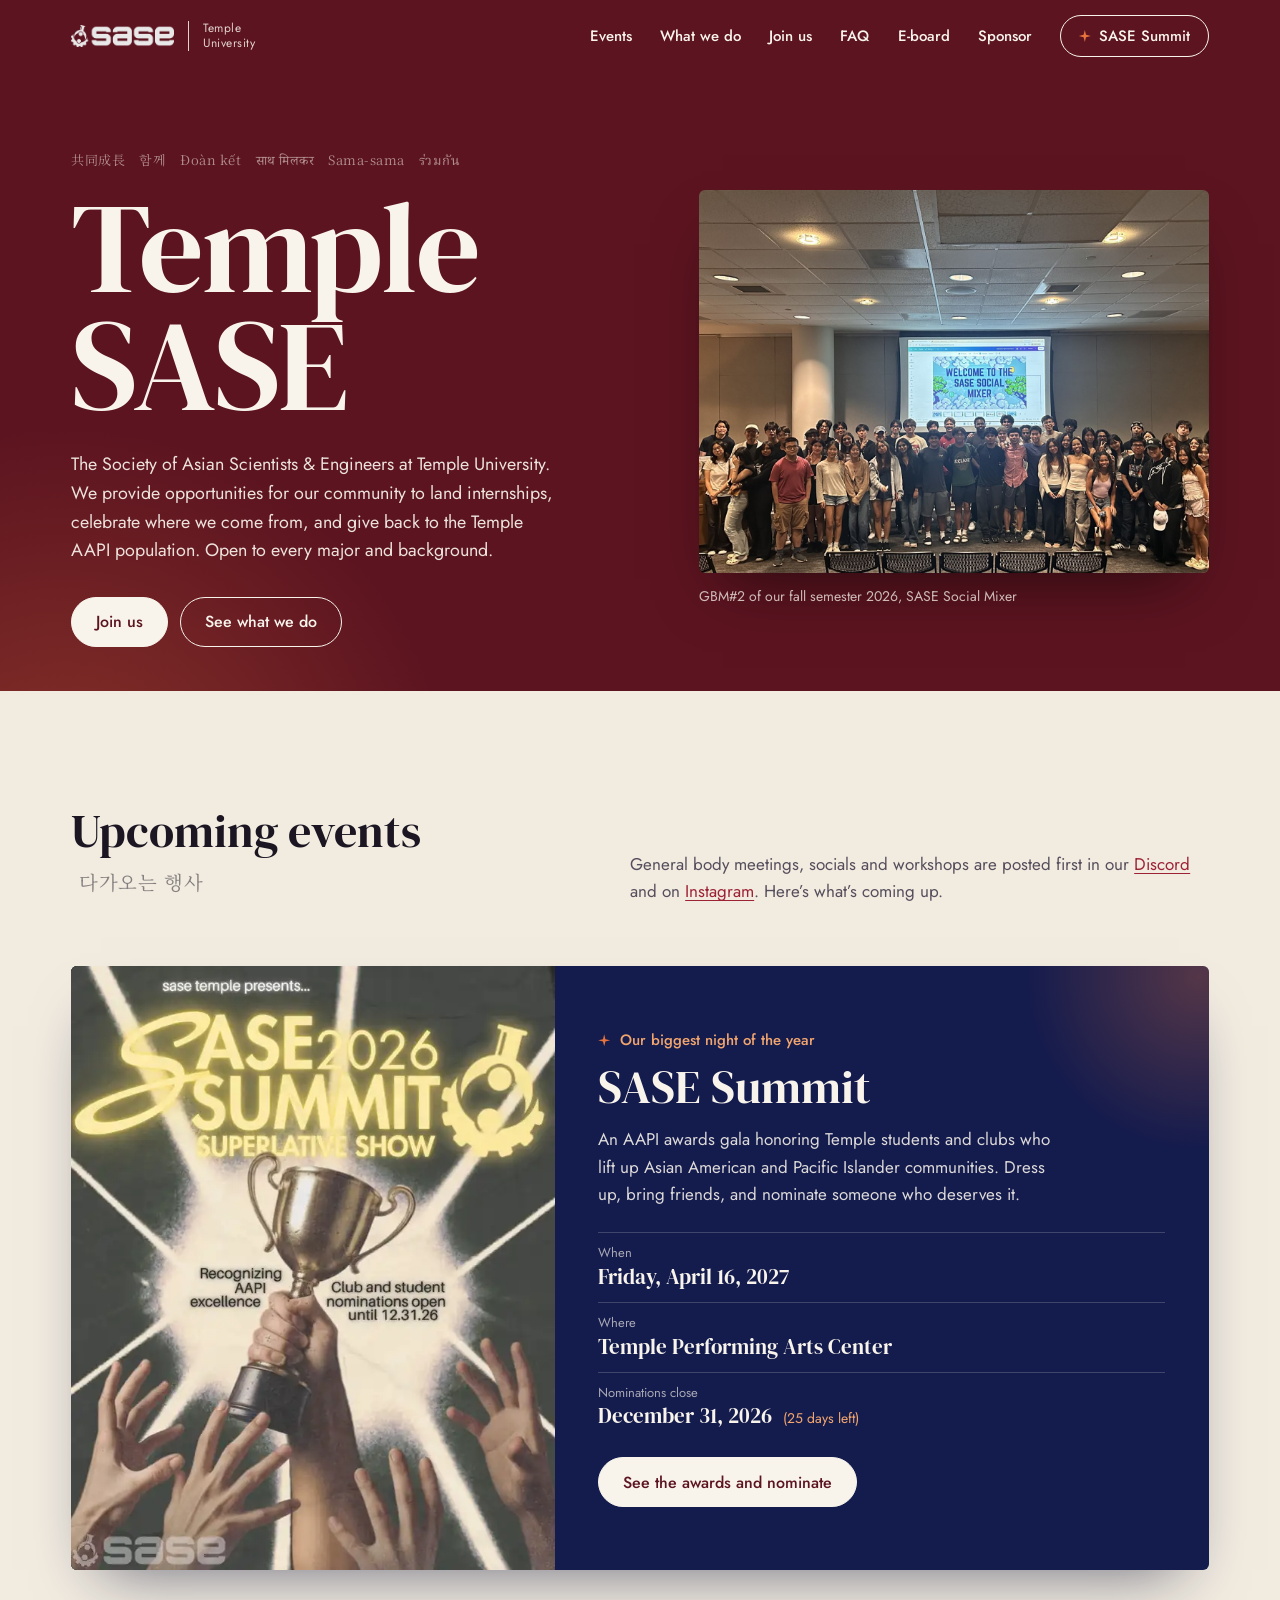
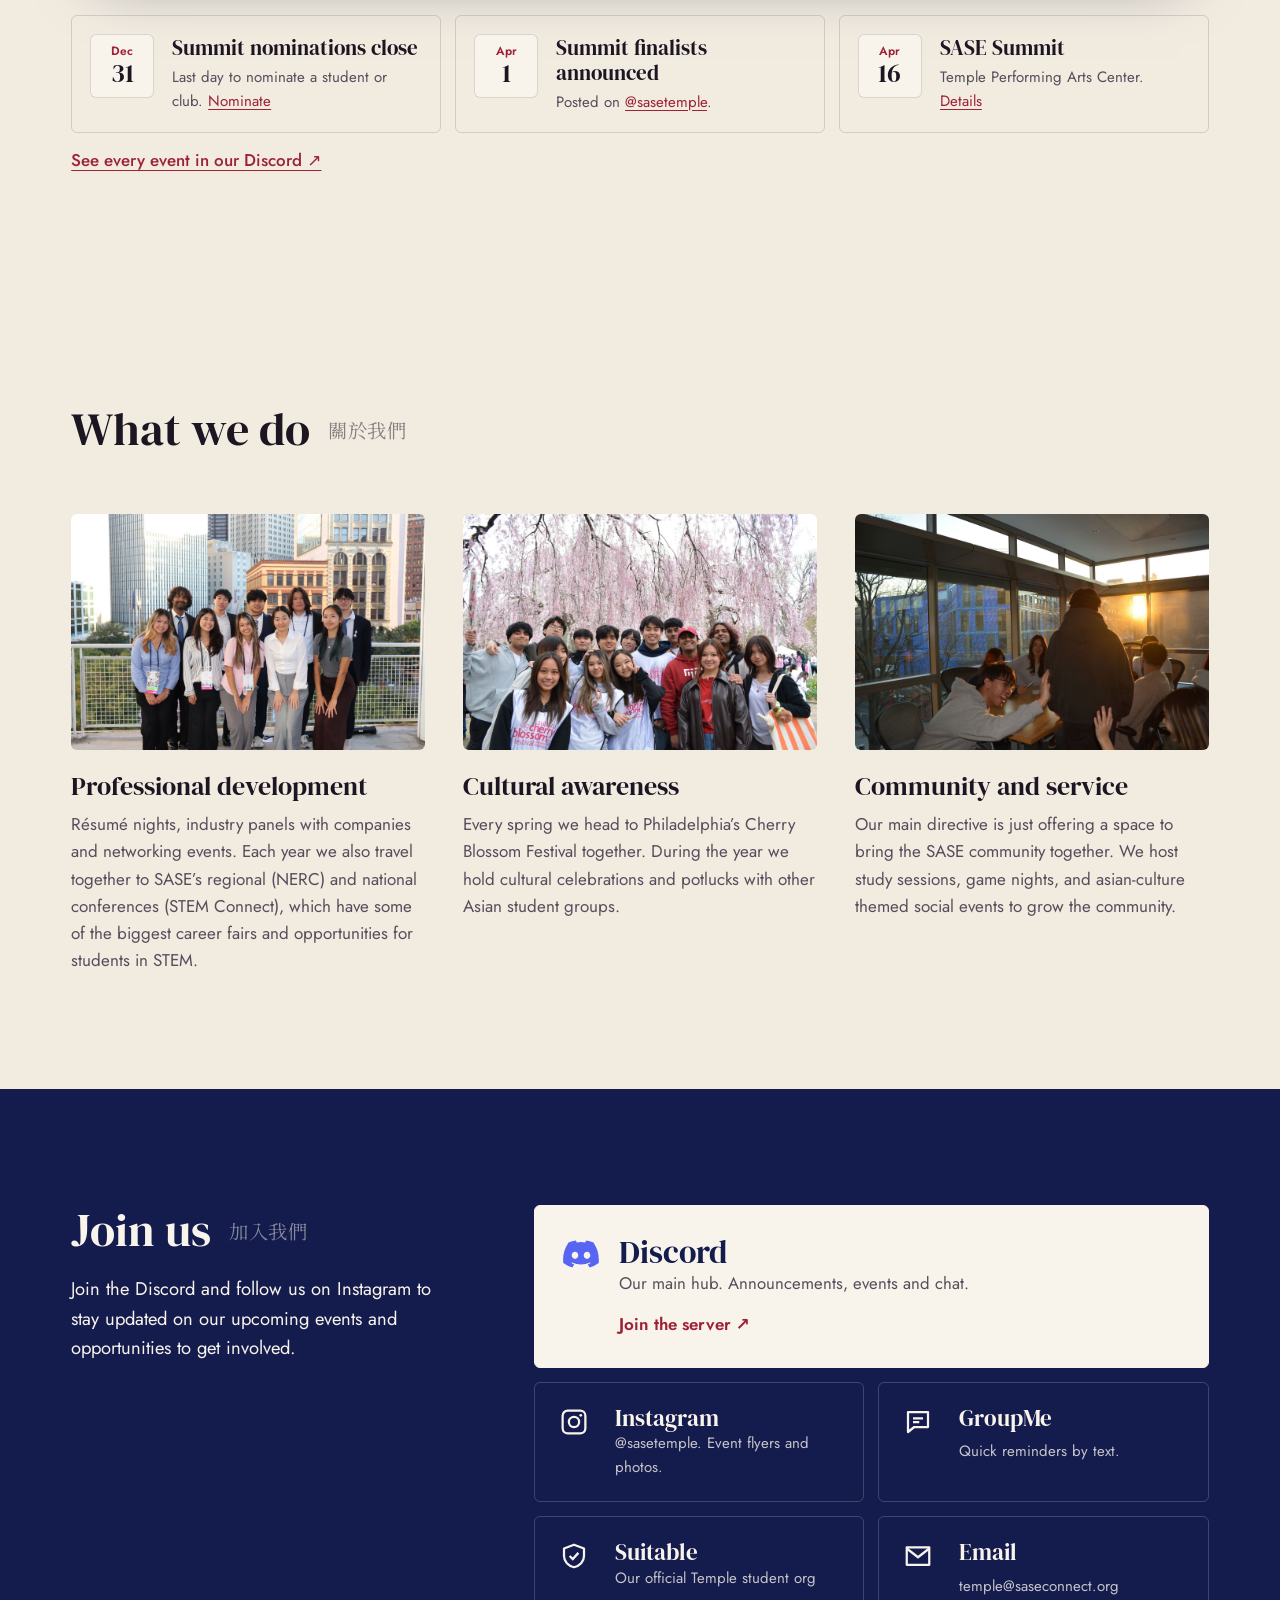
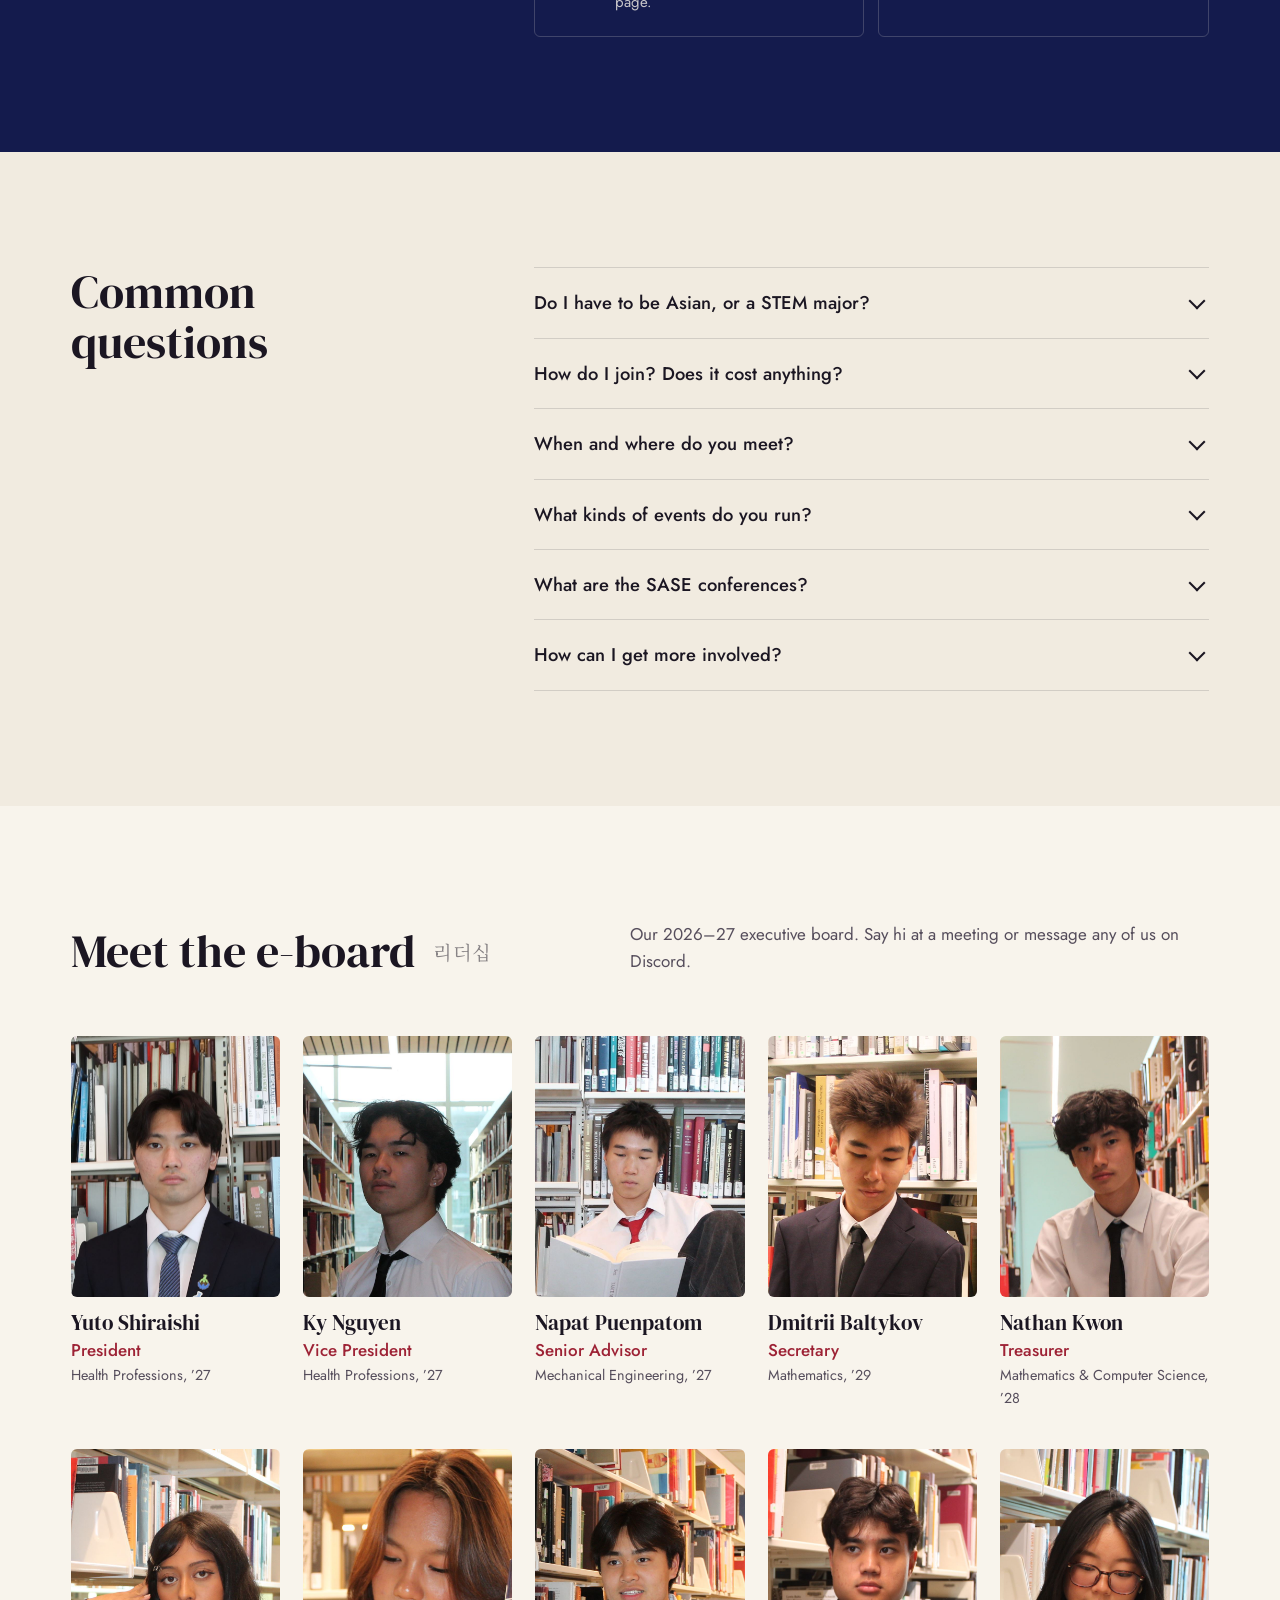
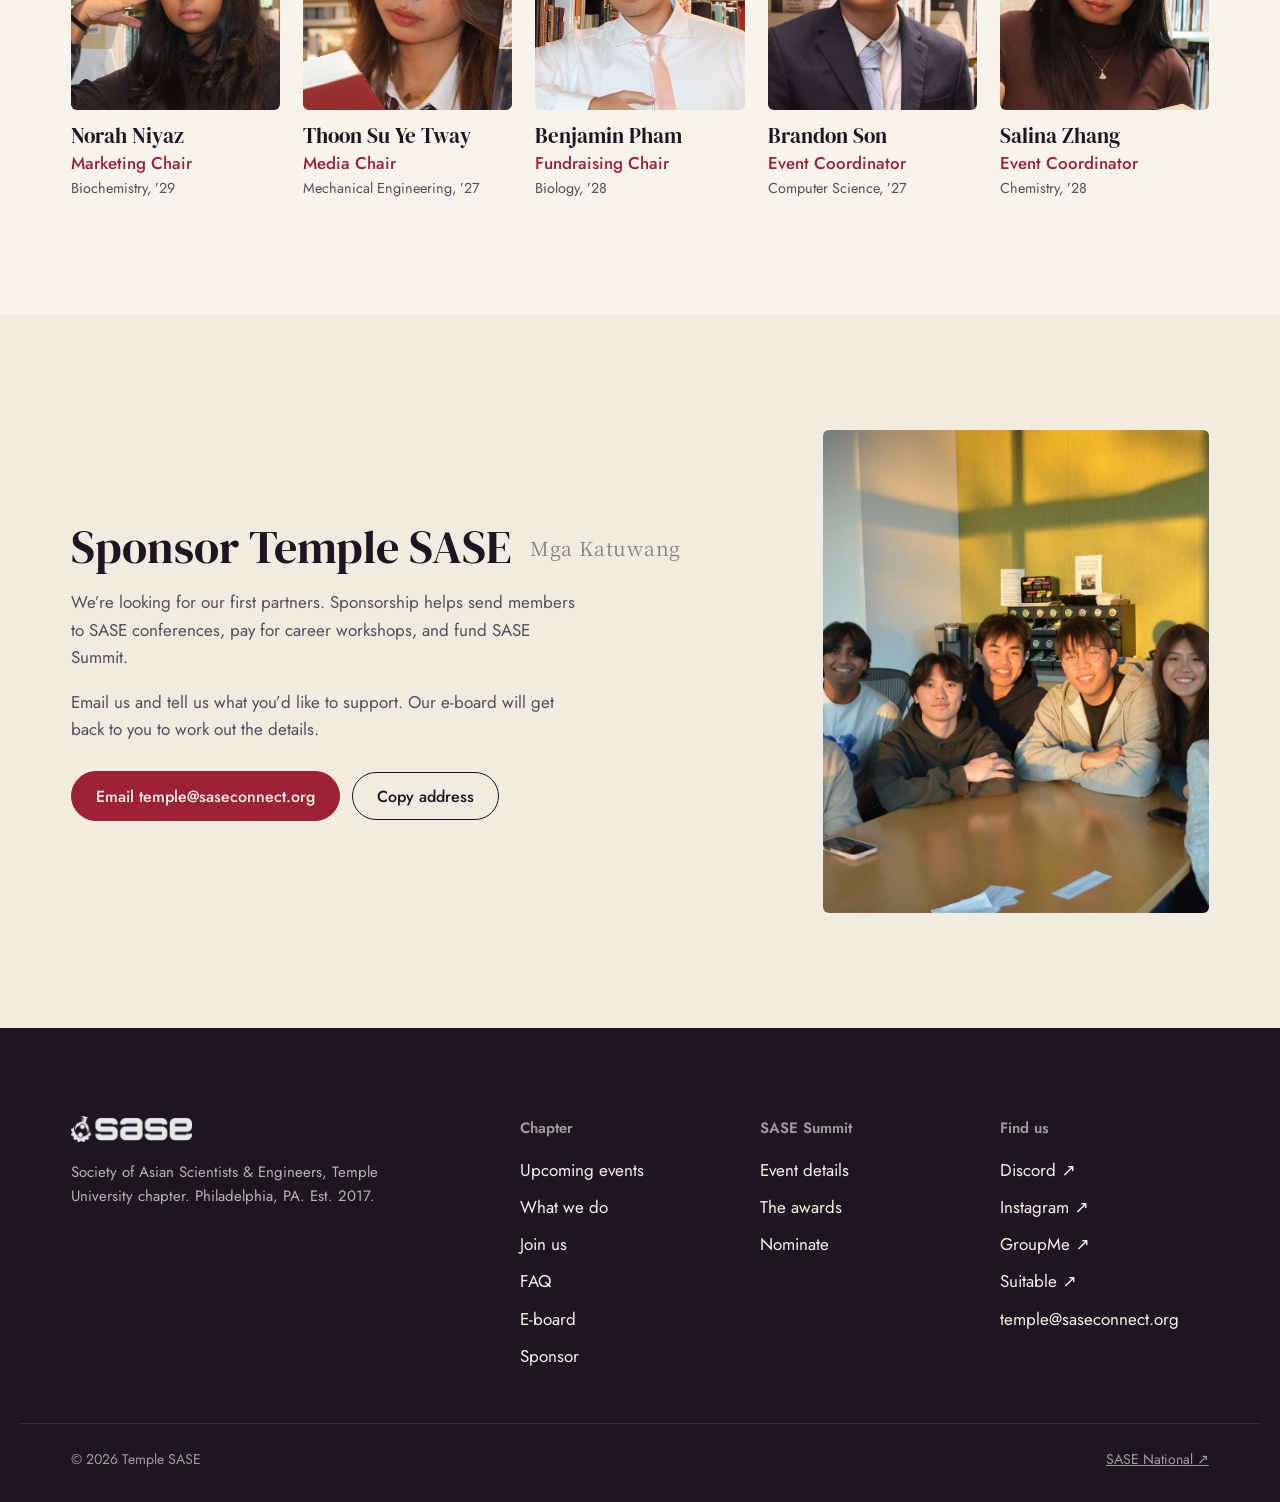
==== index.html @ 8ddc4bed "Update index.html" ====
<!DOCTYPE html>
<html lang="en" class="no-js">
<head>
  <meta charset="UTF-8">
  <meta name="viewport" content="width=device-width, initial-scale=1">
  <title>Temple SASE · Society of Asian Scientists &amp; Engineers</title>
  <meta name="description" content="The Society of Asian Scientists and Engineers at Temple University. Career events, culture, service and friends. Open to every Temple student.">
  <meta name="theme-color" content="#5c1420">
  <meta property="og:title" content="Temple SASE">
  <meta property="og:description" content="Society of Asian Scientists & Engineers at Temple University. Open to every Temple student.">
  <meta property="og:image" content="assets/img/welcome-gbm.jpg">

  <link rel="preconnect" href="https://fonts.googleapis.com">
  <link rel="preconnect" href="https://fonts.gstatic.com" crossorigin>
  <link href="https://fonts.googleapis.com/css2?family=DM+Serif+Display:ital@0;1&family=Jost:wght@400;500;600&family=Noto+Serif+TC&family=Noto+Serif+KR&family=Noto+Serif+JP&family=Noto+Serif+Devanagari&family=Noto+Serif+Thai&display=swap" rel="stylesheet">
  <link rel="stylesheet" href="assets/css/styles.css">
</head>
<body>
  <a class="skip-link" href="#main">Skip to content</a>

  <header class="site-header">
    <div class="wrap site-header__inner">
      <a class="brand" href="index.html" aria-label="Temple SASE home">
        <img class="logo-light" src="assets/img/national-logo_horizontal_solid_light.png" alt="SASE" width="1000" height="215">
        <img class="logo-dark" src="assets/img/national-logo_horizontal_solid_dark.png" alt="" width="1000" height="215">
        <span class="brand__chapter">Temple<br>University</span>
      </a>
      <button class="menu-toggle" aria-expanded="false" aria-controls="site-nav" aria-label="Menu">
        <span></span><span></span>
      </button>
      <nav class="nav" id="site-nav" aria-label="Main">
        <a href="#events">Events</a>
        <a href="#what-we-do">What we do</a>
        <a href="#join">Join us</a>
        <a href="#faq">FAQ</a>
        <a href="#eboard">E-board</a>
        <a href="#sponsor">Sponsor</a>
        <a class="nav__cta" href="summit.html"><span class="spark" aria-hidden="true"></span>SASE Summit</a>
      </nav>
    </div>
  </header>

  <main id="main">

    <!-- HERO -->
    <section class="hero" aria-labelledby="hero-title">
      <div class="hero__glow" aria-hidden="true"></div>
      <div class="wrap hero__grid">
        <div class="hero__text">
          <p class="hero__langs cjk" aria-hidden="true">
            <span lang="zh-Hant">共同成長</span>
            <span lang="ko">함께</span>
            <span lang="vi">Đoàn kết</span>
            <span lang="hi">साथ मिलकर</span>
            <span lang="tl">Sama-sama</span>
            <span lang="th">ร่วมกัน</span>
          </p>
          <h1 class="display hero__title" id="hero-title">Temple SASE</h1>
          <p class="hero__sub">The Society of Asian Scientists &amp; Engineers at Temple University. We provide opportunities for our community to land internships, celebrate where we come from, and give back to the Temple AAPI population. Open to every major and background.</p>
          <div class="hero__actions">
            <a class="btn btn--solid" href="#join">Join us</a>
            <a class="btn btn--ghost" href="#what-we-do">See what we do</a>
          </div>
        </div>
        <figure class="hero__photo">
          <img src="assets/img/welcome-gbm.jpg" alt="A packed room of Temple SASE members at a fall social mixer" width="1800" height="1068">
          <figcaption>GBM#2 of our fall semester 2026, SASE Social Mixer</figcaption>
        </figure>
      </div>
    </section>

    <!-- UPCOMING EVENTS -->
    <section class="section events-section" id="events" aria-labelledby="events-title">
      <div class="wrap">
        <div class="section__head">
          <h2 class="h2" id="events-title">Upcoming events <span class="cjk" lang="ko">다가오는 행사</span></h2>
          <p class="section__intro">General body meetings, socials and workshops are posted first in our <a href="https://discord.gg/sXgfzkeyc9" target="_blank" rel="noopener">Discord</a> and on <a href="https://www.instagram.com/sasetemple/" target="_blank" rel="noopener">Instagram</a>. Here’s what’s coming up.</p>
        </div>

        <div class="events">
          <!-- Featured event. Swap this out for the next big event after the Summit. -->
          <a class="feature" href="summit.html">
            <figure class="feature__photo">
              <img src="assets/img/summit-poster.webp" alt="SASE Summit 2026 poster: a hand holds up a gold trophy while other hands reach for it. Recognizing AAPI excellence. Club and student nominations open until 12.31.26." loading="lazy" width="640" height="800">
            </figure>
            <div class="feature__body">
              <p class="feature__kicker"><span class="spark" aria-hidden="true"></span>Our biggest night of the year</p>
              <h3 class="feature__title">SASE Summit</h3>
              <p class="feature__desc">An AAPI awards gala honoring Temple students and clubs who lift up Asian American and Pacific Islander communities. Dress up, bring friends, and nominate someone who deserves it.</p>
              <dl class="feature__facts">
                <div><dt>When</dt><dd>Friday, April 16, 2027</dd></div>
                <div><dt>Where</dt><dd>Temple Performing Arts Center</dd></div>
                <div><dt>Nominations close</dt><dd>December 31, 2026 <span class="feature__countdown" data-countdown="2026-12-31"></span></dd></div>
              </dl>
              <span class="btn btn--solid feature__cta">See the awards and nominate</span>
            </div>
          </a>

          <!--
            Event list. Add one <li> per event, soonest first. Each event hides itself
            automatically the day after its data-date, so old events never linger.
            Copy this template:

            <li class="event" data-date="2026-11-20">
              <time datetime="2026-11-20"><span>Nov</span> 20</time>
              <div>
                <h3>Event name</h3>
                <p>Thursday, 6 to 8 pm · SAC&nbsp;200A</p>
              </div>
            </li>
          -->
          <div class="event-list">
            <ol class="events__list">
              <li class="event" data-date="2026-11-19">
                <time datetime="2026-11-19"><span>Nov</span> 19</time>
                <div>
                  <h3>SASE Inferno</h3>
                  <p>Collab with Ascend<br>Thursday, 4 to 6 pm · SAC&nbsp;200A</p>
                </div>
              </li>
              <li class="event" data-date="2026-12-03">
                <time datetime="2026-12-03"><span>Dec</span> 3</time>
                <div>
                  <h3>SASE Squid Games</h3>
                  <p>Thursday, 5:30 to 7:30 pm · SAC&nbsp;200BC</p>
                </div>
              </li>
              <li class="event" data-date="2026-12-31">
                <time datetime="2026-12-31"><span>Dec</span> 31</time>
                <div>
                  <h3>Summit nominations close</h3>
                  <p>Last day to nominate a student or club. <a href="summit.html#nominate">Nominate</a></p>
                </div>
              </li>
              <li class="event" data-date="2027-04-01">
                <time datetime="2027-04-01"><span>Apr</span> 1</time>
                <div>
                  <h3>Summit finalists announced</h3>
                  <p>Posted on <a href="https://www.instagram.com/sasetemple/" target="_blank" rel="noopener">@sasetemple</a>.</p>
                </div>
              </li>
              <li class="event" data-date="2027-04-16">
                <time datetime="2027-04-16"><span>Apr</span> 16</time>
                <div>
                  <h3>SASE Summit</h3>
                  <p>Temple Performing Arts Center. <a href="summit.html">Details</a></p>
                </div>
              </li>
            </ol>
            <p class="events__empty" hidden>Nothing on the calendar right now. Check the Discord for the next meeting.</p>
            <a class="events__more" href="https://discord.gg/sXgfzkeyc9" target="_blank" rel="noopener">See every event in our Discord ↗</a>
          </div>
        </div>
      </div>
    </section>

    <!-- WHAT WE DO -->
    <section class="section" id="what-we-do" aria-labelledby="wwd-title">
      <div class="wrap">
        <div class="section__head">
          <h2 class="h2" id="wwd-title">What we do <span class="cjk" lang="zh-Hant">關於我們</span></h2>
          <p class="section__intro"></p>
        </div>

        <div class="pillars">
          <article class="pillar">
            <figure class="pillar__photo"><img src="assets/img/conference.jpg" alt="Temple SASE members in business attire at a SASE conference" loading="lazy" width="1800" height="1200"></figure>
            <h3>Professional development</h3>
            <p>Résumé nights, industry panels with companies and networking events. Each year we also travel together to SASE’s regional (NERC) and national conferences (STEM Connect), which have some of the biggest career fairs and opportunities for students in STEM.</p>
          </article>
          <article class="pillar">
            <figure class="pillar__photo"><img src="assets/img/cherry-blossoms.jpg" alt="Members together at the Philadelphia Cherry Blossom Festival" loading="lazy" width="1800" height="1200"></figure>
            <h3>Cultural awareness</h3>
            <p>Every spring we head to Philadelphia’s Cherry Blossom Festival together. During the year we hold cultural celebrations and potlucks with other Asian student groups.</p>
          </article>
          <article class="pillar">
            <figure class="pillar__photo"><img src="assets/img/study-session.jpg" alt="Members laughing together around a table during a study session" loading="lazy" width="1800" height="1200"></figure>
            <h3>Community and service</h3>
            <p>Our main directive is just offering a space to bring the SASE community together. We host study sessions, game nights, and asian-culture themed social events to grow the community.</p>
          </article>
        </div>
      </div>
    </section>

    <!-- JOIN US -->
    <section class="section section--navy" id="join" aria-labelledby="join-title">
      <div class="wrap join">
        <div class="join__text">
          <h2 class="h2" id="join-title">Join us <span class="cjk" lang="zh-Hant">加入我們</span></h2>
          <p>Join the Discord and follow us on Instagram to stay updated on our upcoming events and opportunities to get involved.</p>
        </div>

        <ul class="socials">
          <li>
            <a class="social social--primary" href="https://discord.gg/sXgfzkeyc9" target="_blank" rel="noopener">
              <svg class="social__icon" viewBox="0 0 24 24" aria-hidden="true"><path fill="currentColor" d="M20.3 4.4A19.6 19.6 0 0 0 15.4 3l-.6 1.3a18.2 18.2 0 0 0-5.6 0L8.6 3a19.5 19.5 0 0 0-4.9 1.4C.6 9 -.3 13.5.2 18a19.8 19.8 0 0 0 6 3l1.3-2a12.8 12.8 0 0 1-2-1l.5-.4a14 14 0 0 0 12 0l.5.4c-.6.4-1.3.7-2 1l1.3 2a19.7 19.7 0 0 0 6-3c.5-5.2-.9-9.7-3.5-13.6ZM8 15.3c-1.2 0-2.2-1.1-2.2-2.4s1-2.4 2.2-2.4 2.2 1.1 2.2 2.4-1 2.4-2.2 2.4Zm8 0c-1.2 0-2.2-1.1-2.2-2.4s1-2.4 2.2-2.4 2.2 1.1 2.2 2.4-1 2.4-2.2 2.4Z"/></svg>
              <span class="social__name">Discord</span>
              <span class="social__desc">Our main hub. Announcements, events and chat.</span>
              <span class="social__go">Join the server ↗</span>
            </a>
          </li>
          <li>
            <a class="social" href="https://www.instagram.com/sasetemple/" target="_blank" rel="noopener">
              <svg class="social__icon" viewBox="0 0 24 24" aria-hidden="true"><path fill="none" stroke="currentColor" stroke-width="1.8" d="M7 2.9h10A4.1 4.1 0 0 1 21.1 7v10a4.1 4.1 0 0 1-4.1 4.1H7A4.1 4.1 0 0 1 2.9 17V7A4.1 4.1 0 0 1 7 2.9Z"/><circle cx="12" cy="12" r="4.1" fill="none" stroke="currentColor" stroke-width="1.8"/><circle cx="17.4" cy="6.6" r="1.1" fill="currentColor"/></svg>
              <span class="social__name">Instagram</span>
              <span class="social__desc">@sasetemple. Event flyers and photos.</span>
            </a>
          </li>
          <li>
            <a class="social" href="https://groupme.com/join_group/100924297/vODMyRft" target="_blank" rel="noopener">
              <svg class="social__icon" viewBox="0 0 24 24" aria-hidden="true"><path fill="none" stroke="currentColor" stroke-width="1.8" stroke-linejoin="round" d="M4 4h16v12H9l-5 4V4Z"/><path stroke="currentColor" stroke-width="1.8" d="M8 9h8M8 12h5"/></svg>
              <span class="social__name">GroupMe</span>
              <span class="social__desc">Quick reminders by text.</span>
            </a>
          </li>
          <li>
            <a class="social" href="https://app.suitable.co/student-organizations/rLonS6oS8V3z?tab=profile" target="_blank" rel="noopener">
              <svg class="social__icon" viewBox="0 0 24 24" aria-hidden="true"><path fill="none" stroke="currentColor" stroke-width="1.8" stroke-linejoin="round" d="M12 3 4 6v6c0 4.5 3.4 8 8 9 4.6-1 8-4.5 8-9V6l-8-3Z"/><path fill="none" stroke="currentColor" stroke-width="1.8" d="m8.5 12 2.5 2.5 4.5-5"/></svg>
              <span class="social__name">Suitable</span>
              <span class="social__desc">Our official Temple student org page.</span>
            </a>
          </li>
          <li>
            <a class="social" href="mailto:temple@saseconnect.org">
              <svg class="social__icon" viewBox="0 0 24 24" aria-hidden="true"><path fill="none" stroke="currentColor" stroke-width="1.8" stroke-linejoin="round" d="M3 5h18v14H3V5Z"/><path fill="none" stroke="currentColor" stroke-width="1.8" d="m3 6 9 7 9-7"/></svg>
              <span class="social__name">Email</span>
              <span class="social__desc">temple@saseconnect.org</span>
            </a>
          </li>
        </ul>
      </div>
    </section>

    <!-- FAQ -->
    <section class="section" id="faq" aria-labelledby="faq-title">
      <div class="wrap faq">
        <h2 class="h2" id="faq-title">Common questions</h2>
        <div class="faq__list">
          <details>
            <summary>Do I have to be Asian, or a STEM major?</summary>
            <p>No. Temple SASE is open to every student at Temple, from any major and any background. Our e-board alone covers health professions, math, biology, chemistry and engineering.</p>
          </details>
          <details>
            <summary>How do I join? Does it cost anything?</summary>
            <p>Join our <a href="https://discord.gg/sXgfzkeyc9" target="_blank" rel="noopener">Discord</a>. It’s free, and there’s no application. Then come to a general body meeting or any event that sounds fun.</p>
          </details>
          <details>
            <summary>When and where do you meet?</summary>
            <p>We hold general body meetings during the semester on Main Campus. Times and rooms are posted on Discord and <a href="https://www.instagram.com/sasetemple/" target="_blank" rel="noopener">Instagram</a> before each one.</p>
          </details>
          <details>
            <summary>What kinds of events do you run?</summary>
            <p>A mix of career and social. Recent ones include a potluck with Temple’s Asian Student Association, a professional bingo night with Drexel SASE, volunteering at the Philadelphia Cherry Blossom Festival, fundraisers, and trips to SASE conferences.</p>
          </details>
          <details>
            <summary>What are the SASE conferences?</summary>
            <p>SASE National holds a national conference each fall and regional conferences in the spring. They have workshops, speakers and large career fairs where students interview for internships and jobs. We share interest forms on Discord when it’s time to sign up.</p>
          </details>
          <details>
            <summary>How can I get more involved?</summary>
            <p>We open applications for e-board, freshman representative and general intern roles during the year. We announce them on Discord and Instagram, so keep an eye out there.</p>
          </details>
        </div>
      </div>
    </section>

    <!-- E-BOARD -->
    <section class="section section--paper" id="eboard" aria-labelledby="eboard-title">
      <div class="wrap">
        <div class="section__head">
          <h2 class="h2" id="eboard-title">Meet the e-board <span class="cjk" lang="ko">리더십</span></h2>
          <p class="section__intro">Our 2026–27 executive board. Say hi at a meeting or message any of us on Discord.</p>
        </div>

        <ul class="roster">
          <li class="member">
            <figure class="member__photo"><img src="assets/img/eboard/yuto-shiraishi.jpg" alt="Yuto Shiraishi" loading="lazy" width="800" height="1000"></figure>
            <h3 class="member__name">Yuto Shiraishi</h3>
            <p class="member__role">President</p>
            <p class="member__meta">Health Professions, ’27</p>
          </li>
          <li class="member">
            <figure class="member__photo"><img src="assets/img/eboard/ky-nguyen.jpg" alt="Ky Nguyen" loading="lazy" width="800" height="1000"></figure>
            <h3 class="member__name">Ky Nguyen</h3>
            <p class="member__role">Vice President</p>
            <p class="member__meta">Health Professions, ’27</p>
          </li>
          <li class="member">
            <figure class="member__photo"><img src="assets/img/eboard/napat-puenpatom.jpg" alt="Napat Puenpatom" loading="lazy" width="800" height="1000"></figure>
            <h3 class="member__name">Napat Puenpatom</h3>
            <p class="member__role">Senior Advisor</p>
            <p class="member__meta">Mechanical Engineering, ’27</p>
          </li>
          <li class="member">
            <figure class="member__photo"><img src="assets/img/eboard/dmitrii-baltykov.jpg" alt="Dmitrii Baltykov" loading="lazy" width="800" height="1000"></figure>
            <h3 class="member__name">Dmitrii Baltykov</h3>
            <p class="member__role">Secretary</p>
            <p class="member__meta">Mathematics, ’29</p>
          </li>
          <li class="member">
            <figure class="member__photo"><img src="assets/img/eboard/nathan-kwon.jpg" alt="Nathan Kwon" loading="lazy" width="800" height="1000"></figure>
            <h3 class="member__name">Nathan Kwon</h3>
            <p class="member__role">Treasurer</p>
            <p class="member__meta">Mathematics &amp; Computer Science, ’28</p>
          </li>
          <li class="member">
            <figure class="member__photo"><img src="assets/img/eboard/norah-niyaz.jpg" alt="Norah Niyaz" loading="lazy" width="800" height="1000"></figure>
            <h3 class="member__name">Norah Niyaz</h3>
            <p class="member__role">Marketing Chair</p>
            <p class="member__meta">Biochemistry, ’29</p>
          </li>
          <li class="member">
            <figure class="member__photo"><img src="assets/img/eboard/thoon-su-ye-tway.jpg" alt="Thoon Su Ye Tway" loading="lazy" width="800" height="1000"></figure>
            <h3 class="member__name">Thoon Su Ye Tway</h3>
            <p class="member__role">Media Chair</p>
            <p class="member__meta">Mechanical Engineering, ’27</p>
          </li>
          <li class="member">
            <figure class="member__photo"><img src="assets/img/eboard/benjamin-pham.jpg" alt="Benjamin Pham" loading="lazy" width="800" height="1000"></figure>
            <h3 class="member__name">Benjamin Pham</h3>
            <p class="member__role">Fundraising Chair</p>
            <p class="member__meta">Biology, ’28</p>
          </li>
          <li class="member">
            <figure class="member__photo"><img src="assets/img/eboard/brandon-son.jpg" alt="Brandon Son" loading="lazy" width="800" height="1000"></figure>
            <h3 class="member__name">Brandon Son</h3>
            <p class="member__role">Event Coordinator</p>
            <p class="member__meta">Computer Science, ’27</p>
          </li>
          <li class="member">
            <figure class="member__photo"><img src="assets/img/eboard/salina-zhang.jpg" alt="Salina Zhang" loading="lazy" width="800" height="1000"></figure>
            <h3 class="member__name">Salina Zhang</h3>
            <p class="member__role">Event Coordinator</p>
            <p class="member__meta">Chemistry, ’28</p>
          </li>
        </ul>
      </div>
    </section>

    <!-- SPONSOR -->
    <section class="section" id="sponsor" aria-labelledby="sponsor-title">
      <div class="wrap sponsor">
        <div>
          <h2 class="h2" id="sponsor-title">Sponsor Temple SASE <span class="cjk" lang="tl">Mga Katuwang</span></h2>
          <p>We’re looking for our first partners. Sponsorship helps send members to SASE conferences, pay for career workshops, and fund SASE Summit.</p>
          <p>Email us and tell us what you’d like to support. Our e-board will get back to you to work out the details.</p>
          <div class="sponsor__actions">
            <a class="btn btn--cherry" href="mailto:temple@saseconnect.org?subject=Sponsoring%20Temple%20SASE">Email temple@saseconnect.org</a>
            <button class="btn btn--line" type="button" data-copy="temple@saseconnect.org">Copy address</button>
            <span class="copy-status" role="status" aria-live="polite"></span>
          </div>
        </div>
        <figure class="sponsor__photo">
          <img src="assets/img/meeting.jpg" alt="Temple SASE members smiling around a conference table" loading="lazy" width="1800" height="1200">
        </figure>
      </div>
    </section>

  </main>

  <footer class="site-footer">
    <div class="wrap footer__grid">
      <div>
        <img src="assets/img/national-logo_horizontal_solid_light.png" alt="SASE" width="1000" height="215">
        <p>Society of Asian Scientists &amp; Engineers, Temple University chapter. Philadelphia, PA. Est. 2017.</p>
      </div>
      <div>
        <h3>Chapter</h3>
        <ul>
          <li><a href="#events">Upcoming events</a></li>
          <li><a href="#what-we-do">What we do</a></li>
          <li><a href="#join">Join us</a></li>
          <li><a href="#faq">FAQ</a></li>
          <li><a href="#eboard">E-board</a></li>
          <li><a href="#sponsor">Sponsor</a></li>
        </ul>
      </div>
      <div>
        <h3>SASE Summit</h3>
        <ul>
          <li><a href="summit.html">Event details</a></li>
          <li><a href="summit.html#awards">The awards</a></li>
          <li><a href="summit.html#nominate">Nominate</a></li>
        </ul>
      </div>
      <div>
        <h3>Find us</h3>
        <ul>
          <li><a href="https://discord.gg/sXgfzkeyc9" target="_blank" rel="noopener">Discord ↗</a></li>
          <li><a href="https://www.instagram.com/sasetemple/" target="_blank" rel="noopener">Instagram ↗</a></li>
          <li><a href="https://groupme.com/join_group/100924297/vODMyRft" target="_blank" rel="noopener">GroupMe ↗</a></li>
          <li><a href="https://app.suitable.co/student-organizations/rLonS6oS8V3z?tab=profile" target="_blank" rel="noopener">Suitable ↗</a></li>
          <li><a href="mailto:temple@saseconnect.org">temple@<wbr>saseconnect.org</a></li>
        </ul>
      </div>
    </div>
    <div class="wrap footer__base">
      <span>© <span data-year>2026</span> Temple SASE</span>
      <a href="https://www.saseconnect.org" target="_blank" rel="noopener">SASE National ↗</a>
    </div>
  </footer>

  <script src="assets/js/main.js"></script>
</body>
</html>
---- assets/css/styles.css ----
/* ============================================================
   Temple SASE — shared styles for index.html and summit.html
   Palette: deep cherry + SASE navy on warm linen. Ember orange
   is reserved for the ✦ sparkle and keyboard focus.
   Hierarchy rule: each page has ONE giant title (the hero).
   Everything else uses the .h2 / h3 scale below.
   ============================================================ */

:root {
  --cherry: #5c1420;
  --cherry-deep: #44101a;
  --cherry-bright: #9d2235; /* Temple cherry */
  --navy: #141b4d;          /* SASE logo navy */
  --navy-deep: #0d1236;
  --linen: #f1ebe0;
  --paper: #f8f4ec;
  --ink: #1b1622;
  --ink-soft: #564e5c;
  --rule: rgba(27, 22, 34, 0.14);
  --rule-light: rgba(241, 235, 224, 0.2);
  --ember: #e8743b;
  --ember-soft: #f2a66e;

  --font-display: "DM Serif Display", Georgia, "Times New Roman", serif;
  --font-body: "Jost", "Futura", "Century Gothic", system-ui, sans-serif;
  --font-cjk: "Noto Serif TC", "Noto Serif KR", "Noto Serif JP", "Noto Serif Devanagari", "Noto Serif Thai", serif;

  --gutter: clamp(20px, 4vw, 56px);
  --max: 1240px;
  --radius: 6px;
  --ease: cubic-bezier(0.22, 1, 0.36, 1);
}

*, *::before, *::after { box-sizing: border-box; }

html { scroll-behavior: smooth; scroll-padding-top: 88px; -webkit-text-size-adjust: 100%; }

body {
  margin: 0;
  background: var(--linen);
  color: var(--ink);
  font-family: var(--font-body);
  font-size: 1.0625rem;
  line-height: 1.6;
  -webkit-font-smoothing: antialiased;
  overflow-x: hidden;
}

img { display: block; max-width: 100%; height: auto; }
figure { margin: 0; }
a { color: inherit; }
p a, li a, dd a { color: var(--cherry-bright); text-underline-offset: 3px; }
::selection { background: var(--cherry-bright); color: var(--paper); }

:focus-visible { outline: 2px solid var(--ember); outline-offset: 3px; }

.skip-link {
  position: absolute; left: 16px; top: -60px; z-index: 100;
  background: var(--paper); color: var(--ink); padding: 10px 16px; text-decoration: none;
}
.skip-link:focus { top: 16px; }

.visually-hidden {
  position: absolute !important; width: 1px; height: 1px; padding: 0; margin: -1px;
  overflow: hidden; clip: rect(0 0 0 0); white-space: nowrap; border: 0;
}

.wrap { width: 100%; max-width: var(--max); margin: 0 auto; padding: 0 var(--gutter); }

/* ---------- Type scale ---------- */

.display {
  font-family: var(--font-display);
  font-weight: 400;
  line-height: 0.92;
  letter-spacing: -0.015em;
  margin: 0;
}

.h2 {
  font-family: var(--font-display);
  font-weight: 400;
  font-size: clamp(2rem, 3.6vw, 3rem);
  line-height: 1.08;
  margin: 0;
}

/* Pan-Asian phrases: small and faded, never competing with the English */
.cjk { font-family: var(--font-cjk); font-weight: 400; letter-spacing: 0.04em; opacity: 0.5; }
.h2 .cjk { font-size: 0.42em; margin-left: 0.4em; vertical-align: 0.35em; white-space: nowrap; }

/* ---------- Buttons ---------- */

.btn {
  display: inline-flex; align-items: center; justify-content: center; gap: 0.5em;
  min-height: 48px; padding: 0.7em 1.5em;
  font-family: var(--font-body); font-size: 1rem; font-weight: 500;
  text-decoration: none; cursor: pointer;
  border: 1.5px solid currentColor; border-radius: 999px; background: none; color: inherit;
  transition: background-color 0.25s var(--ease), color 0.25s var(--ease), border-color 0.25s var(--ease);
}
.btn--solid { background: var(--paper); color: var(--cherry); border-color: var(--paper); }
.btn--solid:hover { background: var(--ember-soft); border-color: var(--ember-soft); color: var(--ink); }
.btn--ghost:hover { background: var(--paper); color: var(--ink); border-color: var(--paper); }
.btn--cherry { background: var(--cherry-bright); color: var(--paper); border-color: var(--cherry-bright); }
.btn--cherry:hover { background: var(--cherry); border-color: var(--cherry); }
.btn--line { color: var(--ink); }
.btn--line:hover { background: var(--ink); color: var(--paper); border-color: var(--ink); }

/* ✦ sparkle */
.spark {
  display: inline-block; width: 0.8em; height: 0.8em; flex: none;
  background: var(--ember);
  clip-path: polygon(50% 0, 60% 40%, 100% 50%, 60% 60%, 50% 100%, 40% 60%, 0 50%, 40% 40%);
}

/* ---------- Header ---------- */

.site-header {
  position: fixed; inset: 0 0 auto 0; z-index: 50;
  color: var(--paper);
  transition: background-color 0.3s var(--ease), color 0.3s var(--ease), box-shadow 0.3s var(--ease);
}
.site-header.is-solid {
  background: rgba(241, 235, 224, 0.95);
  color: var(--ink);
  box-shadow: 0 1px 0 var(--rule);
  backdrop-filter: blur(10px);
}
.site-header__inner { display: flex; align-items: center; justify-content: space-between; gap: 24px; height: 72px; }
.brand { display: flex; align-items: center; gap: 14px; text-decoration: none; }
.brand img { height: 22px; width: auto; }
.brand .logo-dark { display: none; }
.site-header.is-solid .brand .logo-light { display: none; }
.site-header.is-solid .brand .logo-dark { display: block; }
.brand__chapter {
  font-size: 0.75rem; line-height: 1.25; letter-spacing: 0.04em;
  padding-left: 14px; border-left: 1px solid currentColor; opacity: 0.85;
}

.nav { display: flex; align-items: center; gap: clamp(14px, 2.2vw, 32px); }
.nav a { font-size: 0.9375rem; font-weight: 500; text-decoration: none; padding: 12px 0; position: relative; }
.nav a:not(.nav__cta)::after {
  content: ""; position: absolute; left: 0; right: 0; bottom: 6px; height: 1.5px;
  background: currentColor; transform: scaleX(0); transform-origin: left;
  transition: transform 0.3s var(--ease);
}
.nav a:hover::after { transform: scaleX(1); }
.nav__cta {
  display: inline-flex; align-items: center; gap: 8px;
  border: 1.5px solid currentColor; border-radius: 999px; padding: 8px 18px !important;
}
.nav__cta:hover { background: var(--ember-soft); border-color: var(--ember-soft); color: var(--ink); }

.menu-toggle {
  display: none; background: none; border: 0; color: inherit; cursor: pointer;
  width: 48px; height: 48px; margin-right: -12px; padding: 12px;
}
.menu-toggle span { display: block; height: 1.5px; background: currentColor; margin: 6px 0; transition: transform 0.3s var(--ease); }
.menu-toggle[aria-expanded="true"] span:first-child { transform: translateY(3.75px) rotate(45deg); }
.menu-toggle[aria-expanded="true"] span:last-child { transform: translateY(-3.75px) rotate(-45deg); }

@media (max-width: 900px) {
  .menu-toggle { display: block; }
  .nav {
    position: fixed; inset: 72px 0 auto 0; flex-direction: column; align-items: flex-start; gap: 0;
    padding: 8px var(--gutter) 28px; background: var(--cherry-deep); color: var(--paper);
    transform: translateY(-8px); opacity: 0; visibility: hidden;
    transition: opacity 0.25s var(--ease), transform 0.25s var(--ease), visibility 0s 0.25s;
  }
  .nav.is-open { transform: none; opacity: 1; visibility: visible; transition-delay: 0s; }
  .nav a { font-size: 1.0625rem; padding: 14px 0; width: 100%; border-bottom: 1px solid var(--rule-light); }
  .nav__cta { margin-top: 18px; width: auto !important; border-bottom: 1.5px solid currentColor !important; }
  .brand__chapter { display: none; }
}

/* ---------- Home hero ---------- */

.hero {
  position: relative; overflow: hidden;
  background: var(--cherry); color: var(--paper);
  padding: clamp(110px, 14vw, 150px) 0 clamp(28px, 4vw, 44px);
}
.hero__glow {
  position: absolute; width: 70vmax; height: 70vmax; border-radius: 50%;
  left: -30vmax; bottom: -45vmax; pointer-events: none;
  background: radial-gradient(circle, rgba(232, 116, 59, 0.32), rgba(232, 116, 59, 0) 62%);
}
.hero__grid {
  position: relative; display: grid; grid-template-columns: 1.05fr 0.95fr;
  gap: clamp(32px, 5vw, 72px); align-items: center;
}
.hero__langs { display: flex; flex-wrap: wrap; gap: 4px 14px; font-size: 0.8125rem; margin: 0 0 18px; opacity: 0.55; }
.hero__title { font-size: clamp(4rem, 10vw, 8.5rem); }
.hero__sub { margin: 26px 0 0; max-width: 44ch; font-size: clamp(1.05rem, 1.4vw, 1.2rem); opacity: 0.92; }
.hero__actions { display: flex; flex-wrap: wrap; gap: 12px; margin-top: 32px; }
.hero__photo img {
  width: 100%; aspect-ratio: 4 / 3; object-fit: cover; border-radius: var(--radius);
  box-shadow: 0 30px 60px -24px rgba(0, 0, 0, 0.55);
}
.hero__photo { animation: rise 1s var(--ease) both 0.1s; }
.hero__text { animation: rise 0.9s var(--ease) both; }
@keyframes rise { from { opacity: 0; transform: translateY(18px); } to { opacity: 1; transform: none; } }

.hero__photo figcaption { margin-top: 12px; font-size: 0.875rem; opacity: 0.75; }

@media (max-width: 860px) {
  .hero__grid { grid-template-columns: 1fr; }
}

/* ---------- Upcoming events ---------- */

.events-section { padding-bottom: clamp(48px, 6vw, 88px); }
.events { display: grid; grid-template-columns: minmax(0, 1fr); gap: clamp(28px, 3.5vw, 48px); }

/* Featured event: the one big, can't-miss card */
.feature {
  display: grid; grid-template-columns: minmax(0, 0.85fr) minmax(0, 1.15fr); overflow: hidden;
  background: var(--navy); color: var(--paper); border-radius: var(--radius);
  text-decoration: none; box-shadow: 0 30px 60px -30px rgba(13, 18, 54, 0.6);
}
.feature__photo { position: relative; aspect-ratio: 4 / 5; background: #1f2a22; }
.feature__photo img { width: 100%; height: 100%; object-fit: cover; object-position: center top; display: block; }
.feature__body { position: relative; padding: clamp(26px, 3.4vw, 48px); display: flex; flex-direction: column; justify-content: center; }
.feature__body::before {
  content: ""; position: absolute; width: 380px; height: 380px; right: -180px; top: -180px; border-radius: 50%;
  background: radial-gradient(circle, rgba(232, 116, 59, 0.3), rgba(232, 116, 59, 0) 65%); pointer-events: none;
}
.feature__kicker { display: flex; align-items: center; gap: 10px; margin: 0 0 12px; font-size: 0.9375rem; font-weight: 500; color: var(--ember-soft); }
.feature__title { font-family: var(--font-display); font-weight: 400; font-size: clamp(2.2rem, 3.6vw, 3.1rem); line-height: 1; margin: 0; }
.feature__desc { margin: 16px 0 0; opacity: 0.88; max-width: 46ch; }
.feature__facts { margin: 24px 0 0; display: grid; gap: 12px; }
.feature__facts div { border-top: 1px solid var(--rule-light); padding-top: 10px; }
.feature__facts dt { font-size: 0.8125rem; opacity: 0.65; }
.feature__facts dd { margin: 0; font-family: var(--font-display); font-size: 1.3rem; line-height: 1.25; }
.feature__countdown { font-family: var(--font-body); font-size: 0.875rem; color: var(--ember-soft); margin-left: 6px; white-space: nowrap; }
.feature__cta { margin-top: 28px; align-self: flex-start; }
.feature:hover .feature__cta { background: var(--ember-soft); border-color: var(--ember-soft); color: var(--ink); }

/* Dated list of everything else */
.events__list { list-style: none; margin: 0; padding: 0; display: grid; grid-template-columns: repeat(auto-fill, minmax(290px, 1fr)); gap: 14px; }
.event { display: grid; grid-template-columns: 64px 1fr; gap: 18px; align-items: start; padding: 18px; border: 1px solid var(--rule); border-radius: var(--radius); }
.event time {
  display: flex; flex-direction: column; align-items: center; justify-content: center;
  height: 64px; border-radius: var(--radius); background: var(--paper); border: 1px solid var(--rule); flex-shrink: 0;
  font-family: var(--font-display); font-size: 1.6rem; line-height: 1;
}
.event time span { font-family: var(--font-body); font-size: 0.75rem; font-weight: 600; color: var(--cherry-bright); margin-bottom: 4px; }
.event h3 { font-family: var(--font-display); font-weight: 400; font-size: 1.3rem; line-height: 1.2; margin: 2px 0 4px; }
.event p { margin: 0; color: var(--ink-soft); font-size: 0.9375rem; }
.events__empty { color: var(--ink-soft); margin: 0 0 12px; }
.events__more {
  display: inline-block; margin-top: 14px; font-weight: 500; color: var(--cherry-bright);
  text-underline-offset: 4px;
}

@media (max-width: 760px) {
  .feature { grid-template-columns: 1fr; }
}

/* ---------- Sections ---------- */

.section { padding: clamp(72px, 9vw, 128px) 0; }
.section--paper { background: var(--paper); }
.section--navy { background: var(--navy); color: var(--paper); }
.section--cherry { background: var(--cherry); color: var(--paper); }
.section--navy p a, .section--cherry p a { color: var(--ember-soft); }

.section__head {
  display: grid; grid-template-columns: 5fr 6fr; gap: 20px clamp(32px, 6vw, 96px);
  align-items: end; margin-bottom: clamp(36px, 5vw, 60px);
}
.section__intro { margin: 0; color: var(--ink-soft); max-width: 60ch; }
.section__intro p { margin: 0 0 0.8em; }
.section__intro p:last-child { margin-bottom: 0; }
@media (max-width: 860px) { .section__head { grid-template-columns: 1fr; } }

/* ---------- What we do ---------- */

.pillars { display: grid; grid-template-columns: repeat(3, 1fr); gap: clamp(24px, 3vw, 40px); }
.pillar__photo { overflow: hidden; border-radius: var(--radius); margin-bottom: 22px; }
.pillar__photo img { width: 100%; aspect-ratio: 3 / 2; object-fit: cover; }
.pillar h3 { font-family: var(--font-display); font-weight: 400; font-size: 1.6rem; line-height: 1.15; margin: 0 0 10px; }
.pillar p { margin: 0; color: var(--ink-soft); }
@media (max-width: 860px) { .pillars { grid-template-columns: 1fr; } }

/* ---------- Join us ---------- */

.join { display: grid; grid-template-columns: 4fr 7fr; gap: clamp(36px, 6vw, 96px); align-items: start; }
.join__text p { font-size: 1.15rem; margin: 20px 0 0; max-width: 34ch; }
.join__text .join__small { font-size: 1rem; opacity: 0.75; }

.socials { list-style: none; margin: 0; padding: 0; display: grid; grid-template-columns: repeat(2, 1fr); gap: 14px; }
.socials li:first-child { grid-column: 1 / -1; }
.socials .social { color: var(--paper); }
.socials .social--primary { color: var(--navy); }
.social {
  display: grid; grid-template-columns: 40px 1fr; column-gap: 16px; align-items: start;
  height: 100%; padding: 22px 24px; text-decoration: none;
  border: 1px solid var(--rule-light); border-radius: var(--radius);
  transition: background-color 0.25s var(--ease), border-color 0.25s var(--ease);
}
.social:hover { background: rgba(241, 235, 224, 0.07); border-color: rgba(241, 235, 224, 0.5); }
.social__icon { width: 30px; height: 30px; grid-row: span 3; margin-top: 2px; }
.social__name { font-family: var(--font-display); font-size: 1.45rem; line-height: 1.15; }
.social__desc { font-size: 0.9375rem; opacity: 0.78; overflow-wrap: anywhere; }
.social--primary { background: var(--paper); color: var(--navy); border-color: var(--paper); padding: 28px; }
.social--primary:hover { background: #fff; border-color: #fff; }
.social--primary .social__icon { width: 36px; height: 36px; color: #5865f2; }
.social--primary .social__name { font-size: 2rem; }
.social--primary .social__desc { opacity: 1; color: var(--ink-soft); font-size: 1.05rem; }
.social__go { margin-top: 14px; font-weight: 600; color: var(--cherry-bright); }

@media (max-width: 860px) { .join { grid-template-columns: 1fr; } }
@media (max-width: 520px) { .socials { grid-template-columns: 1fr; } }

/* ---------- FAQ ---------- */

.faq { display: grid; grid-template-columns: 4fr 7fr; gap: clamp(28px, 6vw, 96px); align-items: start; }
.faq__list { border-top: 1px solid var(--rule); }
.faq details { border-bottom: 1px solid var(--rule); }
.faq summary {
  list-style: none; cursor: pointer; position: relative;
  padding: 20px 44px 20px 0; font-size: 1.15rem; font-weight: 500;
}
.faq summary::-webkit-details-marker { display: none; }
.faq summary::after, .award__more summary::after {
  content: ""; position: absolute; right: 6px; top: 50%; width: 12px; height: 12px; margin-top: -8px;
  border-right: 2px solid currentColor; border-bottom: 2px solid currentColor;
  transform: rotate(45deg); transition: transform 0.25s var(--ease);
}
.faq details[open] summary::after, .award__more[open] summary::after { transform: rotate(225deg); margin-top: -2px; }
.faq summary:hover { color: var(--cherry-bright); }
.faq details p { margin: -4px 0 22px; color: var(--ink-soft); max-width: 62ch; }
@media (max-width: 860px) { .faq { grid-template-columns: 1fr; } }

/* ---------- E-board ---------- */

.roster {
  display: grid; grid-template-columns: repeat(5, 1fr);
  gap: clamp(28px, 3vw, 40px) clamp(14px, 1.8vw, 24px);
  list-style: none; margin: 0; padding: 0;
}
.member__photo { overflow: hidden; aspect-ratio: 4 / 5; border-radius: var(--radius); background: var(--linen); margin-bottom: 14px; }
.member__photo img { width: 100%; height: 100%; object-fit: cover; }
.member__name { font-family: var(--font-display); font-weight: 400; font-size: 1.3rem; line-height: 1.15; margin: 0; }
.member__role { margin: 2px 0 0; font-weight: 500; color: var(--cherry-bright); }
.member__meta { margin: 0; font-size: 0.9rem; color: var(--ink-soft); }
@media (max-width: 1100px) { .roster { grid-template-columns: repeat(4, 1fr); } }
@media (max-width: 860px) { .roster { grid-template-columns: repeat(3, 1fr); } }
@media (max-width: 560px) { .roster { grid-template-columns: repeat(2, 1fr); } }

/* ---------- Sponsor ---------- */

.sponsor { display: grid; grid-template-columns: 7fr 4fr; gap: clamp(32px, 6vw, 96px); align-items: center; }
.sponsor p { color: var(--ink-soft); max-width: 52ch; margin: 18px 0 0; }
.sponsor__actions { display: flex; flex-wrap: wrap; align-items: center; gap: 12px; margin-top: 28px; }
.sponsor__photo img { width: 100%; aspect-ratio: 4 / 5; object-fit: cover; object-position: center 35%; border-radius: var(--radius); }
.copy-status { font-size: 0.9375rem; color: var(--ink-soft); }
@media (max-width: 860px) {
  .sponsor { grid-template-columns: 1fr; }
  .sponsor__photo { max-width: 360px; }
  .sponsor__actions .btn--cherry { white-space: normal; text-align: center; }
}

/* ---------- Footer ---------- */

.site-footer { background: var(--ink); color: var(--paper); padding: clamp(56px, 7vw, 88px) 0 32px; }
.footer__grid { display: grid; grid-template-columns: 2fr 1fr 1fr 1fr; gap: 32px; }
.footer__grid h3 { margin: 0 0 12px; font-size: 0.9375rem; font-weight: 600; opacity: 0.6; }
.footer__grid ul { list-style: none; margin: 0; padding: 0; }
.footer__grid li a { display: inline-block; padding: 5px 0; text-decoration: none; color: inherit; overflow-wrap: anywhere; }
.footer__grid li a:hover { color: var(--ember-soft); }
.footer__grid img { height: 26px; width: auto; margin-bottom: 18px; }
.footer__grid p { margin: 0; opacity: 0.7; max-width: 36ch; font-size: 0.9375rem; }
.footer__base {
  display: flex; flex-wrap: wrap; justify-content: space-between; gap: 12px;
  margin-top: 48px; padding-top: 24px; border-top: 1px solid var(--rule-light);
  font-size: 0.875rem; opacity: 0.6;
}
@media (max-width: 860px) { .footer__grid { grid-template-columns: 1fr 1fr; } .footer__grid > :first-child { grid-column: 1 / -1; } }

/* ============================================================
   Gala page
   ============================================================ */

.gala-hero {
  position: relative; overflow: hidden;
  background: var(--navy-deep); color: var(--paper);
  padding: clamp(130px, 16vw, 190px) 0 clamp(48px, 6vw, 80px);
}
.gala-hero__bg { position: absolute; inset: 0; }
.gala-hero__bg img { width: 100%; height: 100%; object-fit: cover; object-position: center 30%; opacity: 0.32; filter: grayscale(0.4); }
.gala-hero__bg::after {
  content: ""; position: absolute; inset: 0;
  background:
    radial-gradient(60% 50% at 85% 100%, rgba(232, 116, 59, 0.3), transparent 70%),
    linear-gradient(180deg, rgba(13, 18, 54, 0.7) 0%, rgba(13, 18, 54, 0.35) 45%, var(--navy-deep) 100%);
}
.gala-hero .wrap { position: relative; }
.gala-hero__kicker { display: flex; align-items: center; gap: 10px; margin: 0 0 18px; font-weight: 500; font-size: 1.05rem; }
.gala-hero__kicker .cjk { font-size: 0.85em; }
.gala-hero__title { font-size: clamp(3.4rem, 10vw, 9rem); max-width: 10ch; animation: rise 0.9s var(--ease) both; }
.gala-hero__sub { max-width: 46ch; font-size: clamp(1.05rem, 1.4vw, 1.25rem); margin: 26px 0 0; opacity: 0.92; }
.gala-hero__facts {
  display: grid; grid-template-columns: repeat(3, minmax(0, max-content)); gap: 16px clamp(28px, 5vw, 72px);
  margin: 36px 0 0; padding-top: 22px; border-top: 1px solid var(--rule-light);
}
.gala-hero__facts dt { font-size: 0.875rem; opacity: 0.65; }
.gala-hero__facts dd { margin: 2px 0 0; font-family: var(--font-display); font-size: clamp(1.25rem, 1.8vw, 1.6rem); line-height: 1.2; }
.gala-hero__actions { display: flex; flex-wrap: wrap; gap: 12px; margin-top: 36px; }
@media (max-width: 700px) { .gala-hero__facts { grid-template-columns: 1fr; } }

/* Key dates: a real sequence, so it's numbered */
.dates-band { background: var(--paper); border-bottom: 1px solid var(--rule); padding: clamp(36px, 5vw, 56px) 0; }
.timeline { list-style: none; margin: 0; padding: 0; display: grid; grid-template-columns: repeat(3, 1fr); gap: 28px; counter-reset: step; }
.timeline li { position: relative; display: flex; flex-direction: column; gap: 2px; padding-top: 30px; counter-increment: step; }
.timeline li::before {
  content: counter(step); position: absolute; top: 0; left: 0;
  width: 22px; height: 22px; border-radius: 50%; background: var(--cherry-bright); color: var(--paper);
  font-size: 0.75rem; font-weight: 600; display: grid; place-items: center;
}
.timeline li:not(:last-child)::after {
  content: ""; position: absolute; top: 11px; left: 32px; right: -18px; height: 1px; background: var(--rule);
}
.timeline time { font-family: var(--font-display); font-size: 1.5rem; line-height: 1.2; }
.timeline strong { font-weight: 600; }
.timeline span { color: var(--ink-soft); font-size: 0.9375rem; }
@media (max-width: 700px) {
  .timeline { grid-template-columns: 1fr; gap: 22px; }
  .timeline li { padding: 0 0 0 38px; }
  .timeline li::after { display: none; }
}

/* Awards */
.award-jump {
  display: flex; flex-wrap: wrap; align-items: center; gap: 10px;
  margin-bottom: clamp(32px, 4vw, 48px);
}
.award-jump a {
  padding: 8px 18px; border-radius: 999px; background: var(--ink); color: var(--paper);
  text-decoration: none; font-weight: 500;
}
.award-jump a:hover { background: var(--cherry-bright); }
.award-jump__toggle {
  margin-left: auto; background: none; border: 0; padding: 8px 4px; cursor: pointer;
  font: inherit; font-weight: 500; color: var(--cherry-bright); text-decoration: underline; text-underline-offset: 4px;
}

.award-group + .award-group { margin-top: clamp(56px, 7vw, 88px); }
.award-group__title {
  display: flex; align-items: center; gap: 12px;
  font-family: var(--font-display); font-weight: 400; font-size: clamp(1.6rem, 2.6vw, 2.1rem); margin: 0 0 22px;
}
.award-group__n {
  font-family: var(--font-body); font-size: 0.9rem; font-weight: 600;
  min-width: 30px; height: 30px; padding: 0 8px; border-radius: 999px; display: inline-grid; place-items: center;
  background: var(--cherry-bright); color: var(--paper);
}
.award-grid { display: grid; grid-template-columns: repeat(2, 1fr); gap: 16px; align-items: start; }
.award {
  background: var(--paper); border: 1px solid var(--rule); border-radius: 10px;
  padding: clamp(22px, 2.6vw, 30px);
}
.award__name { font-family: var(--font-display); font-weight: 400; font-size: 1.6rem; line-height: 1.15; margin: 0; }
.award__desc { margin: 6px 0 16px; color: var(--ink-soft); }
.award__req { margin: 0; padding: 14px 16px; background: var(--linen); border-radius: var(--radius); font-size: 0.975rem; }
.award__req strong { font-weight: 600; }
.award__req .proof { display: block; margin-top: 4px; }
.proof { font-size: 0.875rem; color: var(--ink-soft); }
.award__more { margin-top: 14px; }
.award__more summary {
  list-style: none; cursor: pointer; position: relative;
  padding: 10px 32px 10px 0; font-weight: 600; color: var(--cherry-bright);
}
.award__more summary::-webkit-details-marker { display: none; }
.award__more summary::after { width: 9px; height: 9px; right: 8px; margin-top: -6px; }
.award__count { font-weight: 400; color: var(--ink-soft); margin-left: 6px; font-size: 0.9rem; }
.criteria { list-style: none; margin: 4px 0 0; padding: 0; }
.criteria li { padding: 12px 0; border-top: 1px solid var(--rule); font-size: 0.975rem; }
.criteria strong { font-weight: 600; }
.criteria .proof { display: block; margin-top: 3px; }
@media (max-width: 860px) { .award-grid { grid-template-columns: 1fr; } .award-jump__toggle { margin-left: 0; } }

/* Nominate */
.nominate { display: grid; grid-template-columns: 1fr 1fr; gap: 16px; }
.nom-card {
  position: relative; overflow: hidden; text-decoration: none; color: var(--paper);
  display: flex; flex-direction: column; gap: 10px;
  min-height: 250px; padding: clamp(26px, 3.5vw, 40px); border-radius: 10px;
  transition: transform 0.3s var(--ease);
}
.nom-card:hover { transform: translateY(-3px); }
.nom-card--cherry { background: var(--cherry-bright); }
.nom-card--navy { background: var(--navy); }
.nom-card h3 { font-family: var(--font-display); font-weight: 400; font-size: clamp(2rem, 3.4vw, 2.8rem); line-height: 1.05; margin: 0; }
.nom-card p { margin: 0; max-width: 36ch; opacity: 0.88; }
.nom-card__go {
  margin-top: auto; align-self: flex-start; padding: 10px 20px; border-radius: 999px;
  background: var(--paper); color: var(--ink); font-weight: 600;
}
.nominate__help { margin: 24px 0 0; color: var(--ink-soft); }
@media (max-width: 760px) { .nominate { grid-template-columns: 1fr; } .nom-card { min-height: 220px; } }

/* Venue */
.venue { display: grid; grid-template-columns: 1fr 1fr; gap: clamp(32px, 5vw, 80px); align-items: center; }
.venue address { font-style: normal; font-size: 1.25rem; margin: 22px 0 10px; }
.venue p { margin: 0 0 28px; opacity: 0.85; max-width: 40ch; }
.venue__map { width: 100%; aspect-ratio: 4 / 3; border: 0; border-radius: var(--radius); background: var(--cherry-deep); display: block; }
@media (max-width: 860px) { .venue { grid-template-columns: 1fr; } }

/* ---------- Motion preferences ---------- */

@media (prefers-reduced-motion: reduce) {
  html { scroll-behavior: auto; }
  *, *::before, *::after { transition-duration: 0.01ms !important; animation: none !important; }
}
.event[hidden], .events__empty[hidden] { display: none; }
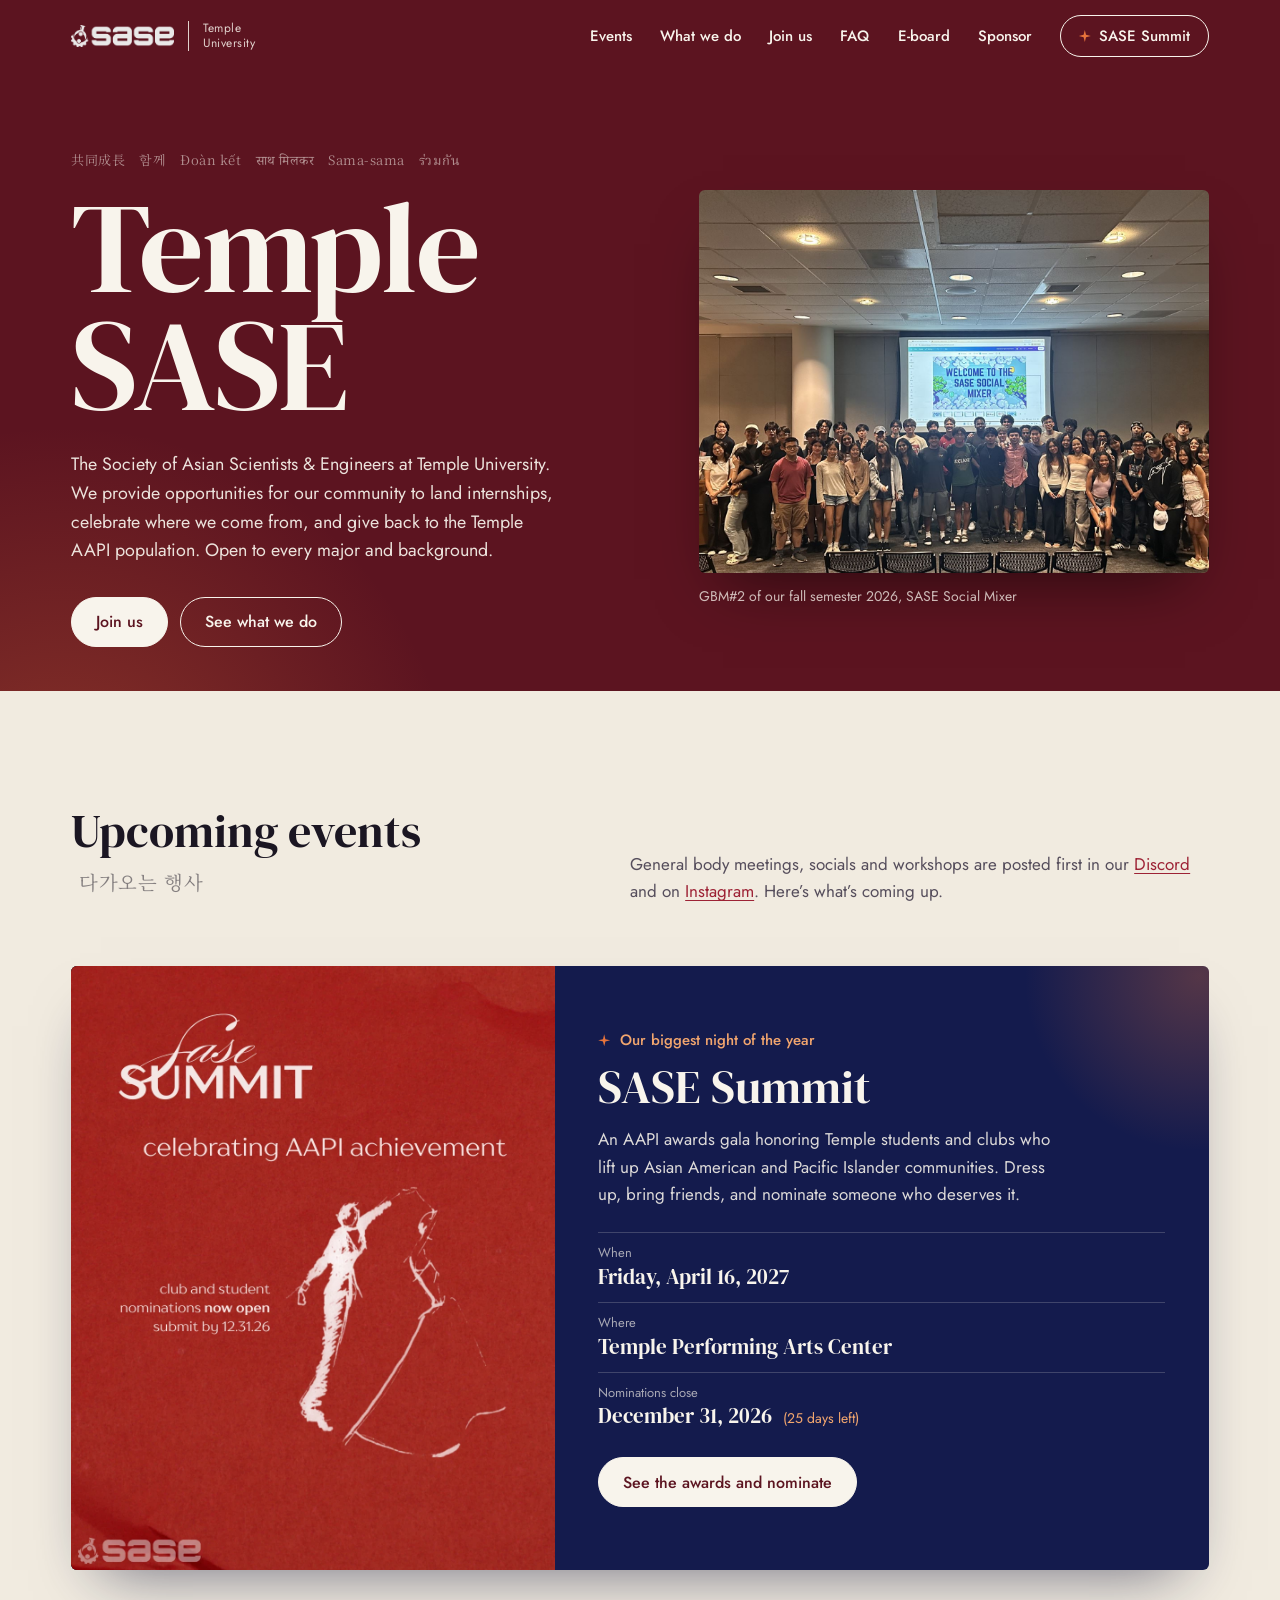
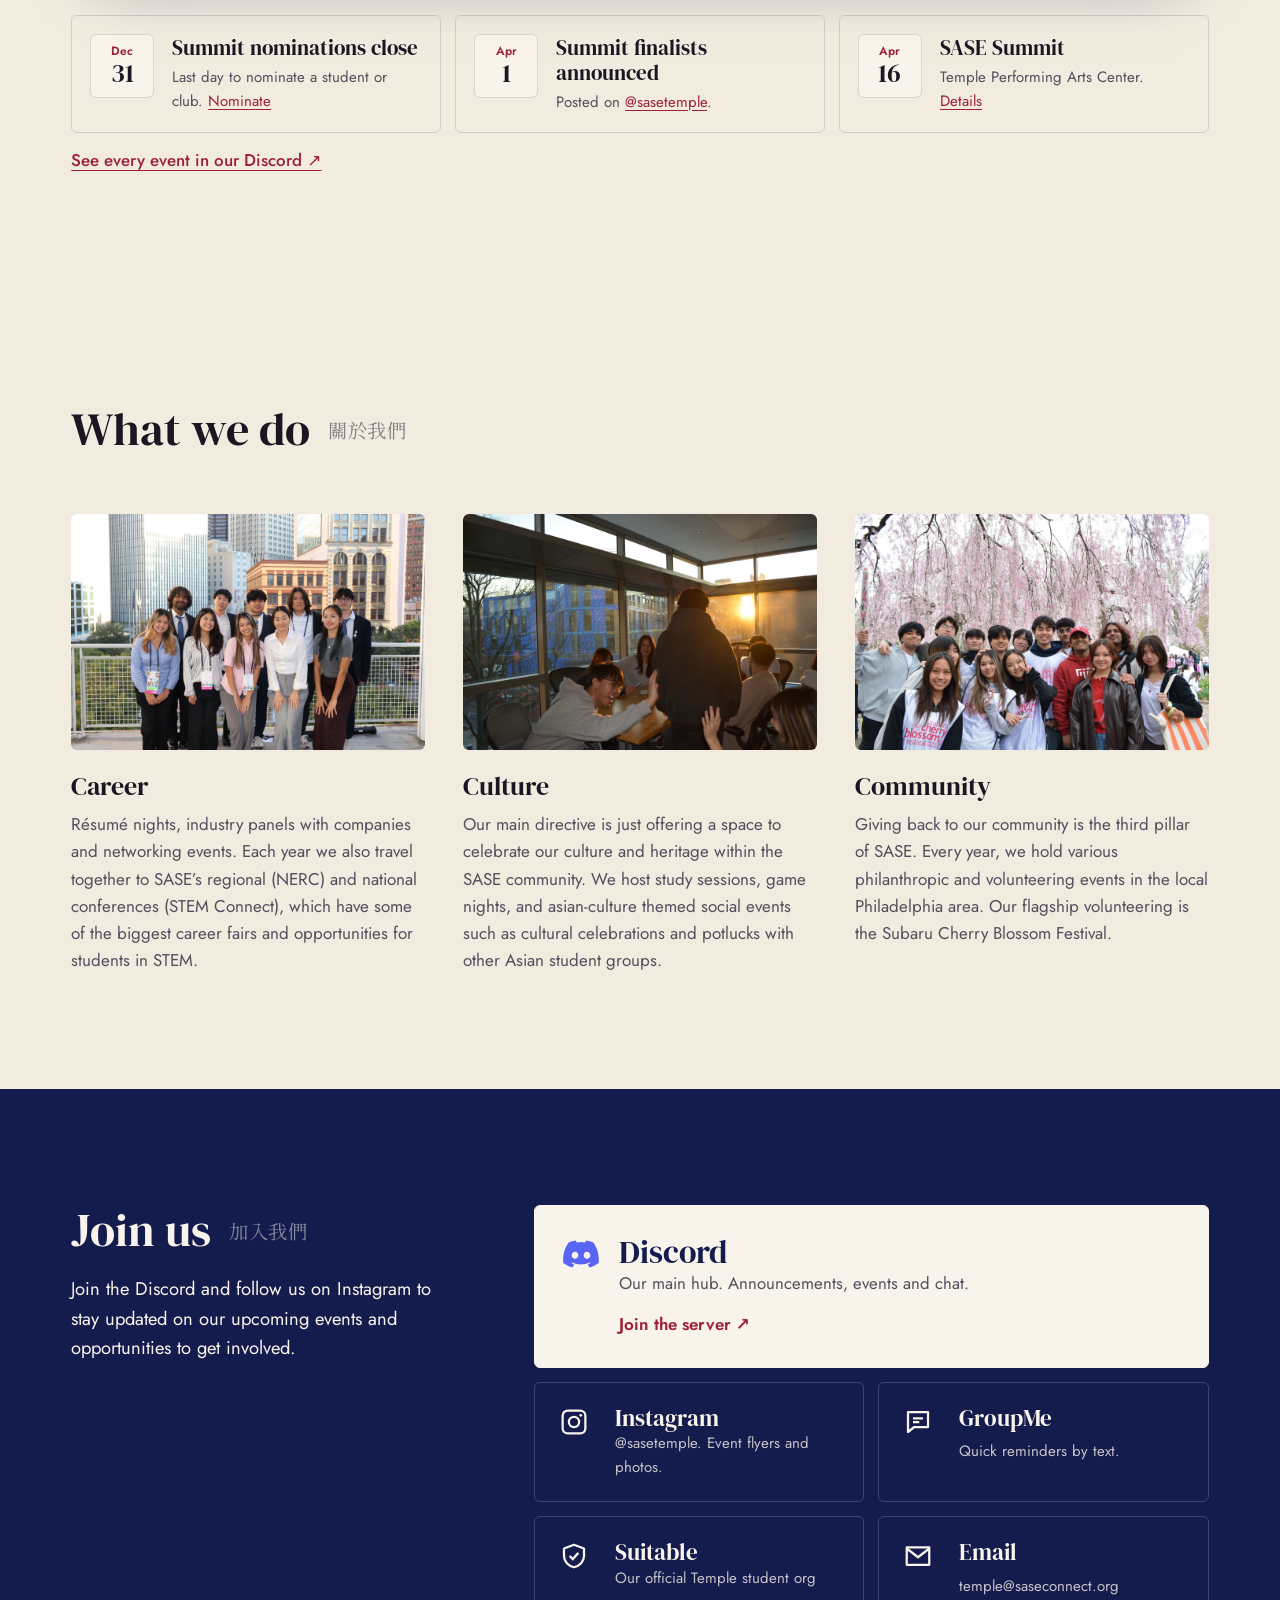
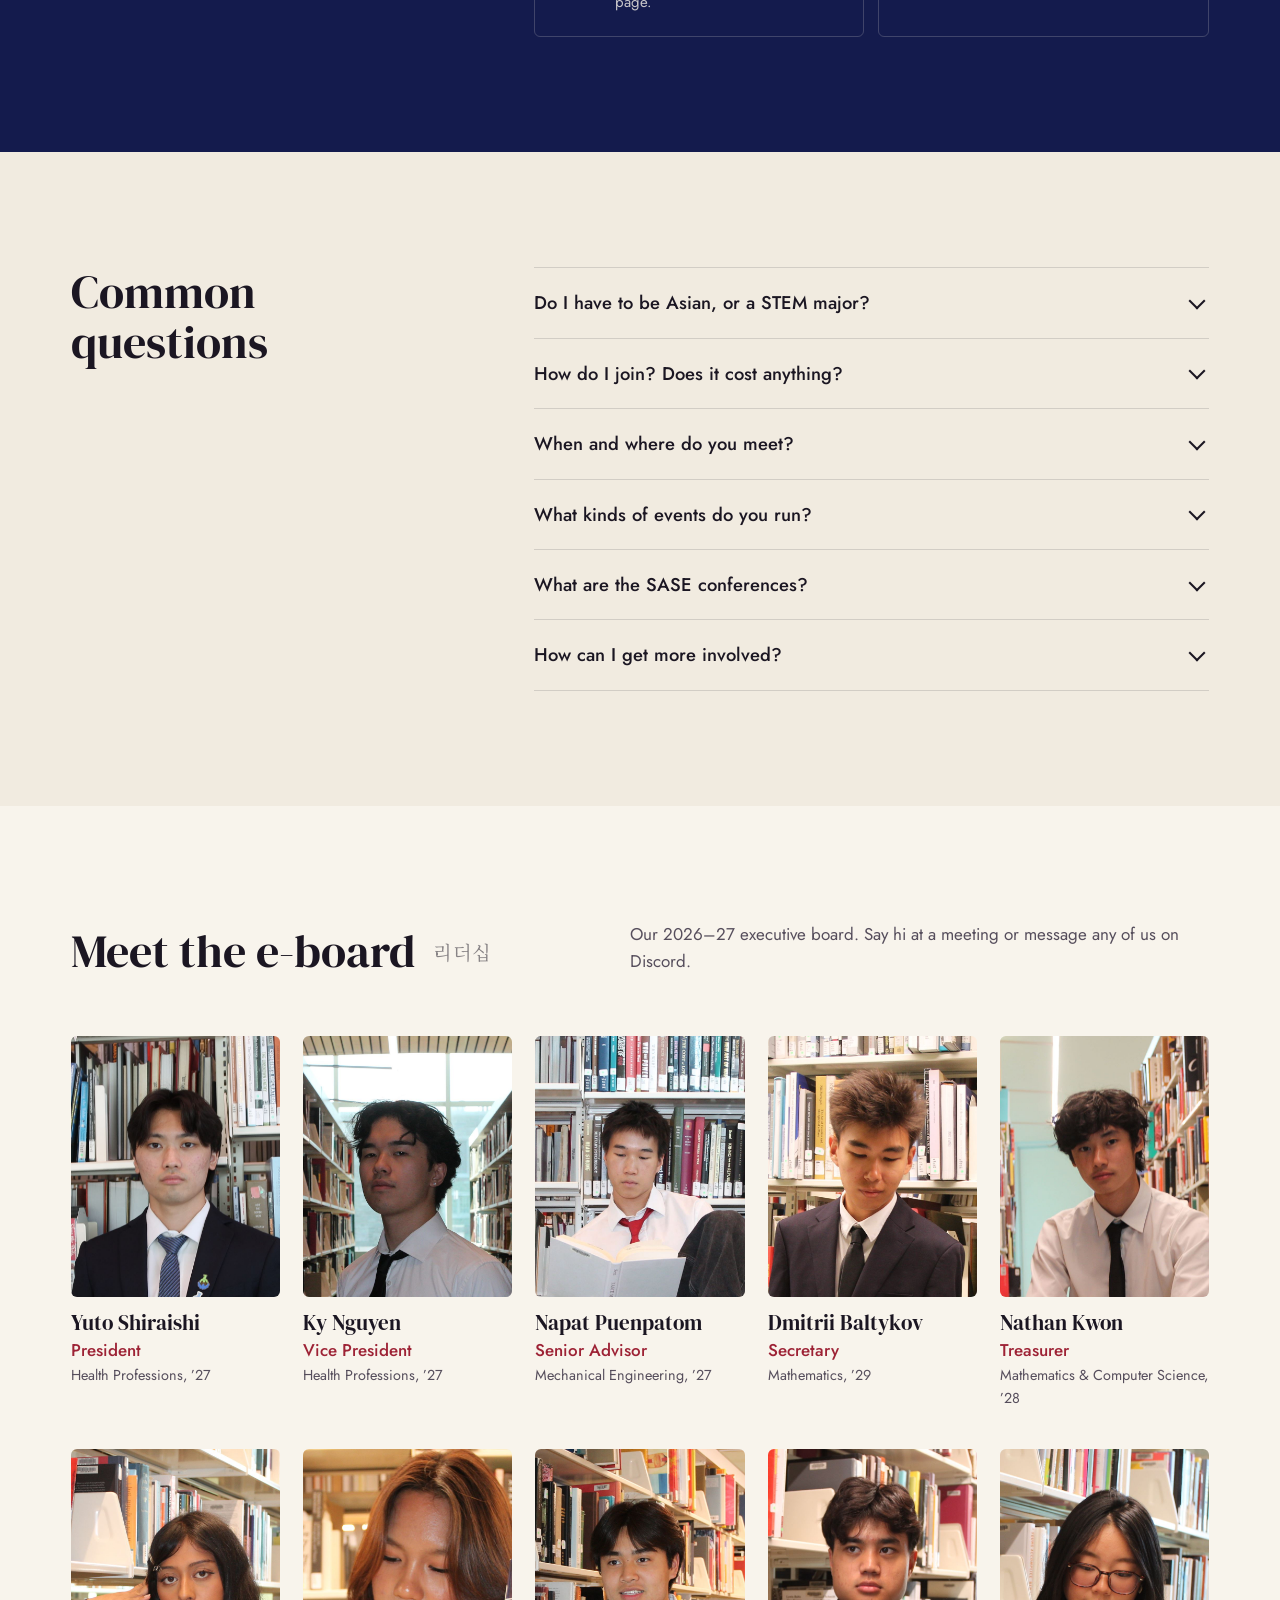
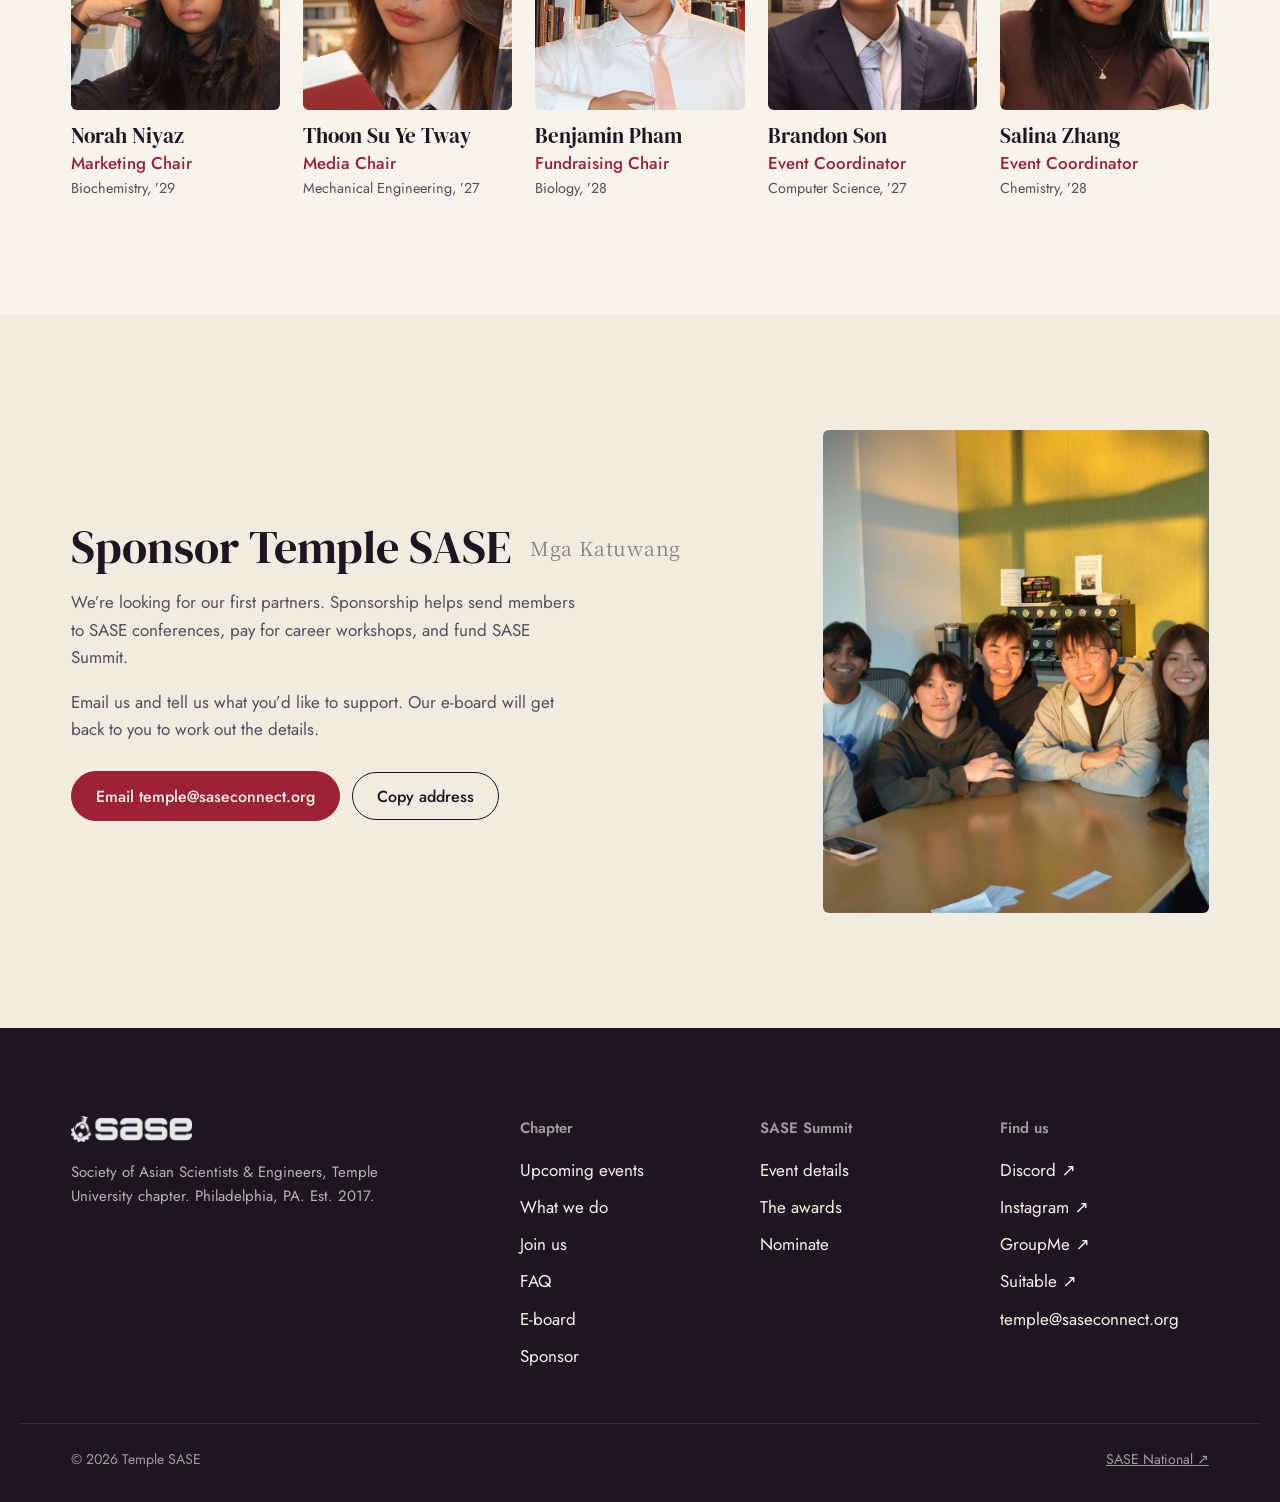
==== commit d503fcd2: "Summit page retheme, new Summit graphic and homepage pillar updates Homepage - Replace the trophy po" ====
--- a/index.html
+++ b/index.html
@@ -3,12 +3,48 @@
 <head>
   <meta charset="UTF-8">
   <meta name="viewport" content="width=device-width, initial-scale=1">
-  <title>Temple SASE · Society of Asian Scientists &amp; Engineers</title>
-  <meta name="description" content="The Society of Asian Scientists and Engineers at Temple University. Career events, culture, service and friends. Open to every Temple student.">
+  <title>SASE at Temple University</title>
+  <meta name="description" content="Temple SASE is the Temple University chapter of the Society of Asian Scientists and Engineers in Philadelphia. Career events, culture, service and friends. Open to every Temple student.">
   <meta name="theme-color" content="#5c1420">
-  <meta property="og:title" content="Temple SASE">
-  <meta property="og:description" content="Society of Asian Scientists & Engineers at Temple University. Open to every Temple student.">
-  <meta property="og:image" content="assets/img/welcome-gbm.jpg">
+  <link rel="canonical" href="https://sase-temple.github.io/">
+  <link rel="icon" href="favicon.ico" sizes="48x48">
+  <link rel="icon" type="image/png" href="icon-192.png" sizes="192x192">
+  <link rel="apple-touch-icon" href="apple-touch-icon.png">
+  <meta name="google-site-verification" content="JHUZGAW7jBY_sXtnCPZA3nbmsrjx5UyuAslhZfdATkw">
+  <meta property="og:type" content="website">
+  <meta property="og:site_name" content="SASE at Temple University">
+  <meta property="og:url" content="https://sase-temple.github.io/">
+  <meta property="og:title" content="SASE at Temple University">
+  <meta property="og:description" content="The Society of Asian Scientists &amp; Engineers at Temple University. Open to every Temple student.">
+  <meta property="og:image" content="https://sase-temple.github.io/assets/img/share-summit.png">
+  <meta property="og:image:width" content="1200">
+  <meta property="og:image:height" content="630">
+  <meta property="og:image:alt" content="SASE Summit logo: a gold medallion with the SASE flask and gear">
+  <meta name="twitter:card" content="summary_large_image">
+  <script type="application/ld+json">
+  {
+    "@context": "https://schema.org",
+    "@type": "Organization",
+    "name": "SASE at Temple University",
+    "alternateName": ["Temple SASE", "Society of Asian Scientists and Engineers at Temple University", "Temple University SASE"],
+    "url": "https://sase-temple.github.io/",
+    "logo": "https://sase-temple.github.io/icon-192.png",
+    "email": "temple@saseconnect.org",
+    "description": "The Temple University chapter of the Society of Asian Scientists and Engineers, open to every Temple student.",
+    "address": {"@type": "PostalAddress", "addressLocality": "Philadelphia", "addressRegion": "PA", "addressCountry": "US"},
+    "parentOrganization": {"@type": "Organization", "name": "Society of Asian Scientists and Engineers", "url": "https://www.saseconnect.org/"},
+    "sameAs": ["https://www.instagram.com/sasetemple/", "https://linktr.ee/sasetemple"]
+  }
+  </script>
+  <script type="application/ld+json">
+  {
+    "@context": "https://schema.org",
+    "@type": "WebSite",
+    "name": "SASE at Temple University",
+    "alternateName": ["Temple SASE"],
+    "url": "https://sase-temple.github.io/"
+  }
+  </script>
 
   <link rel="preconnect" href="https://fonts.googleapis.com">
   <link rel="preconnect" href="https://fonts.gstatic.com" crossorigin>
@@ -81,7 +117,7 @@
           <!-- Featured event. Swap this out for the next big event after the Summit. -->
           <a class="feature" href="summit.html">
             <figure class="feature__photo">
-              <img src="assets/img/summit-poster.webp" alt="SASE Summit 2026 poster: a hand holds up a gold trophy while other hands reach for it. Recognizing AAPI excellence. Club and student nominations open until 12.31.26." loading="lazy" width="640" height="800">
+              <img src="assets/img/summit-graphic.webp" alt="SASE Summit graphic: a white sketch of a couple dancing on red paper. Celebrating AAPI achievement. Club and student nominations now open, submit by 12.31.26." loading="lazy" width="1080" height="1350">
             </figure>
             <div class="feature__body">
               <p class="feature__kicker"><span class="spark" aria-hidden="true"></span>Our biggest night of the year</p>
@@ -165,18 +201,18 @@
         <div class="pillars">
           <article class="pillar">
             <figure class="pillar__photo"><img src="assets/img/conference.jpg" alt="Temple SASE members in business attire at a SASE conference" loading="lazy" width="1800" height="1200"></figure>
-            <h3>Professional development</h3>
+            <h3>Career</h3>
             <p>Résumé nights, industry panels with companies and networking events. Each year we also travel together to SASE’s regional (NERC) and national conferences (STEM Connect), which have some of the biggest career fairs and opportunities for students in STEM.</p>
           </article>
           <article class="pillar">
-            <figure class="pillar__photo"><img src="assets/img/cherry-blossoms.jpg" alt="Members together at the Philadelphia Cherry Blossom Festival" loading="lazy" width="1800" height="1200"></figure>
-            <h3>Cultural awareness</h3>
-            <p>Every spring we head to Philadelphia’s Cherry Blossom Festival together. During the year we hold cultural celebrations and potlucks with other Asian student groups.</p>
+            <figure class="pillar__photo"><img src="assets/img/study-session.jpg" alt="Members laughing together around a table during a study session" loading="lazy" width="1800" height="1200"></figure>
+            <h3>Culture</h3>
+            <p>Our main directive is just offering a space to celebrate our culture and heritage within the SASE community. We host study sessions, game nights, and asian-culture themed social events such as cultural celebrations and potlucks with other Asian student groups.</p>
           </article>
           <article class="pillar">
-            <figure class="pillar__photo"><img src="assets/img/study-session.jpg" alt="Members laughing together around a table during a study session" loading="lazy" width="1800" height="1200"></figure>
-            <h3>Community and service</h3>
-            <p>Our main directive is just offering a space to bring the SASE community together. We host study sessions, game nights, and asian-culture themed social events to grow the community.</p>
+            <figure class="pillar__photo"><img src="assets/img/cherry-blossoms.jpg" alt="Members together at the Philadelphia Cherry Blossom Festival" loading="lazy" width="1800" height="1200"></figure>
+            <h3>Community</h3>
+            <p>Giving back to our community is the third pillar of SASE. Every year, we hold various philanthropic and volunteering events in the local Philadelphia area. Our flagship volunteering is the Subaru Cherry Blossom Festival.</p>
           </article>
         </div>
       </div>
--- a/assets/css/styles.css
+++ b/assets/css/styles.css
@@ -449,12 +449,12 @@
 
 .award-group + .award-group { margin-top: clamp(56px, 7vw, 88px); }
 .award-group__title {
-  display: flex; align-items: center; gap: 12px;
-  font-family: var(--font-display); font-weight: 400; font-size: clamp(1.6rem, 2.6vw, 2.1rem); margin: 0 0 22px;
+  display: flex; align-items: center; gap: 16px;
+  font-family: var(--font-display); font-weight: 400; font-size: clamp(2.2rem, 3.6vw, 3rem); line-height: 1.05; margin: 0 0 28px;
 }
 .award-group__n {
-  font-family: var(--font-body); font-size: 0.9rem; font-weight: 600;
-  min-width: 30px; height: 30px; padding: 0 8px; border-radius: 999px; display: inline-grid; place-items: center;
+  font-family: var(--font-body); font-size: 1rem; font-weight: 600;
+  min-width: 36px; height: 36px; padding: 0 10px; border-radius: 999px; display: inline-grid; place-items: center;
   background: var(--cherry-bright); color: var(--paper);
 }
 .award-grid { display: grid; grid-template-columns: repeat(2, 1fr); gap: 16px; align-items: start; }
@@ -509,6 +509,135 @@
 .venue__map { width: 100%; aspect-ratio: 4 / 3; border: 0; border-radius: var(--radius); background: var(--cherry-deep); display: block; }
 @media (max-width: 860px) { .venue { grid-template-columns: 1fr; } }
 
+/* ============================================================
+   SASE Summit theme (summit.html, <body class="summit">)
+   Matches the Summit graphic: red paper, cream type, white
+   brush sketches, "sase" in script over a bold "SUMMIT", and
+   gold from the Summit logo in place of ember orange. Most
+   components re-skin through the variables below.
+   ============================================================ */
+
+body.summit {
+  --summit-red: #a8302a;      /* the graphic's paper red */
+  --summit-red-deep: #7c201c;
+  --summit-cream: #f5e6e5;    /* the graphic's type color */
+  --gold: #c9a227;
+  --gold-soft: #ecd28b;
+
+  --cherry: var(--summit-red);
+  --cherry-deep: var(--summit-red-deep);
+  --cherry-bright: var(--summit-red);
+  --navy: var(--summit-red-deep);
+  --navy-deep: #5c1714;
+  --linen: #f4ece6;
+  --paper: #fbf6f2;
+  --ink: #2b1513;
+  --ink-soft: #6b4a46;
+  --rule: rgba(43, 21, 19, 0.14);
+  --rule-light: rgba(245, 230, 229, 0.28);
+  --ember: var(--gold);
+  --ember-soft: var(--gold-soft);
+
+  --font-display: "Lexend", "Jost", system-ui, sans-serif;
+  --font-script: "Pinyon Script", "Snell Roundhand", cursive;
+}
+.summit .h2 { font-weight: 400; letter-spacing: -0.01em; }
+.summit .script { font-family: var(--font-script); font-weight: 400; font-size: 1.25em; line-height: 0.8; letter-spacing: 0; }
+
+/* Red paper: fine grain plus a soft fold of light, drawn in CSS so no stock texture is shipped */
+.paper-red {
+  background-color: var(--summit-red);
+  background-image:
+    url("data:image/svg+xml,%3Csvg xmlns='http://www.w3.org/2000/svg' width='240' height='240'%3E%3Cfilter id='n'%3E%3CfeTurbulence type='fractalNoise' baseFrequency='0.9' numOctaves='3' stitchTiles='stitch'/%3E%3CfeColorMatrix values='0 0 0 0 0 0 0 0 0 0 0 0 0 0 0 0 0 0 0.22 0'/%3E%3C/filter%3E%3Crect width='100%25' height='100%25' filter='url(%23n)'/%3E%3C/svg%3E"),
+    radial-gradient(120% 70% at 85% -10%, rgba(255, 255, 255, 0.10), transparent 60%),
+    radial-gradient(90% 60% at 0% 110%, rgba(60, 0, 0, 0.28), transparent 65%),
+    linear-gradient(172deg, transparent 62%, rgba(255, 255, 255, 0.05) 62.4%, transparent 63.5%);
+  color: var(--summit-cream);
+}
+.summit .section--red { color: var(--summit-cream); }
+.summit .section--red .section__intro,
+.summit .section--red .nominate__help { color: rgba(245, 230, 229, 0.85); }
+.summit .section--red a:not(.btn):not(.nom-card) { color: var(--summit-cream); }
+
+/* Header over the red hero */
+.summit .site-header.is-solid { background: rgba(251, 246, 242, 0.95); }
+.summit .nav__cta:hover { color: var(--ink); }
+
+/* Hero: the graphic's lockup, re-set for a wide banner */
+.summit .gala-hero { padding: clamp(120px, 14vw, 170px) 0 clamp(56px, 7vw, 96px); color: var(--summit-cream); }
+.gala-hero__grid { display: grid; grid-template-columns: 1.2fr 0.8fr; gap: clamp(24px, 4vw, 64px); align-items: center; }
+.summit .gala-hero__title {
+  font-family: var(--font-display); font-weight: 700; font-size: clamp(3.8rem, 10vw, 8.4rem);
+  line-height: 0.92; letter-spacing: -0.01em; max-width: none; margin: 0;
+}
+.gala-hero__script {
+  display: block; position: relative; z-index: 1;
+  font-family: var(--font-script); font-weight: 400; font-size: 1.12em; line-height: 0.5;
+  margin: 0 0 -0.16em 0.62em;
+}
+.gala-hero__tag { font-family: var(--font-display); font-weight: 300; font-size: clamp(1.35rem, 2.6vw, 2.2rem); line-height: 1.2; margin: 0.45em 0 0; }
+/* About the Summit: one full-width statement under the banner */
+.summit-about { background: var(--linen); padding: clamp(48px, 6vw, 80px) 0; }
+.summit-about p { margin: 0; font-size: clamp(1.1rem, 1.45vw, 1.3rem); line-height: 1.7; color: var(--ink); }
+.summit-about .summit-about__note {
+  margin-top: 1.4em; padding-top: 1.2em; border-top: 1px solid var(--rule);
+  font-family: var(--font-display); font-weight: 500; color: var(--summit-red);
+}
+.summit .gala-hero__facts dd { font-weight: 500; }
+.gala-hero__sketch { width: 100%; max-width: 420px; height: auto; justify-self: center; }
+@media (max-width: 860px) {
+  .gala-hero__grid { grid-template-columns: 1fr; }
+  .gala-hero__sketch { max-width: 240px; justify-self: end; margin-top: -8px; }
+}
+
+/* Sketches drawn in ink: the white cutouts tinted red with a mask, for cream sections */
+.sketch { display: block; flex: none; pointer-events: none; }
+.sketch--ink {
+  background: var(--summit-red);
+  -webkit-mask: var(--sketch) center / contain no-repeat;
+  mask: var(--sketch) center / contain no-repeat;
+}
+.sketch--ribbon  { --sketch: url("../img/sketches/ribbon-dancer.png");  width: 150px; aspect-ratio: 680 / 780; }
+.sketch--martial { --sketch: url("../img/sketches/martial-artist.png"); width: 120px; aspect-ratio: 652 / 1000; }
+.sketch--twirl   { --sketch: url("../img/sketches/twirl-dancer.png");   width: 150px; aspect-ratio: 638 / 1100; }
+
+.summit #awards .section__head { grid-template-columns: 5fr 6fr auto; }
+.summit #awards .sketch--twirl { grid-column: 3; grid-row: 1; align-self: end; }
+.award-group__head { display: flex; align-items: flex-end; justify-content: space-between; gap: 24px; margin-bottom: 28px; }
+.award-group__head .award-group__title { margin: 0; }
+.summit .award-group__title { font-weight: 700; }
+.summit .award-group__title .script { font-weight: 400; margin-right: 0.08em; }
+@media (max-width: 900px) {
+  .summit #awards .section__head { grid-template-columns: 1fr; }
+  .summit #awards .sketch--twirl { display: none; }
+  .sketch--ribbon { width: 96px; }
+  .sketch--martial { width: 80px; }
+}
+@media (max-width: 600px) {
+  .award-group__head .sketch { display: none; }
+  .summit .award-group__title { flex-wrap: wrap; }
+}
+
+/* Nominate on red paper: cream cards */
+.summit .nom-card { background: var(--paper); color: var(--summit-red); box-shadow: 0 18px 40px -24px rgba(40, 0, 0, 0.6); }
+.summit .nom-card p { color: var(--ink-soft); opacity: 1; }
+.summit .nom-card__go { background: var(--summit-red); color: var(--summit-cream); }
+.summit .nom-card--navy .nom-card__go { background: var(--summit-red-deep); }
+.summit #nominate { position: relative; overflow: hidden; }
+.summit #nominate .nominate__help { max-width: 52ch; margin-top: 32px; }
+.section-sketch--quill {
+  position: absolute; right: max(var(--gutter), calc((100vw - var(--max)) / 2 + var(--gutter))); bottom: 18px;
+  width: clamp(200px, 24vw, 300px); height: auto; opacity: 0.95; pointer-events: none;
+}
+@media (max-width: 760px) { .section-sketch--quill { position: static; display: block; width: 200px; margin: 24px 0 0 auto; } }
+
+/* Venue */
+.summit .venue__map { background: var(--summit-red-deep); }
+.venue__sketch { display: block; width: min(300px, 70%); height: auto; margin-top: 36px; }
+
+/* Footer */
+.summit .site-footer { background: #2b1513; }
+
 /* ---------- Motion preferences ---------- */
 
 @media (prefers-reduced-motion: reduce) {
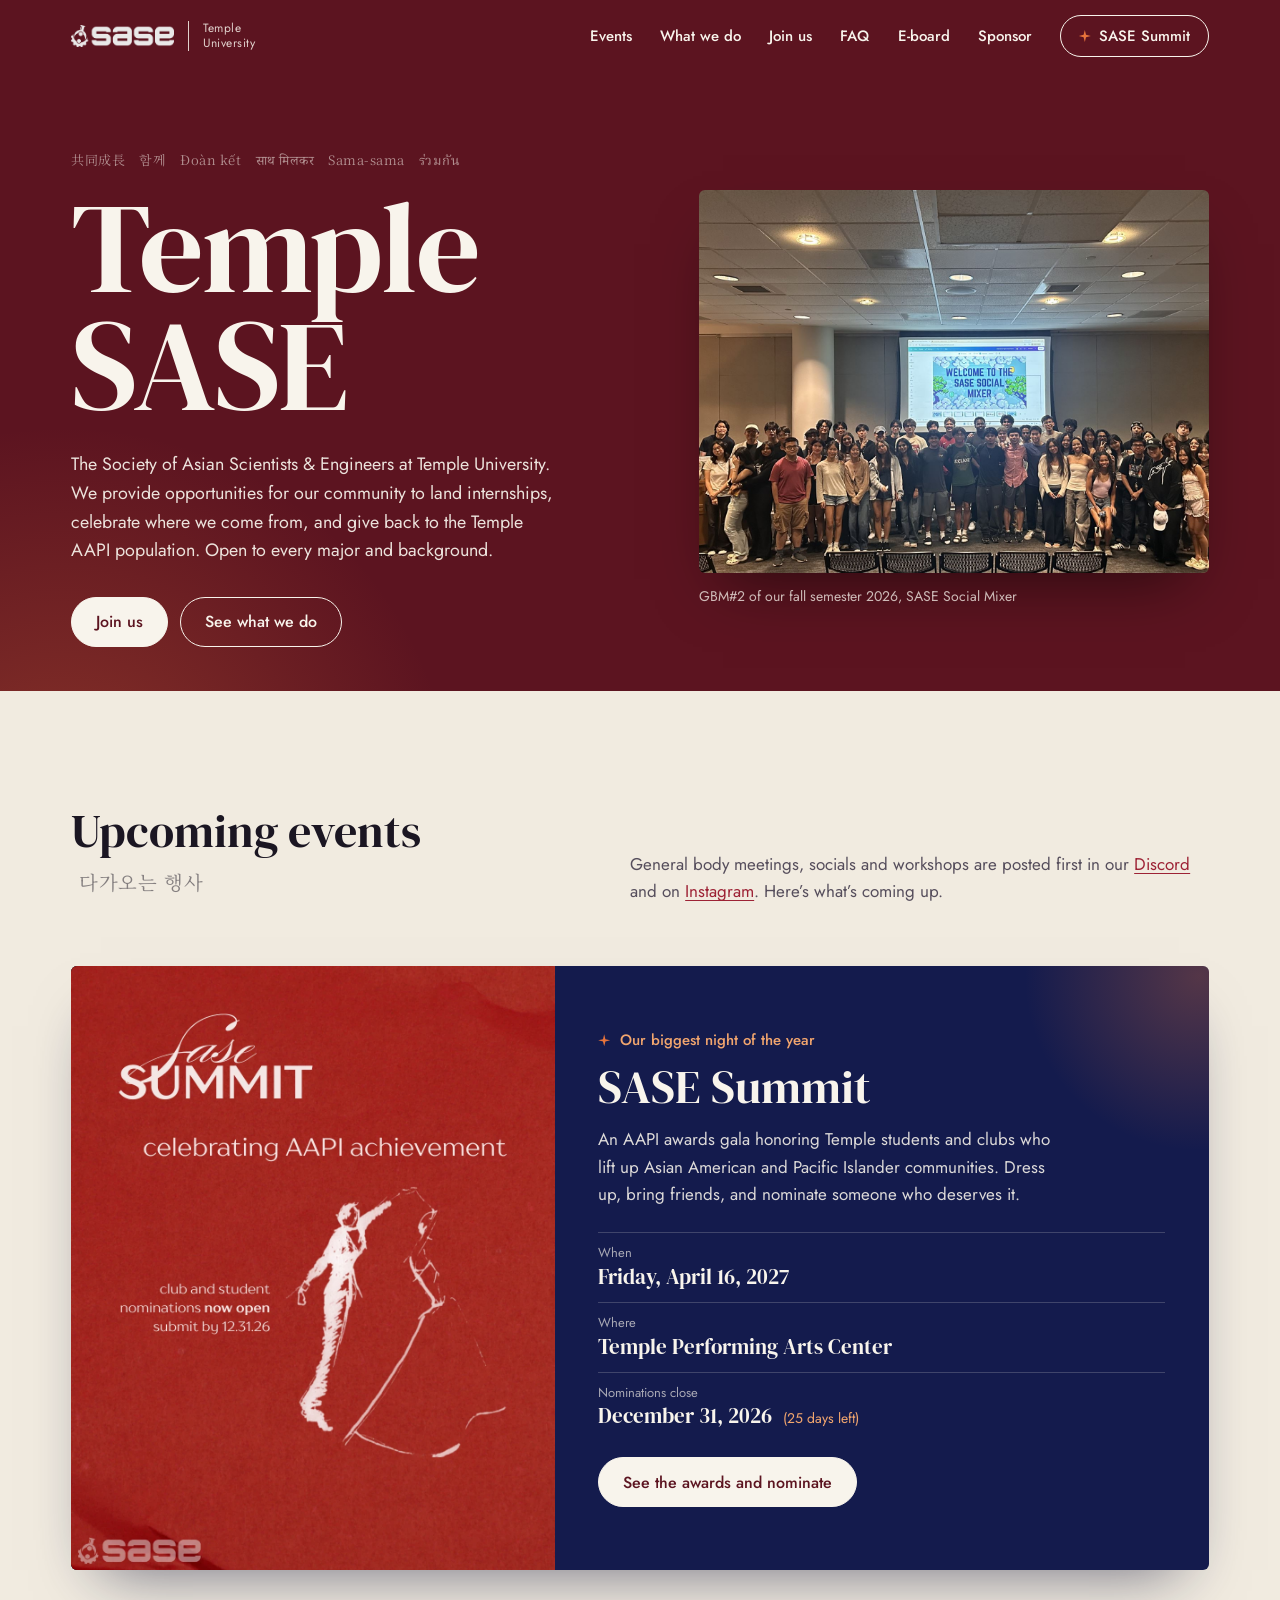
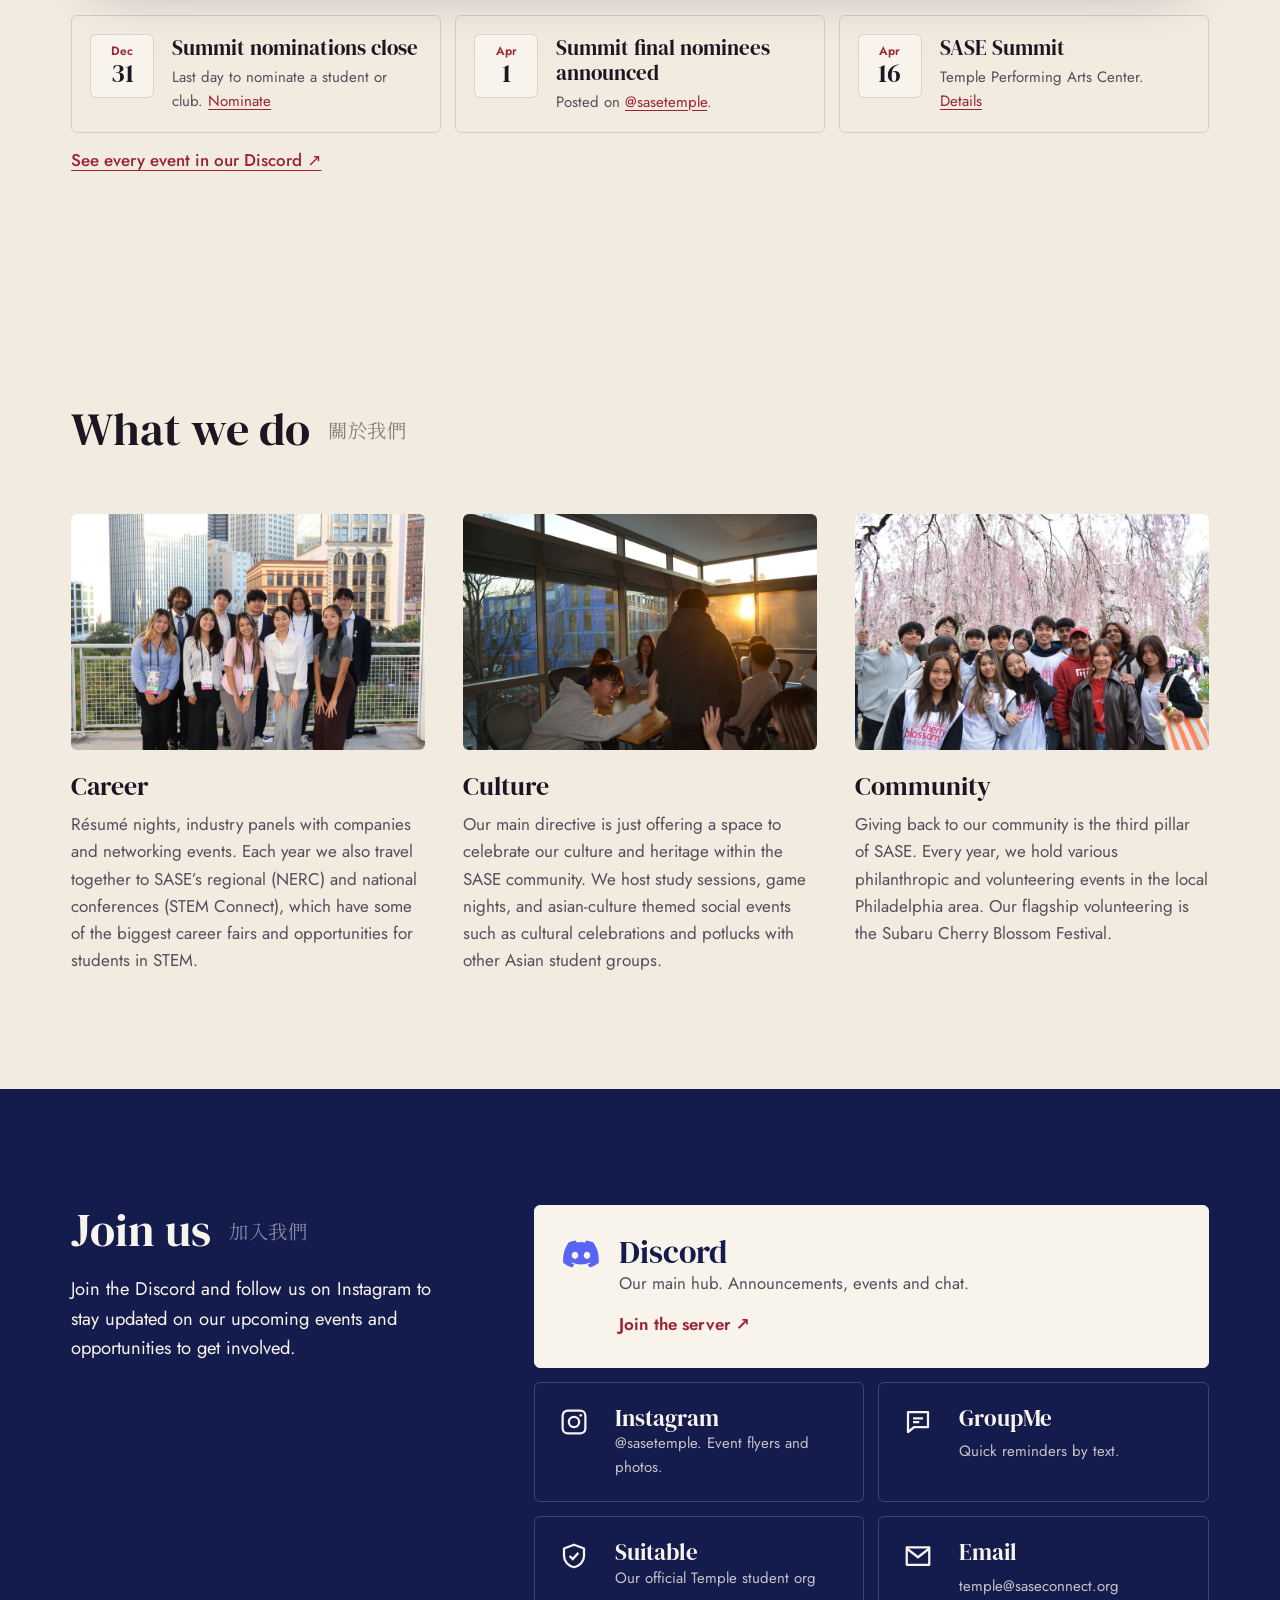
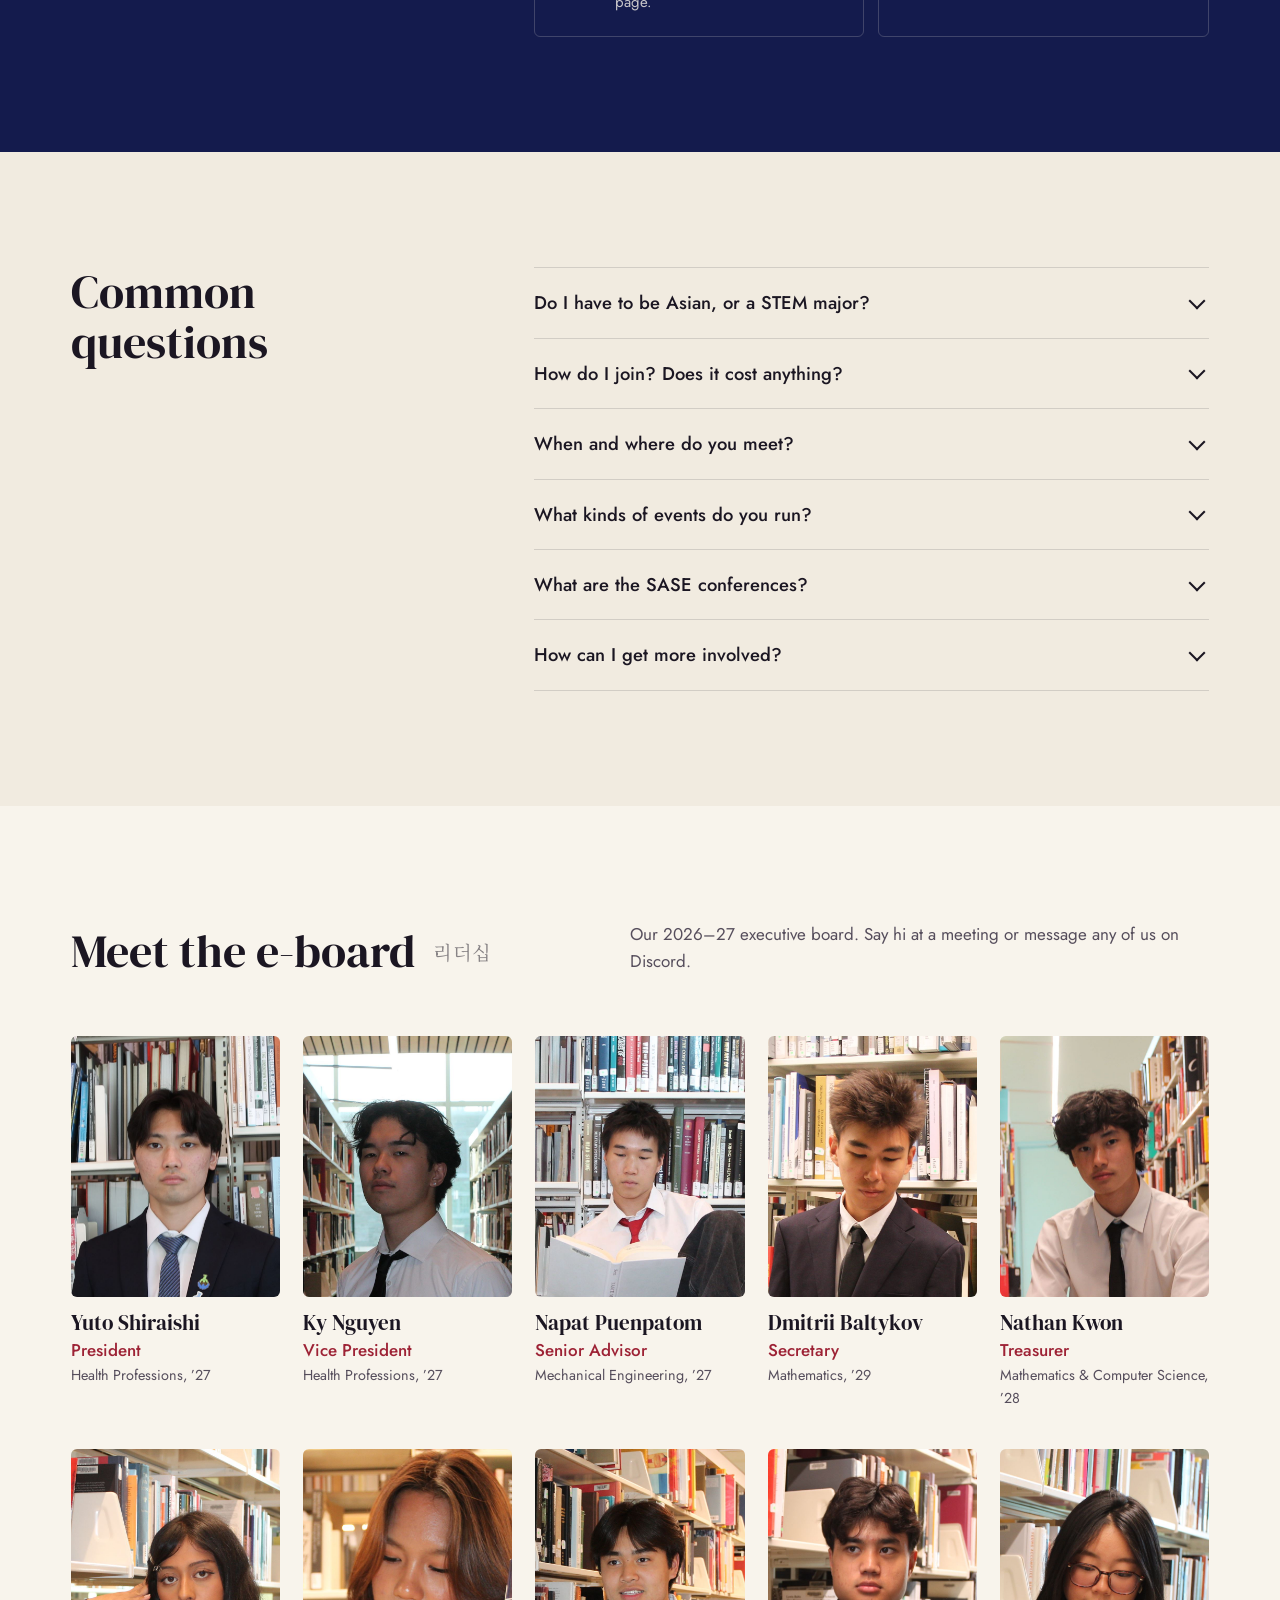
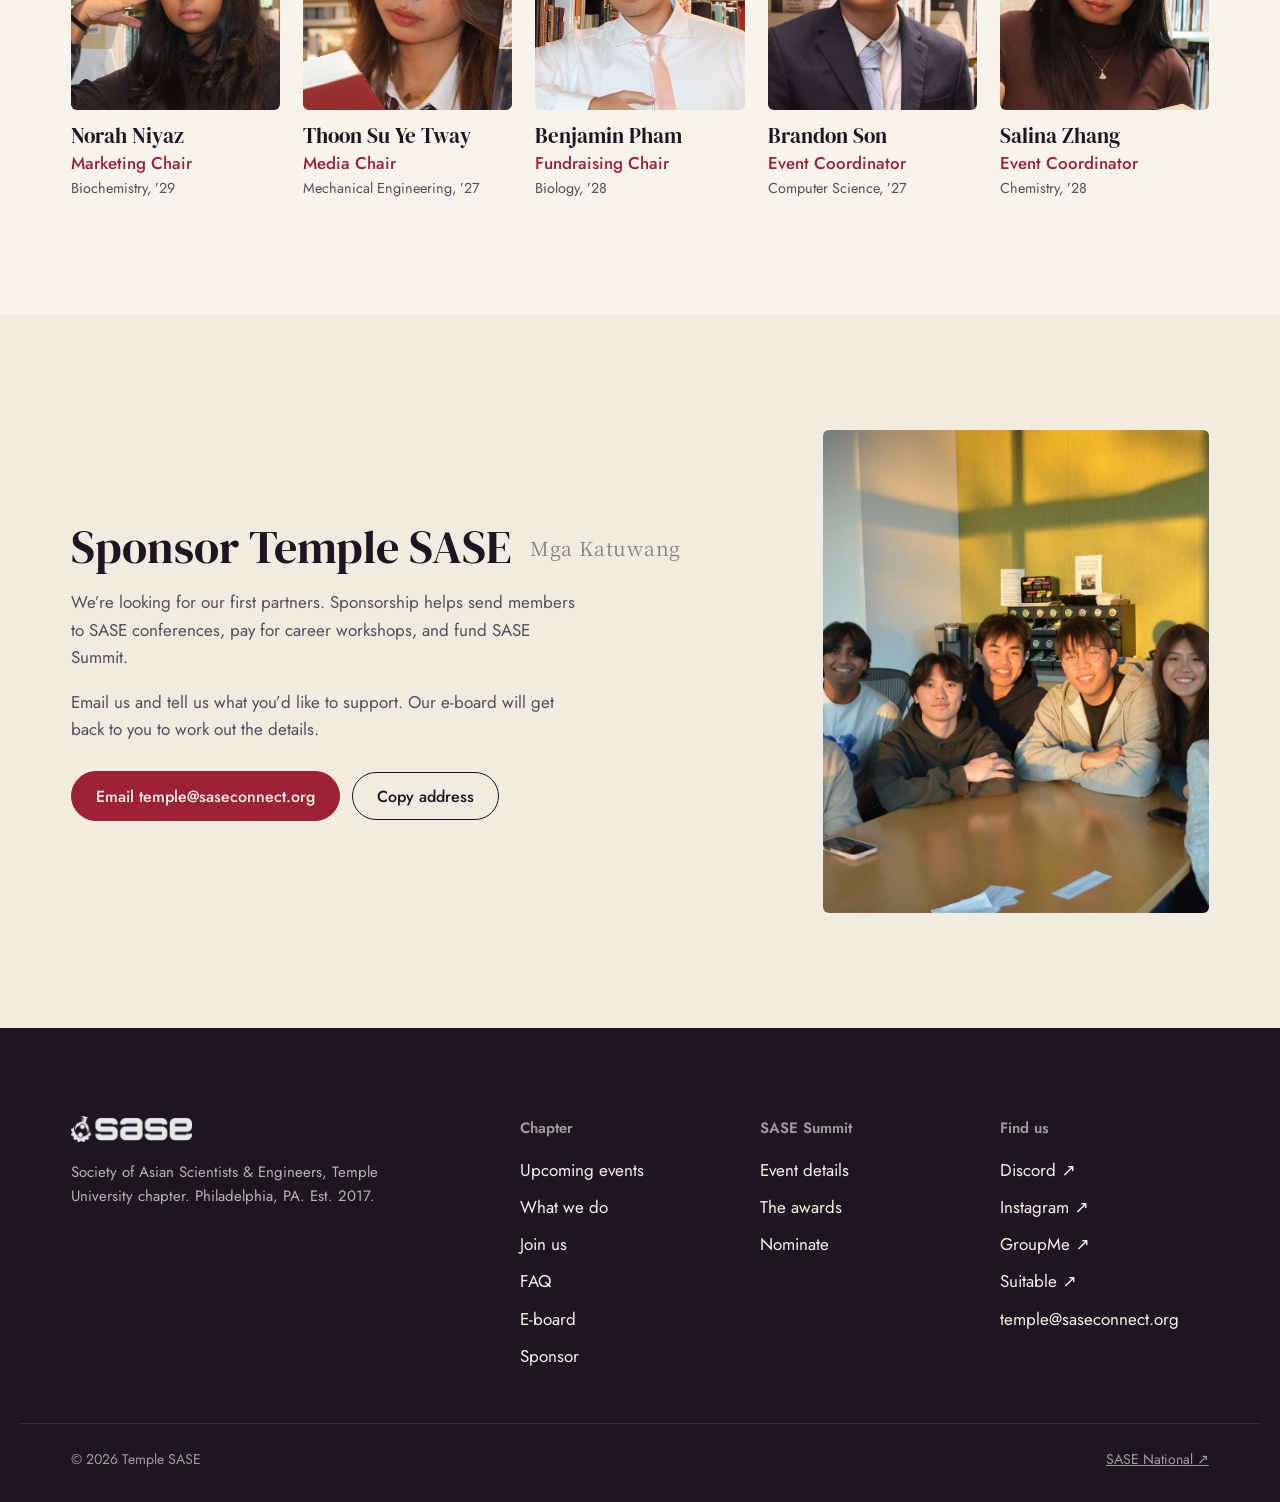
==== commit a8ea7a9f: "Summit page: match the Q&A on selection, new committee photo, tidier sketches - About note and key d" ====
--- a/index.html
+++ b/index.html
@@ -171,7 +171,7 @@
               <li class="event" data-date="2027-04-01">
                 <time datetime="2027-04-01"><span>Apr</span> 1</time>
                 <div>
-                  <h3>Summit finalists announced</h3>
+                  <h3>Summit final nominees announced</h3>
                   <p>Posted on <a href="https://www.instagram.com/sasetemple/" target="_blank" rel="noopener">@sasetemple</a>.</p>
                 </div>
               </li>
--- a/assets/css/styles.css
+++ b/assets/css/styles.css
@@ -423,7 +423,9 @@
 .timeline li:not(:last-child)::after {
   content: ""; position: absolute; top: 11px; left: 32px; right: -18px; height: 1px; background: var(--rule);
 }
-.timeline time { font-family: var(--font-display); font-size: 1.5rem; line-height: 1.2; }
+.timeline time, .timeline__when { font-family: var(--font-display); font-size: 1.5rem; line-height: 1.2; }
+.timeline__when time { font-size: inherit; }
+.timeline .timeline__when { color: inherit; font-size: 1.5rem; }
 .timeline strong { font-weight: 600; }
 .timeline span { color: var(--ink-soft); font-size: 0.9375rem; }
 @media (max-width: 700px) {
@@ -597,21 +599,26 @@
   -webkit-mask: var(--sketch) center / contain no-repeat;
   mask: var(--sketch) center / contain no-repeat;
 }
-.sketch--ribbon  { --sketch: url("../img/sketches/ribbon-dancer.png");  width: 150px; aspect-ratio: 680 / 780; }
-.sketch--martial { --sketch: url("../img/sketches/martial-artist.png"); width: 120px; aspect-ratio: 652 / 1000; }
-.sketch--twirl   { --sketch: url("../img/sketches/twirl-dancer.png");   width: 150px; aspect-ratio: 638 / 1100; }
-
-.summit #awards .section__head { grid-template-columns: 5fr 6fr auto; }
-.summit #awards .sketch--twirl { grid-column: 3; grid-row: 1; align-self: end; }
-.award-group__head { display: flex; align-items: flex-end; justify-content: space-between; gap: 24px; margin-bottom: 28px; }
+.sketch--ribbon   { --sketch: url("../img/sketches/ribbon-dancer.png"); height: 88px; aspect-ratio: 680 / 780; }
+.sketch--flying   { --sketch: url("../img/sketches/flying-kick.png");   height: 70px; aspect-ratio: 720 / 440; }
+.sketch--twirl    { --sketch: url("../img/sketches/twirl-dancer.png");  width: 150px; aspect-ratio: 638 / 1100; }
+.sketch--highkick { --sketch: url("../img/sketches/high-kick.png");     width: 150px; aspect-ratio: 720 / 655; }
+
+/* Tall sketches sit in a third column of a section head, beside the intro */
+.summit #awards .section__head,
+.summit #committee .section__head { grid-template-columns: 5fr 6fr auto; }
+.summit #awards .sketch--twirl,
+.summit #committee .sketch--highkick { grid-column: 3; grid-row: 1; align-self: end; }
+/* Small sketches sit right after the award group title, so they don't stretch the row */
+.award-group__head { display: flex; align-items: center; gap: 20px; margin-bottom: 28px; }
 .award-group__head .award-group__title { margin: 0; }
 .summit .award-group__title { font-weight: 700; }
 .summit .award-group__title .script { font-weight: 400; margin-right: 0.08em; }
 @media (max-width: 900px) {
-  .summit #awards .section__head { grid-template-columns: 1fr; }
-  .summit #awards .sketch--twirl { display: none; }
-  .sketch--ribbon { width: 96px; }
-  .sketch--martial { width: 80px; }
+  .summit #awards .section__head,
+  .summit #committee .section__head { grid-template-columns: 1fr; }
+  .summit #awards .sketch--twirl,
+  .summit #committee .sketch--highkick { display: none; }
 }
 @media (max-width: 600px) {
   .award-group__head .sketch { display: none; }
@@ -631,6 +638,22 @@
 }
 @media (max-width: 760px) { .section-sketch--quill { position: static; display: block; width: 200px; margin: 24px 0 0 auto; } }
 
+/* Awards committee */
+.committee {
+  --cols: 5; --gap: clamp(16px, 2vw, 28px);
+  list-style: none; margin: 0; padding: 0;
+  display: flex; flex-wrap: wrap; justify-content: center; gap: 36px var(--gap);
+}
+.committee__member { flex: 0 0 calc((100% - (var(--cols) - 1) * var(--gap)) / var(--cols)); }
+.committee__member img {
+  display: block; width: 100%; height: auto; aspect-ratio: 1; object-fit: cover;
+  border-radius: 12px; outline: 1px solid var(--rule); outline-offset: 6px; margin-bottom: 18px;
+}
+.committee__member h3 { font-family: var(--font-display); font-weight: 500; font-size: 1.2rem; line-height: 1.2; margin: 0 0 4px; color: var(--summit-red); }
+.committee__member p { margin: 0; color: var(--ink-soft); font-size: 0.9375rem; line-height: 1.45; }
+@media (max-width: 1000px) { .committee { --cols: 3; } }
+@media (max-width: 600px) { .committee { --cols: 2; } }
+
 /* Venue */
 .summit .venue__map { background: var(--summit-red-deep); }
 .venue__sketch { display: block; width: min(300px, 70%); height: auto; margin-top: 36px; }
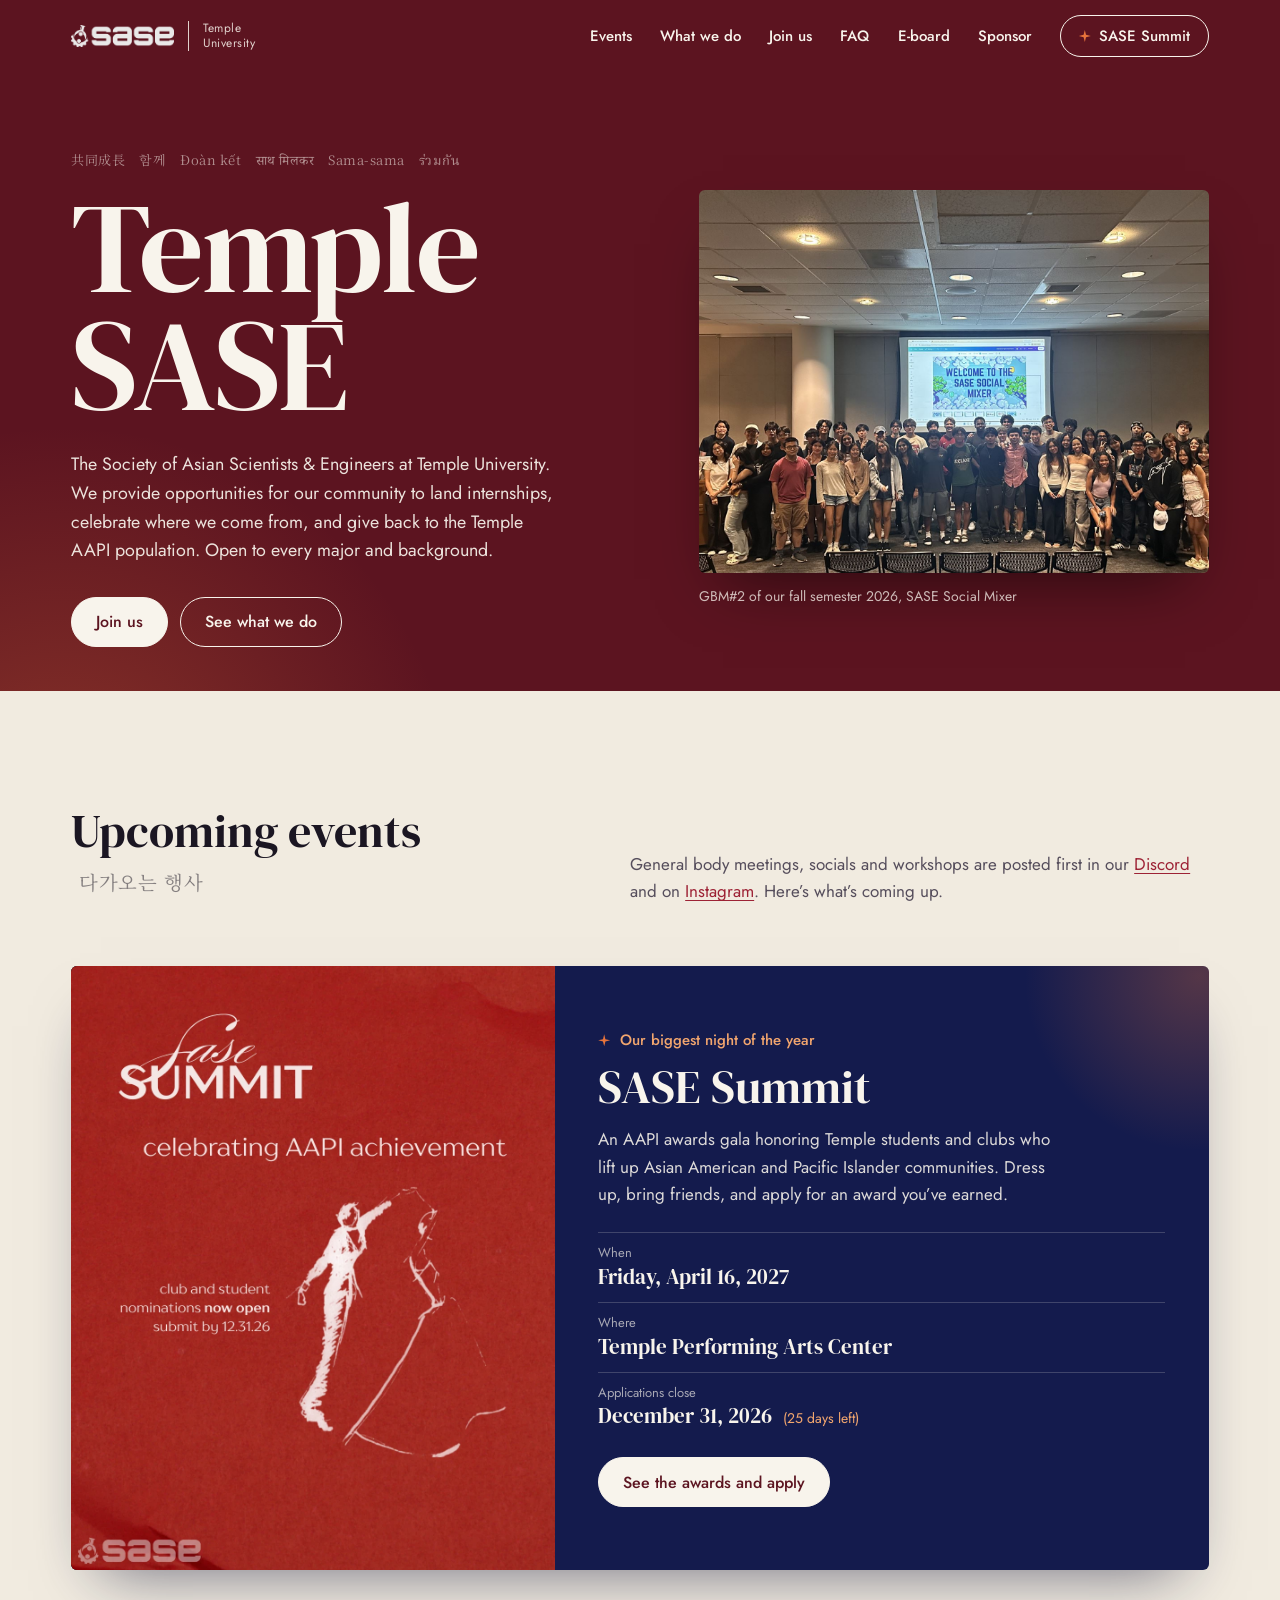
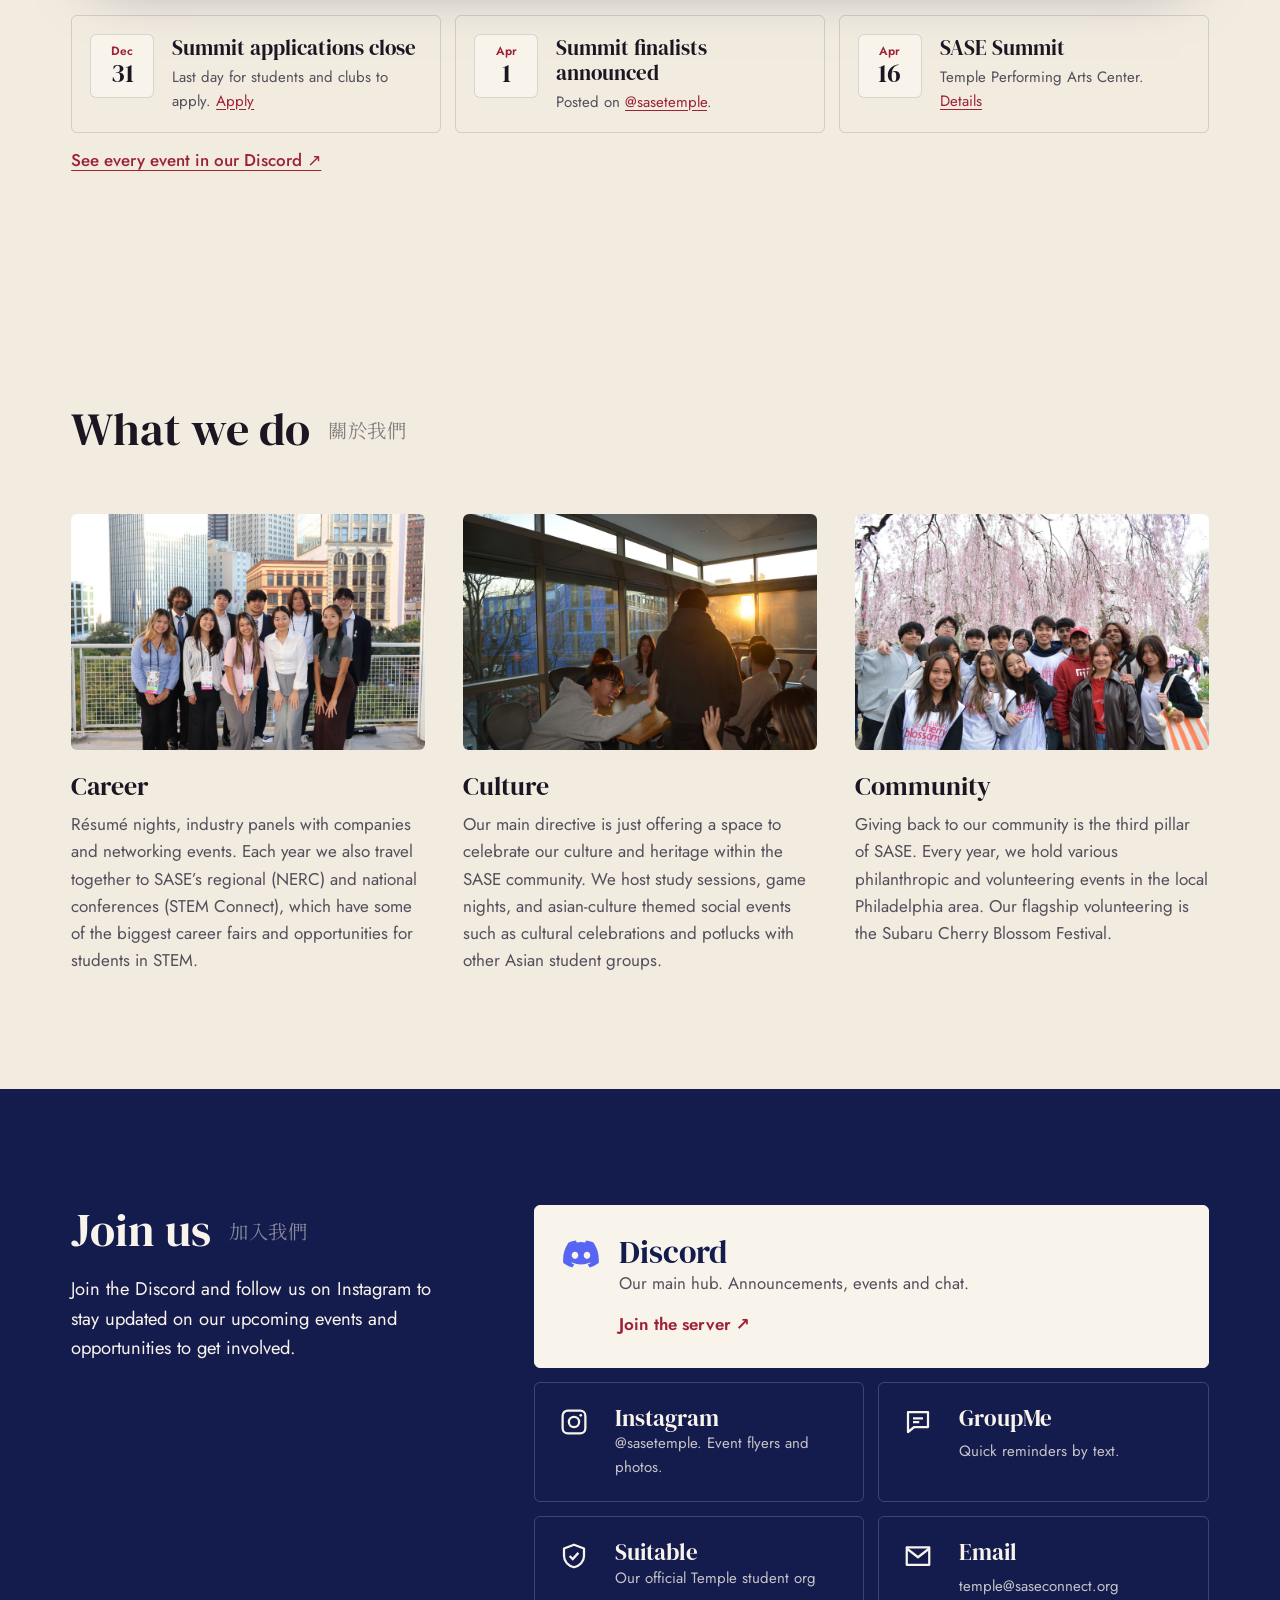
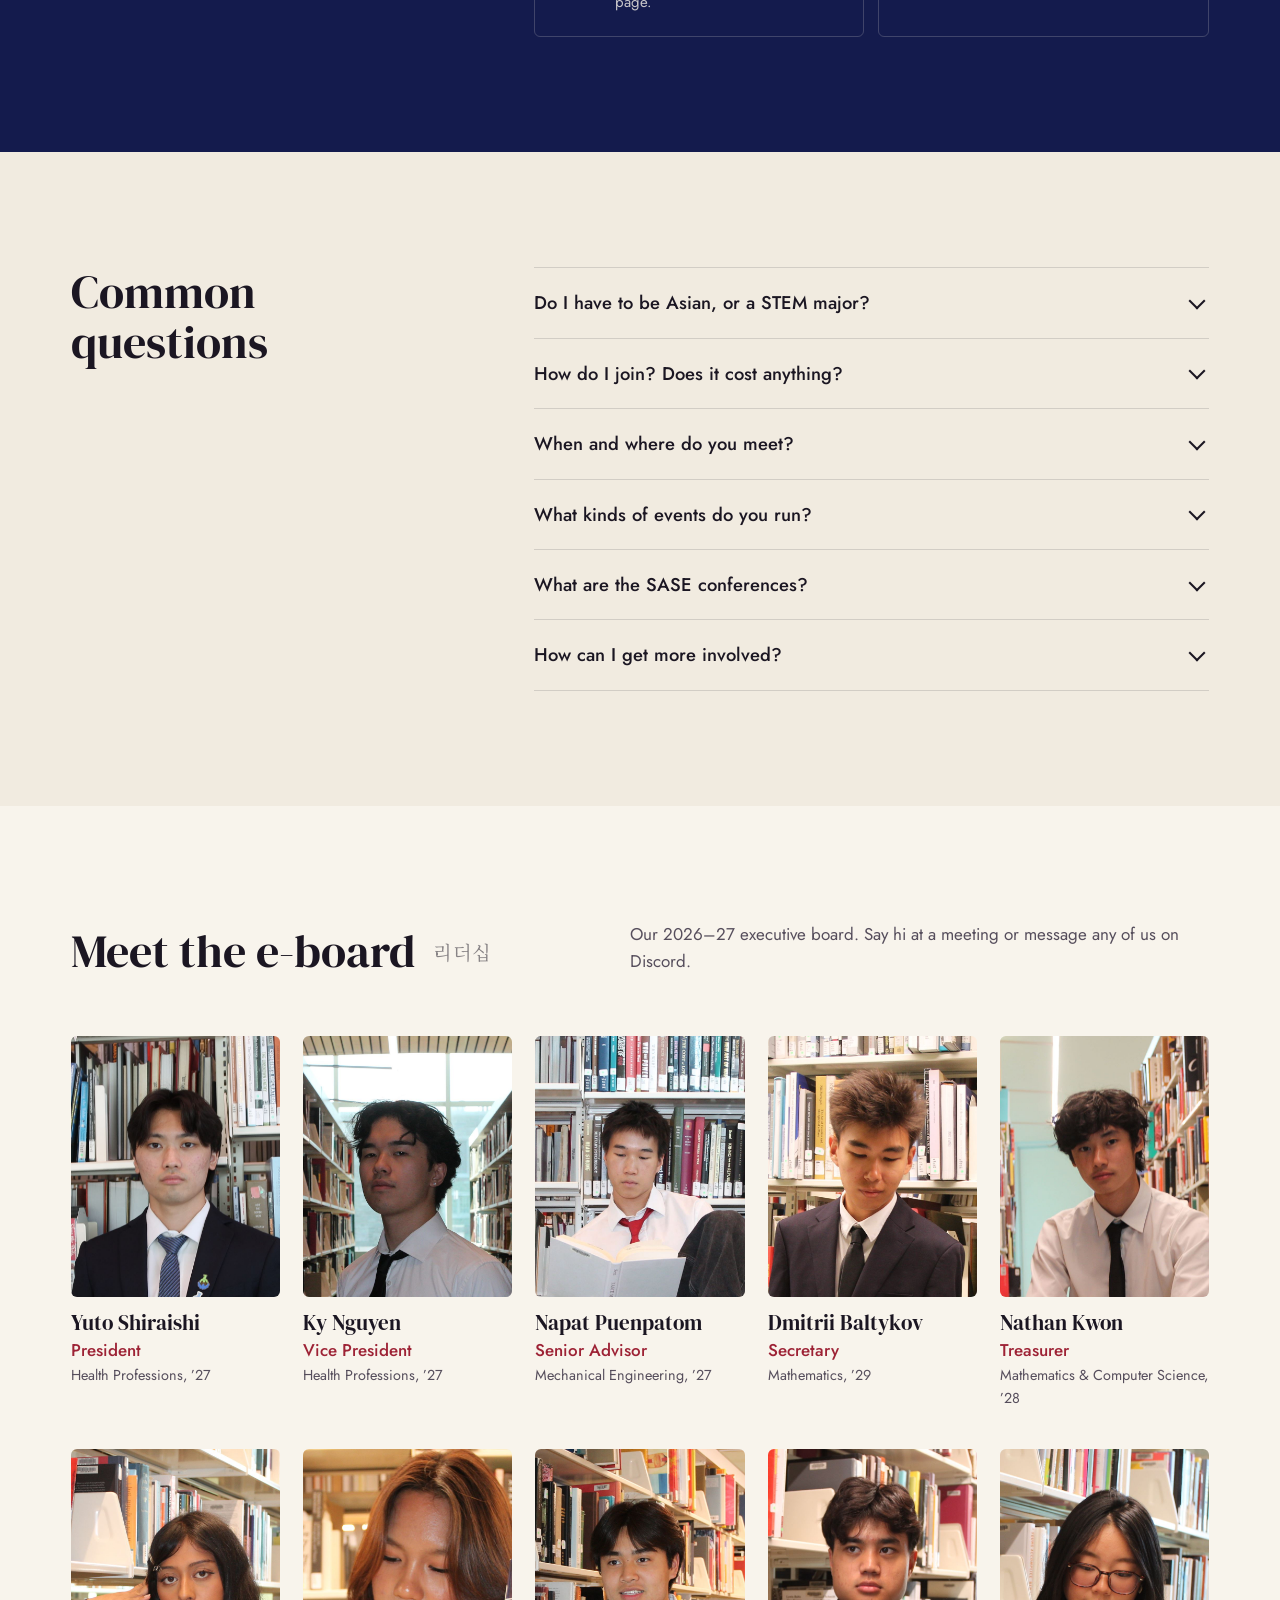
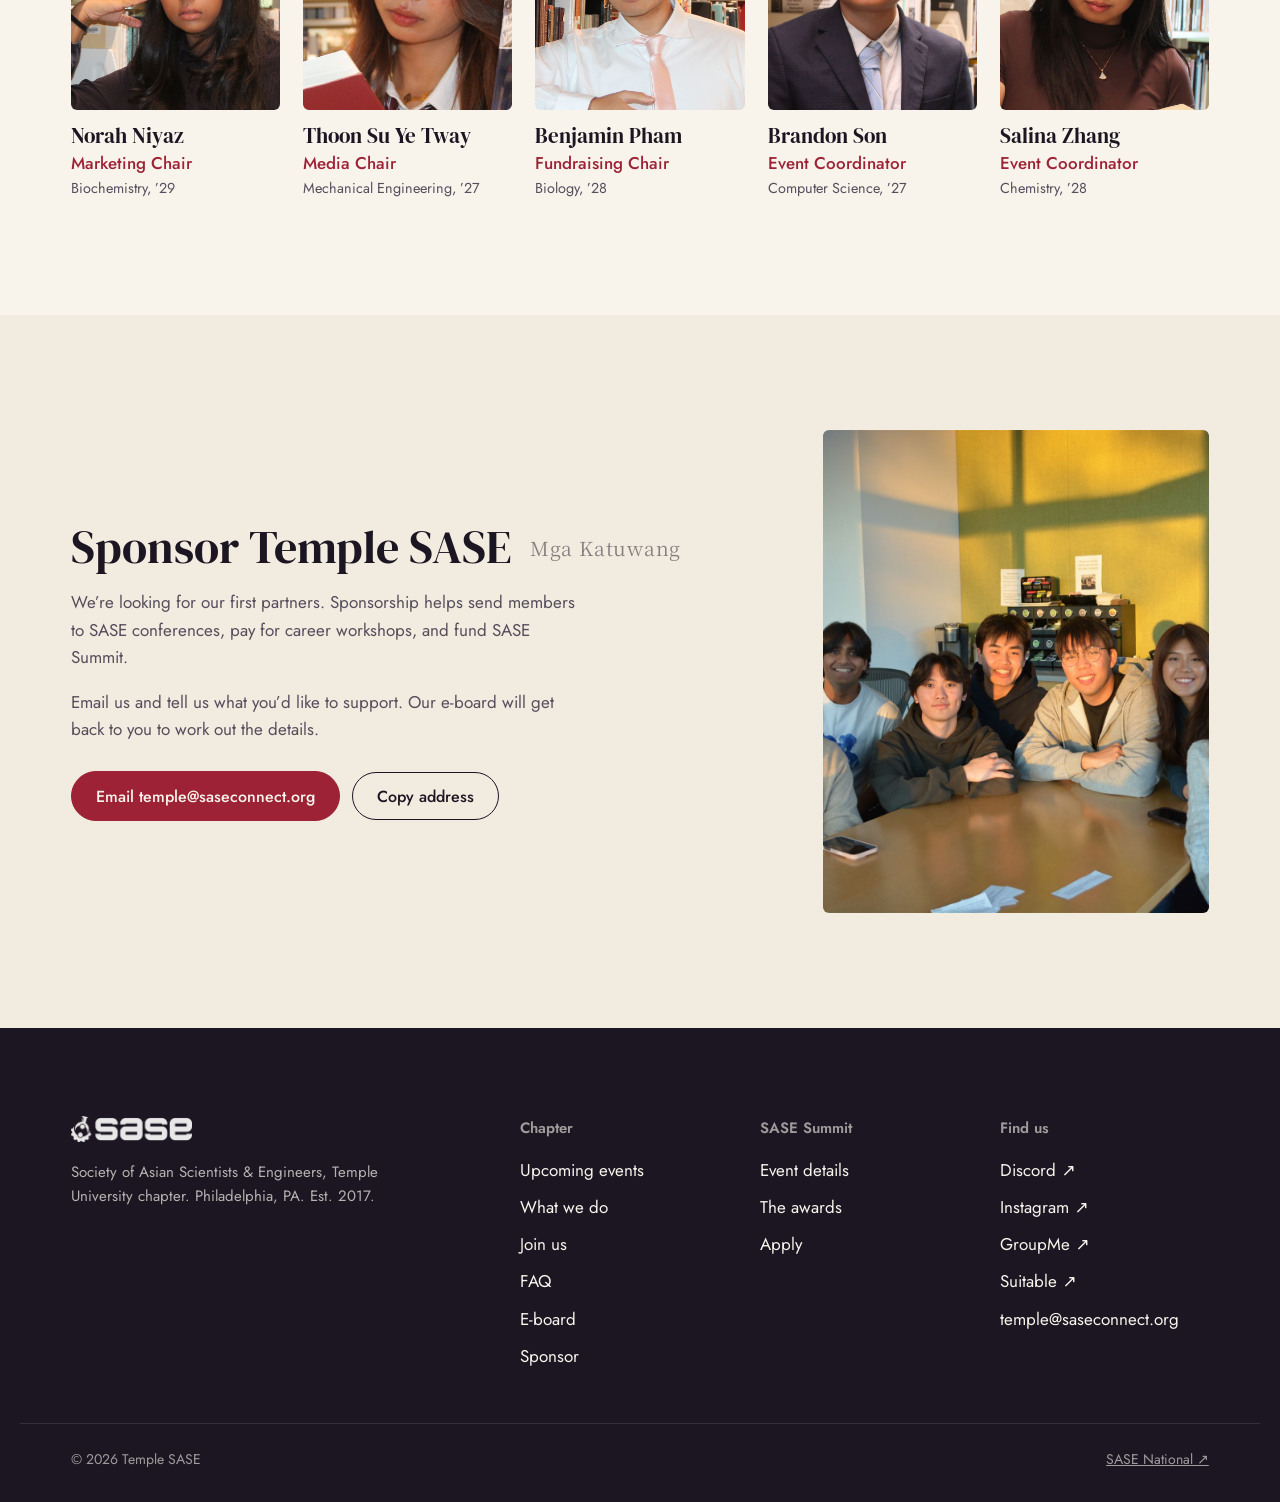
==== commit bb5d67bf: "Say "apply" and "applications" instead of "nominate" Students apply for themselves, so "nominate" co" ====
--- a/index.html
+++ b/index.html
@@ -122,13 +122,13 @@
             <div class="feature__body">
               <p class="feature__kicker"><span class="spark" aria-hidden="true"></span>Our biggest night of the year</p>
               <h3 class="feature__title">SASE Summit</h3>
-              <p class="feature__desc">An AAPI awards gala honoring Temple students and clubs who lift up Asian American and Pacific Islander communities. Dress up, bring friends, and nominate someone who deserves it.</p>
+              <p class="feature__desc">An AAPI awards gala honoring Temple students and clubs who lift up Asian American and Pacific Islander communities. Dress up, bring friends, and apply for an award you’ve earned.</p>
               <dl class="feature__facts">
                 <div><dt>When</dt><dd>Friday, April 16, 2027</dd></div>
                 <div><dt>Where</dt><dd>Temple Performing Arts Center</dd></div>
-                <div><dt>Nominations close</dt><dd>December 31, 2026 <span class="feature__countdown" data-countdown="2026-12-31"></span></dd></div>
+                <div><dt>Applications close</dt><dd>December 31, 2026 <span class="feature__countdown" data-countdown="2026-12-31"></span></dd></div>
               </dl>
-              <span class="btn btn--solid feature__cta">See the awards and nominate</span>
+              <span class="btn btn--solid feature__cta">See the awards and apply</span>
             </div>
           </a>
 
@@ -164,14 +164,14 @@
               <li class="event" data-date="2026-12-31">
                 <time datetime="2026-12-31"><span>Dec</span> 31</time>
                 <div>
-                  <h3>Summit nominations close</h3>
-                  <p>Last day to nominate a student or club. <a href="summit.html#nominate">Nominate</a></p>
+                  <h3>Summit applications close</h3>
+                  <p>Last day for students and clubs to apply. <a href="summit.html#apply">Apply</a></p>
                 </div>
               </li>
               <li class="event" data-date="2027-04-01">
                 <time datetime="2027-04-01"><span>Apr</span> 1</time>
                 <div>
-                  <h3>Summit final nominees announced</h3>
+                  <h3>Summit finalists announced</h3>
                   <p>Posted on <a href="https://www.instagram.com/sasetemple/" target="_blank" rel="noopener">@sasetemple</a>.</p>
                 </div>
               </li>
@@ -416,7 +416,7 @@
         <ul>
           <li><a href="summit.html">Event details</a></li>
           <li><a href="summit.html#awards">The awards</a></li>
-          <li><a href="summit.html#nominate">Nominate</a></li>
+          <li><a href="summit.html#apply">Apply</a></li>
         </ul>
       </div>
       <div>
--- a/assets/css/styles.css
+++ b/assets/css/styles.css
@@ -423,9 +423,11 @@
 .timeline li:not(:last-child)::after {
   content: ""; position: absolute; top: 11px; left: 32px; right: -18px; height: 1px; background: var(--rule);
 }
-.timeline time, .timeline__when { font-family: var(--font-display); font-size: 1.5rem; line-height: 1.2; }
-.timeline__when time { font-size: inherit; }
-.timeline .timeline__when { color: inherit; font-size: 1.5rem; }
+.timeline time { font-family: var(--font-display); font-size: 1.5rem; line-height: 1.2; }
+/* Summit timeline: the step name is the heading, the dates sit under it */
+.timeline li > strong:first-child { font-family: var(--font-display); font-weight: 500; font-size: 1.4rem; line-height: 1.2; }
+.timeline .timeline__when { font-family: var(--font-body); font-size: 0.9375rem; font-weight: 600; color: var(--cherry-bright); margin-bottom: 4px; }
+.timeline__when time { font: inherit; }
 .timeline strong { font-weight: 600; }
 .timeline span { color: var(--ink-soft); font-size: 0.9375rem; }
 @media (max-width: 700px) {
@@ -625,13 +627,13 @@
   .summit .award-group__title { flex-wrap: wrap; }
 }
 
-/* Nominate on red paper: cream cards */
+/* Apply section on red paper: cream cards */
 .summit .nom-card { background: var(--paper); color: var(--summit-red); box-shadow: 0 18px 40px -24px rgba(40, 0, 0, 0.6); }
 .summit .nom-card p { color: var(--ink-soft); opacity: 1; }
 .summit .nom-card__go { background: var(--summit-red); color: var(--summit-cream); }
 .summit .nom-card--navy .nom-card__go { background: var(--summit-red-deep); }
-.summit #nominate { position: relative; overflow: hidden; }
-.summit #nominate .nominate__help { max-width: 52ch; margin-top: 32px; }
+.summit #apply { position: relative; overflow: hidden; }
+.summit #apply .nominate__help { max-width: 52ch; margin-top: 32px; }
 .section-sketch--quill {
   position: absolute; right: max(var(--gutter), calc((100vw - var(--max)) / 2 + var(--gutter))); bottom: 18px;
   width: clamp(200px, 24vw, 300px); height: auto; opacity: 0.95; pointer-events: none;
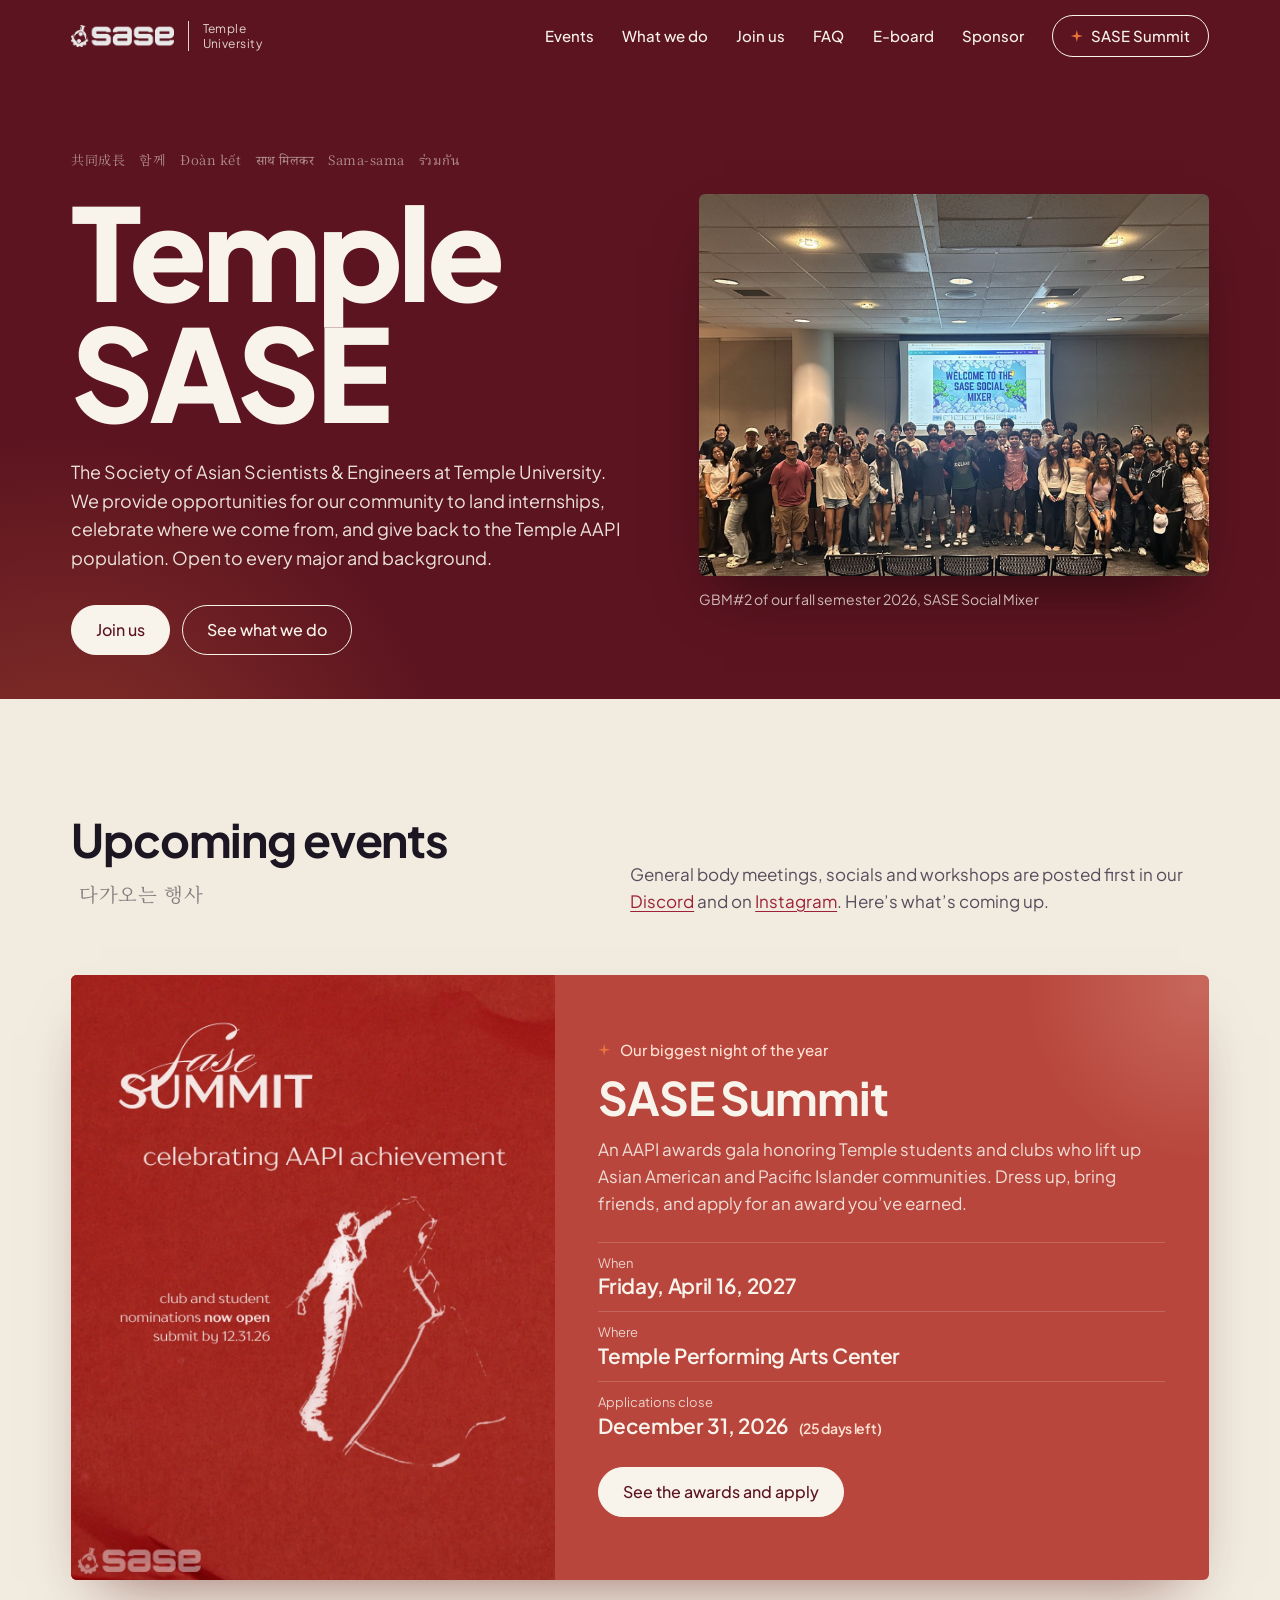
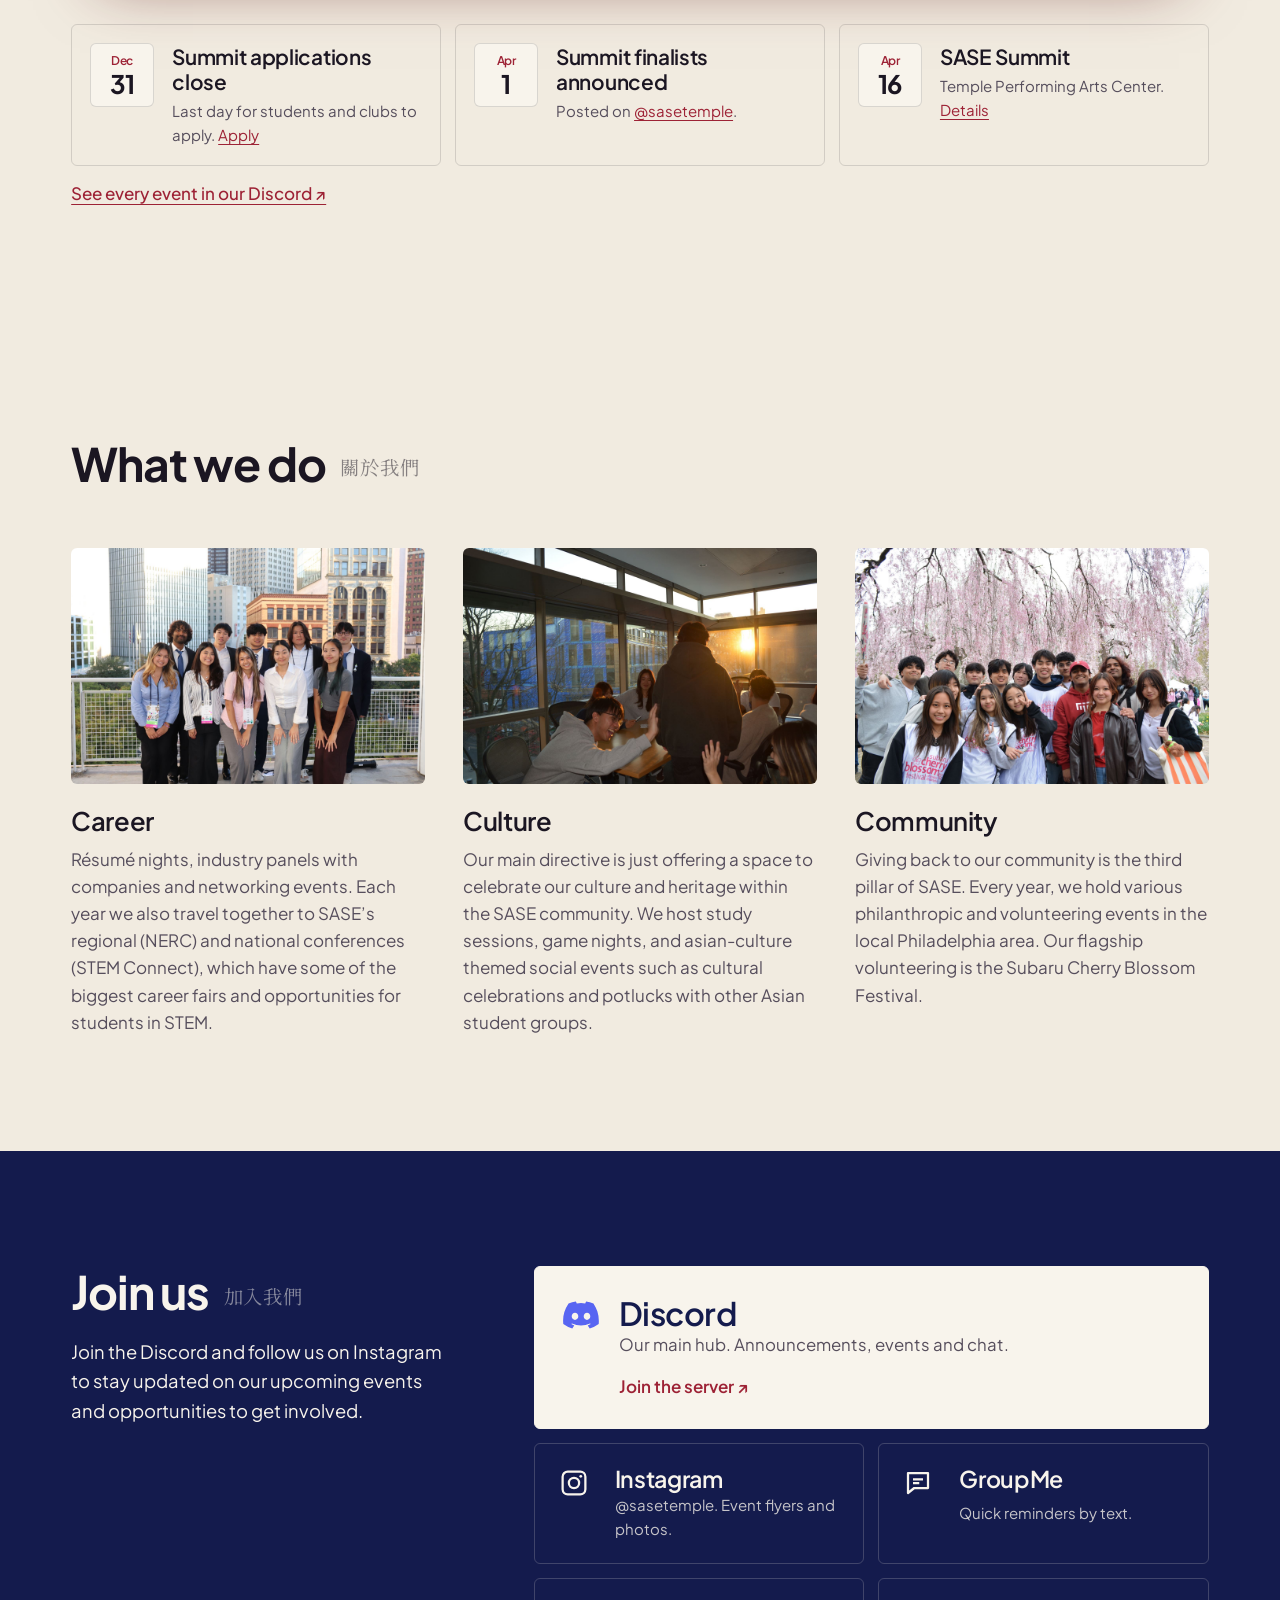
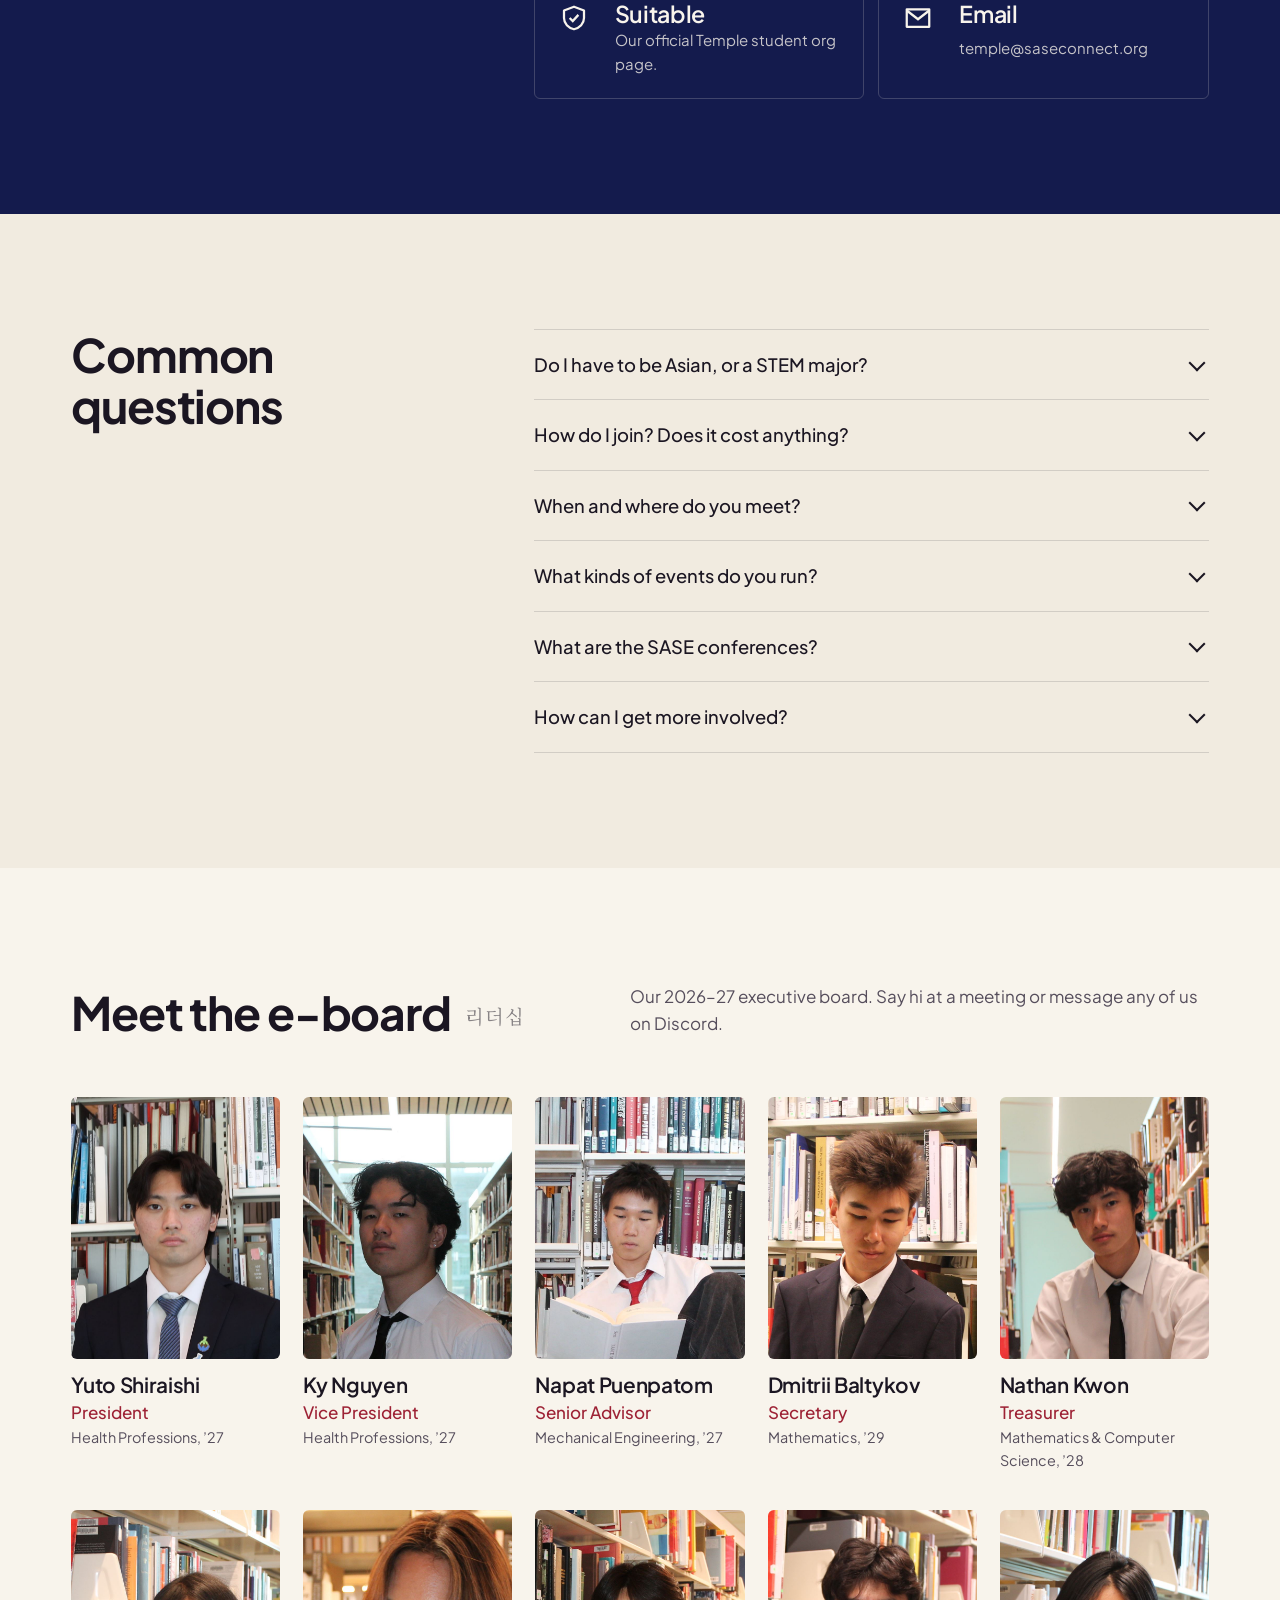
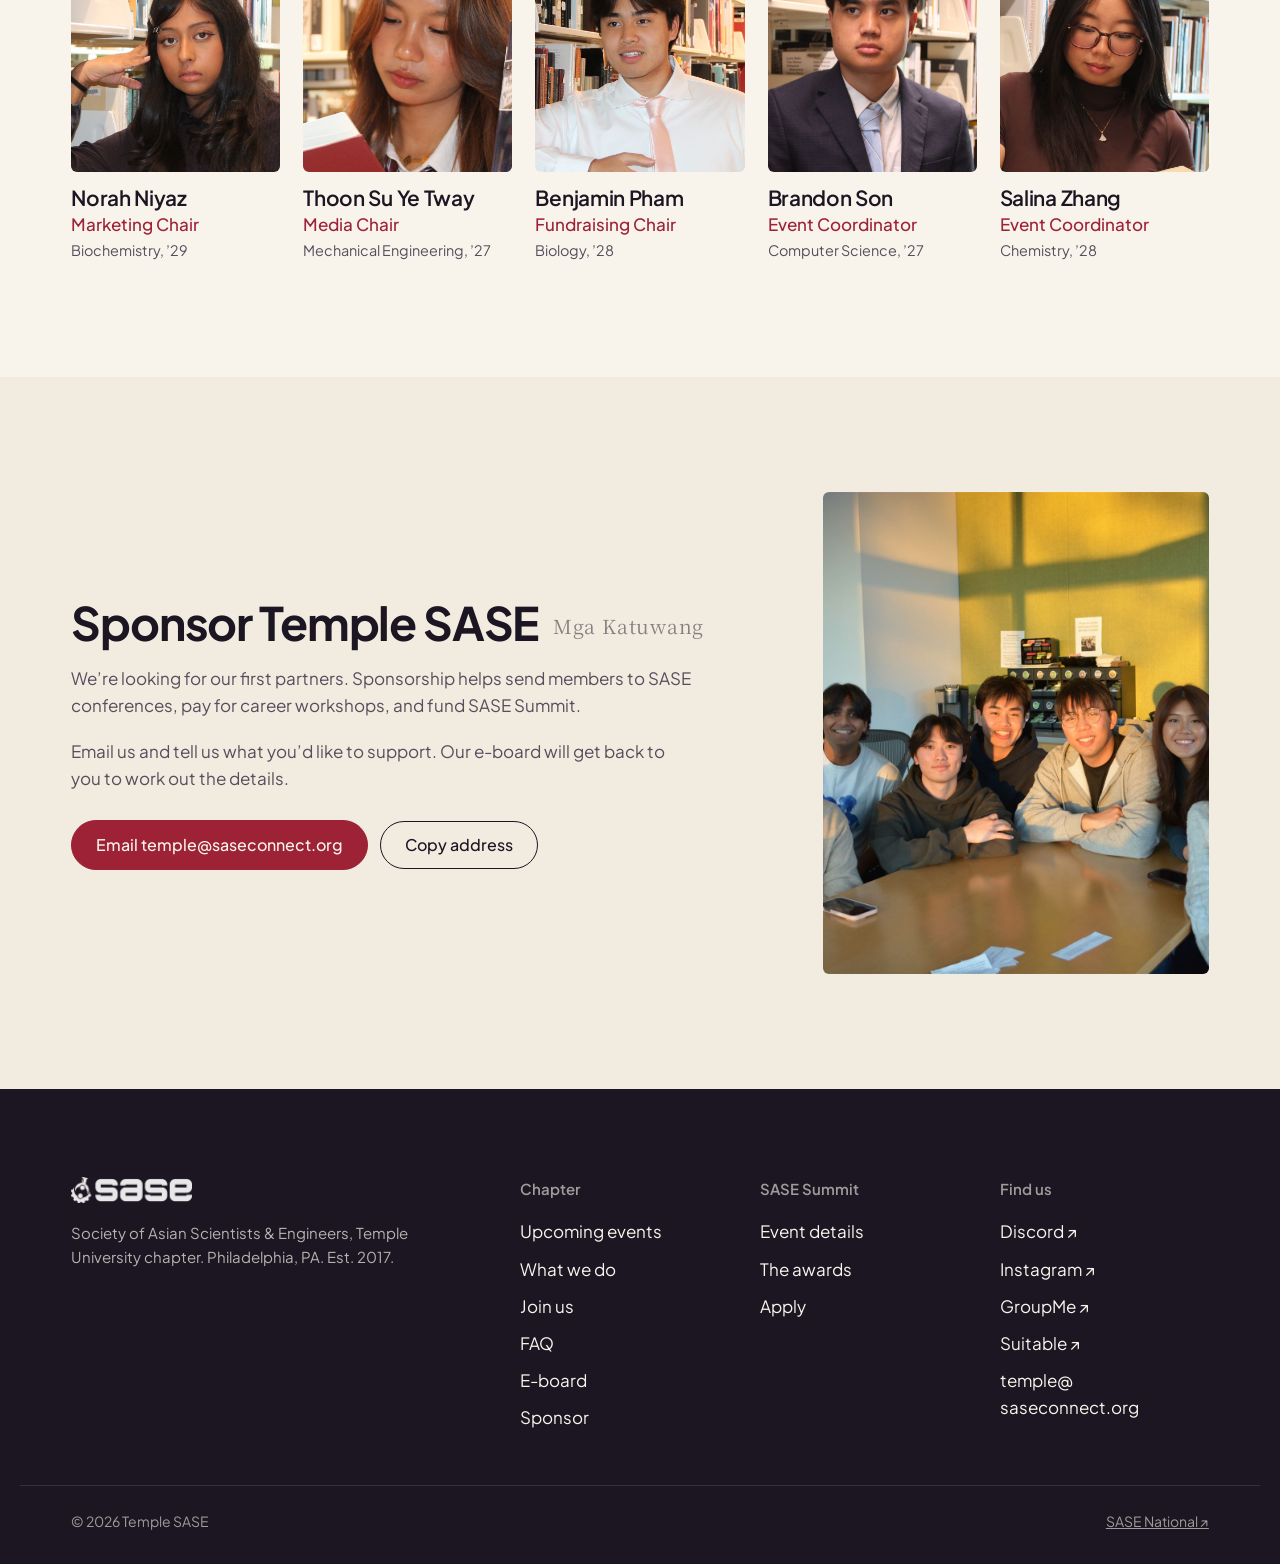
==== commit 187d3207: "Homepage: modern sans type and a red Summit card - Plus Jakarta Sans replaces DM Serif Display and J" ====
--- a/index.html
+++ b/index.html
@@ -48,7 +48,7 @@
 
   <link rel="preconnect" href="https://fonts.googleapis.com">
   <link rel="preconnect" href="https://fonts.gstatic.com" crossorigin>
-  <link href="https://fonts.googleapis.com/css2?family=DM+Serif+Display:ital@0;1&family=Jost:wght@400;500;600&family=Noto+Serif+TC&family=Noto+Serif+KR&family=Noto+Serif+JP&family=Noto+Serif+Devanagari&family=Noto+Serif+Thai&display=swap" rel="stylesheet">
+  <link href="https://fonts.googleapis.com/css2?family=Plus+Jakarta+Sans:ital,wght@0,400;0,500;0,600;0,700;0,800;1,400&family=Noto+Serif+TC&family=Noto+Serif+KR&family=Noto+Serif+JP&family=Noto+Serif+Devanagari&family=Noto+Serif+Thai&display=swap" rel="stylesheet">
   <link rel="stylesheet" href="assets/css/styles.css">
 </head>
 <body>
--- a/assets/css/styles.css
+++ b/assets/css/styles.css
@@ -21,8 +21,8 @@
   --ember: #e8743b;
   --ember-soft: #f2a66e;
 
-  --font-display: "DM Serif Display", Georgia, "Times New Roman", serif;
-  --font-body: "Jost", "Futura", "Century Gothic", system-ui, sans-serif;
+  --font-display: "Plus Jakarta Sans", "Segoe UI", system-ui, sans-serif;
+  --font-body: "Plus Jakarta Sans", "Segoe UI", system-ui, sans-serif;
   --font-cjk: "Noto Serif TC", "Noto Serif KR", "Noto Serif JP", "Noto Serif Devanagari", "Noto Serif Thai", serif;
 
   --gutter: clamp(20px, 4vw, 56px);
@@ -236,6 +236,25 @@
 .feature__countdown { font-family: var(--font-body); font-size: 0.875rem; color: var(--ember-soft); margin-left: 6px; white-space: nowrap; }
 .feature__cta { margin-top: 28px; align-self: flex-start; }
 .feature:hover .feature__cta { background: var(--ember-soft); border-color: var(--ember-soft); color: var(--ink); }
+
+/* Homepage summit card: red to match the Summit graphic, one shade lighter so the poster reads against it */
+body:not(.summit) .feature { background: #b8463d; box-shadow: 0 30px 60px -30px rgba(92, 20, 18, 0.6); }
+body:not(.summit) .feature__photo { background: #a8302a; }
+body:not(.summit) .feature__body::before { background: radial-gradient(circle, rgba(255, 220, 200, 0.22), rgba(255, 220, 200, 0) 65%); }
+body:not(.summit) .feature__kicker,
+body:not(.summit) .feature__countdown { color: #ffe3d4; }
+body:not(.summit) .feature__facts dt { opacity: 0.8; }
+
+/* ---------- Homepage type: modern sans (Plus Jakarta Sans). The summit page sets its own. ---------- */
+body:not(.summit) .display { font-weight: 800; letter-spacing: -0.035em; line-height: 0.95; }
+body:not(.summit) .h2 { font-weight: 700; letter-spacing: -0.025em; line-height: 1.1; }
+body:not(.summit) .feature__title { font-weight: 700; letter-spacing: -0.025em; }
+body:not(.summit) .feature__facts dd,
+body:not(.summit) .event h3,
+body:not(.summit) .pillar h3,
+body:not(.summit) .social__name,
+body:not(.summit) .member__name { font-weight: 600; letter-spacing: -0.015em; }
+body:not(.summit) .event time { font-weight: 700; letter-spacing: -0.02em; }
 
 /* Dated list of everything else */
 .events__list { list-style: none; margin: 0; padding: 0; display: grid; grid-template-columns: repeat(auto-fill, minmax(290px, 1fr)); gap: 14px; }
@@ -543,6 +562,7 @@
   --ember-soft: var(--gold-soft);
 
   --font-display: "Lexend", "Jost", system-ui, sans-serif;
+  --font-body: "Jost", "Futura", "Century Gothic", system-ui, sans-serif;
   --font-script: "Pinyon Script", "Snell Roundhand", cursive;
 }
 .summit .h2 { font-weight: 400; letter-spacing: -0.01em; }
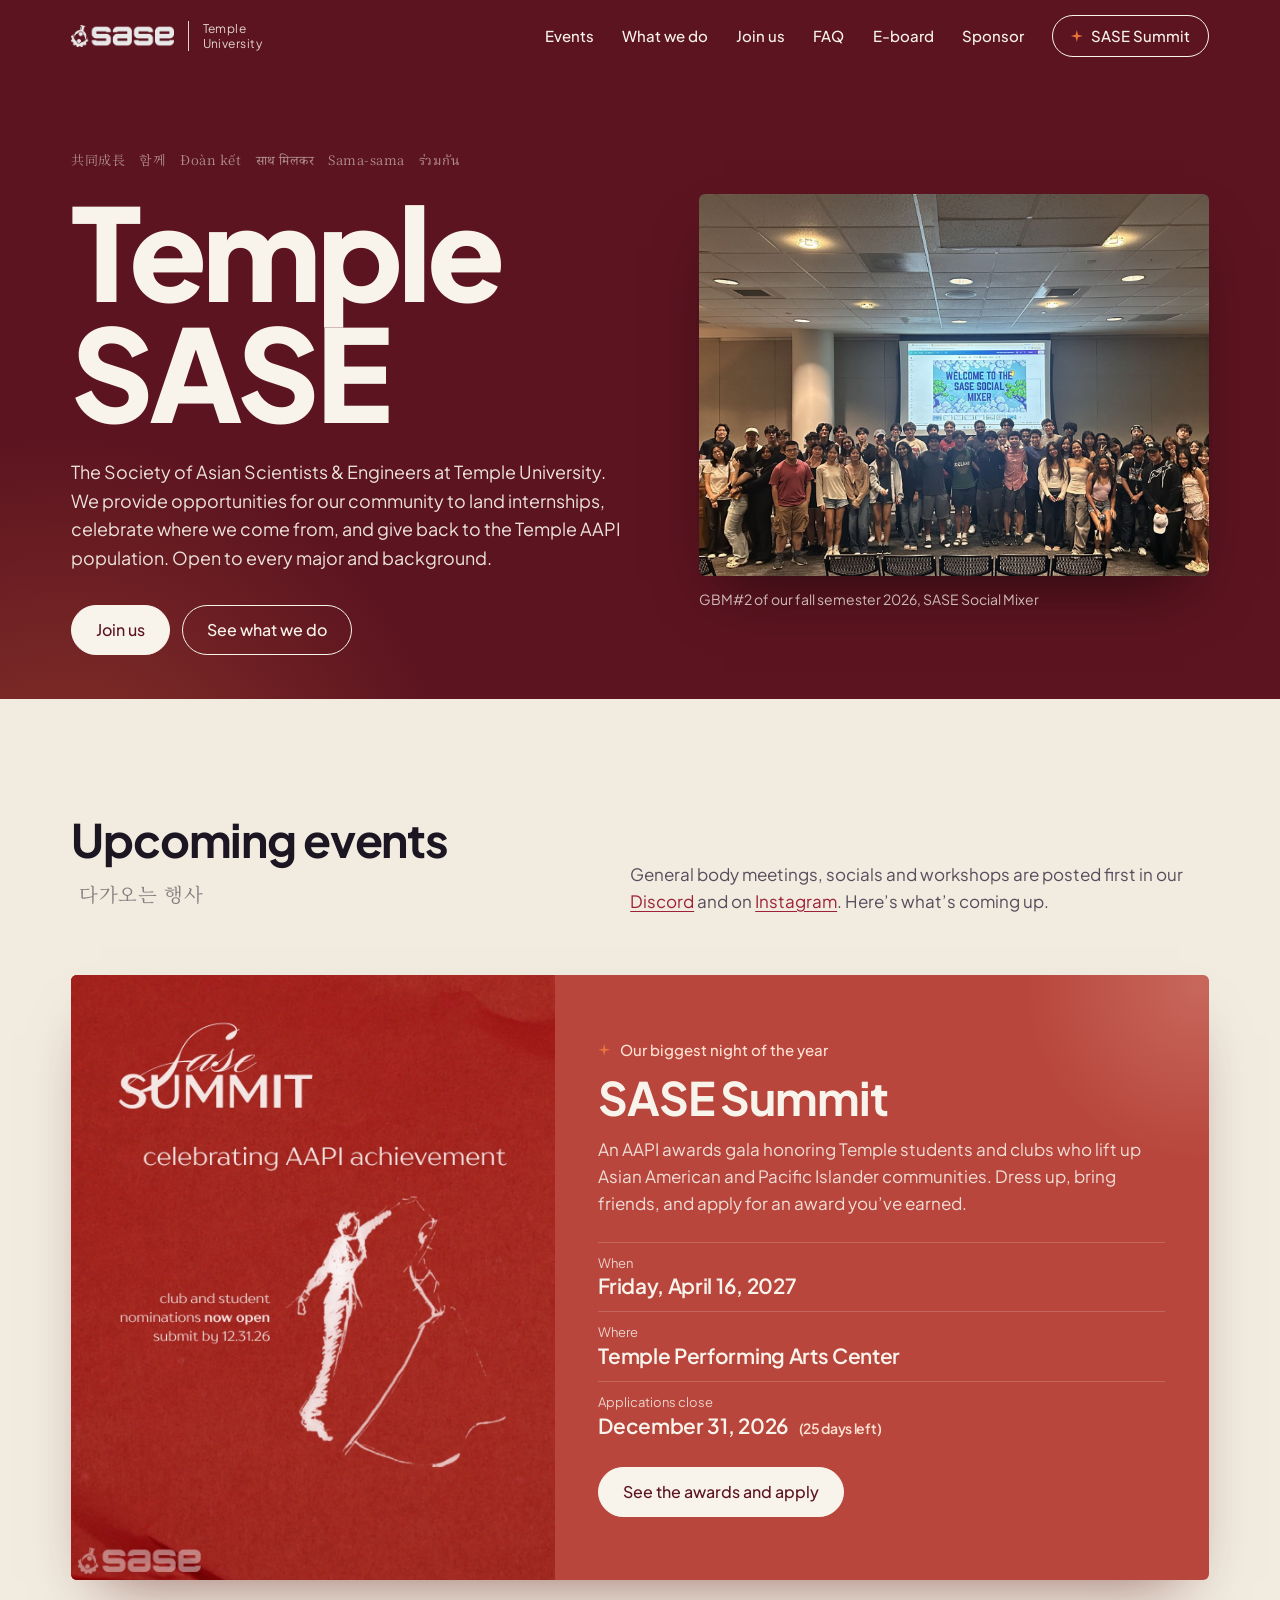
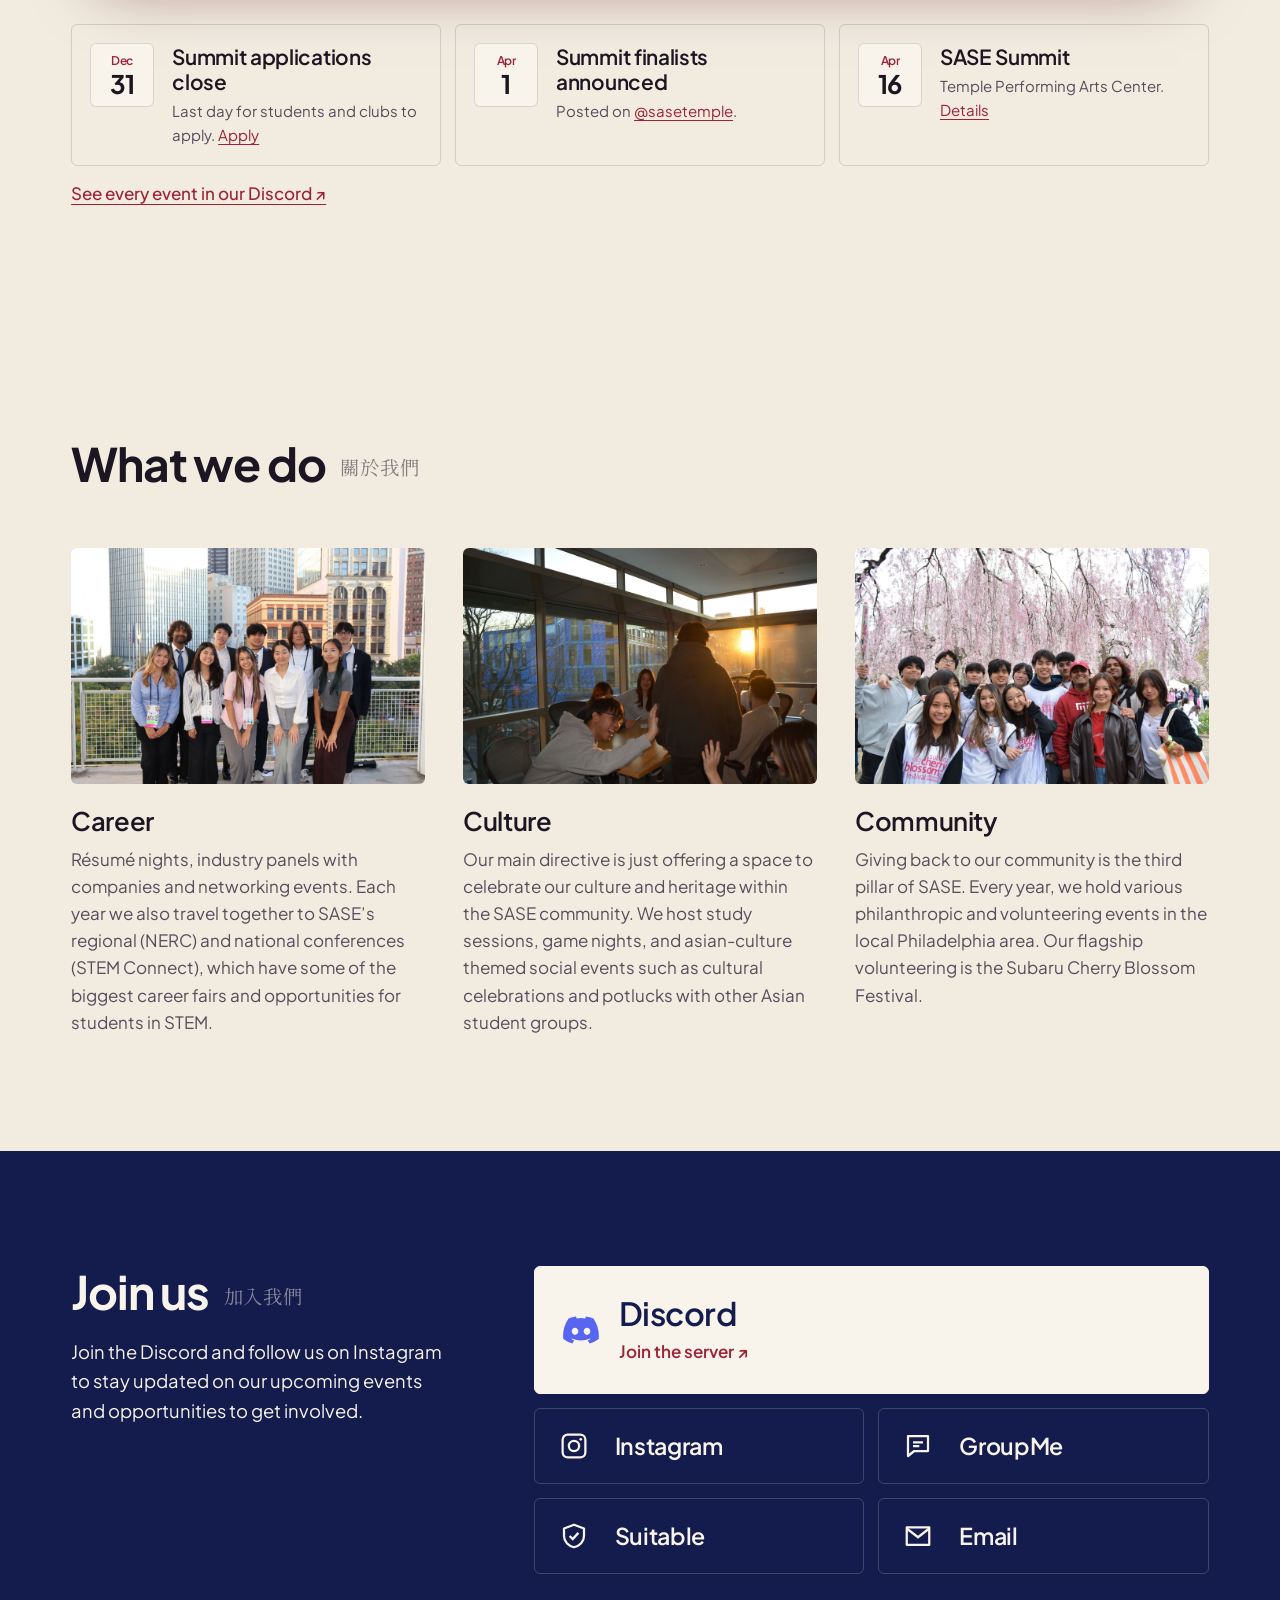
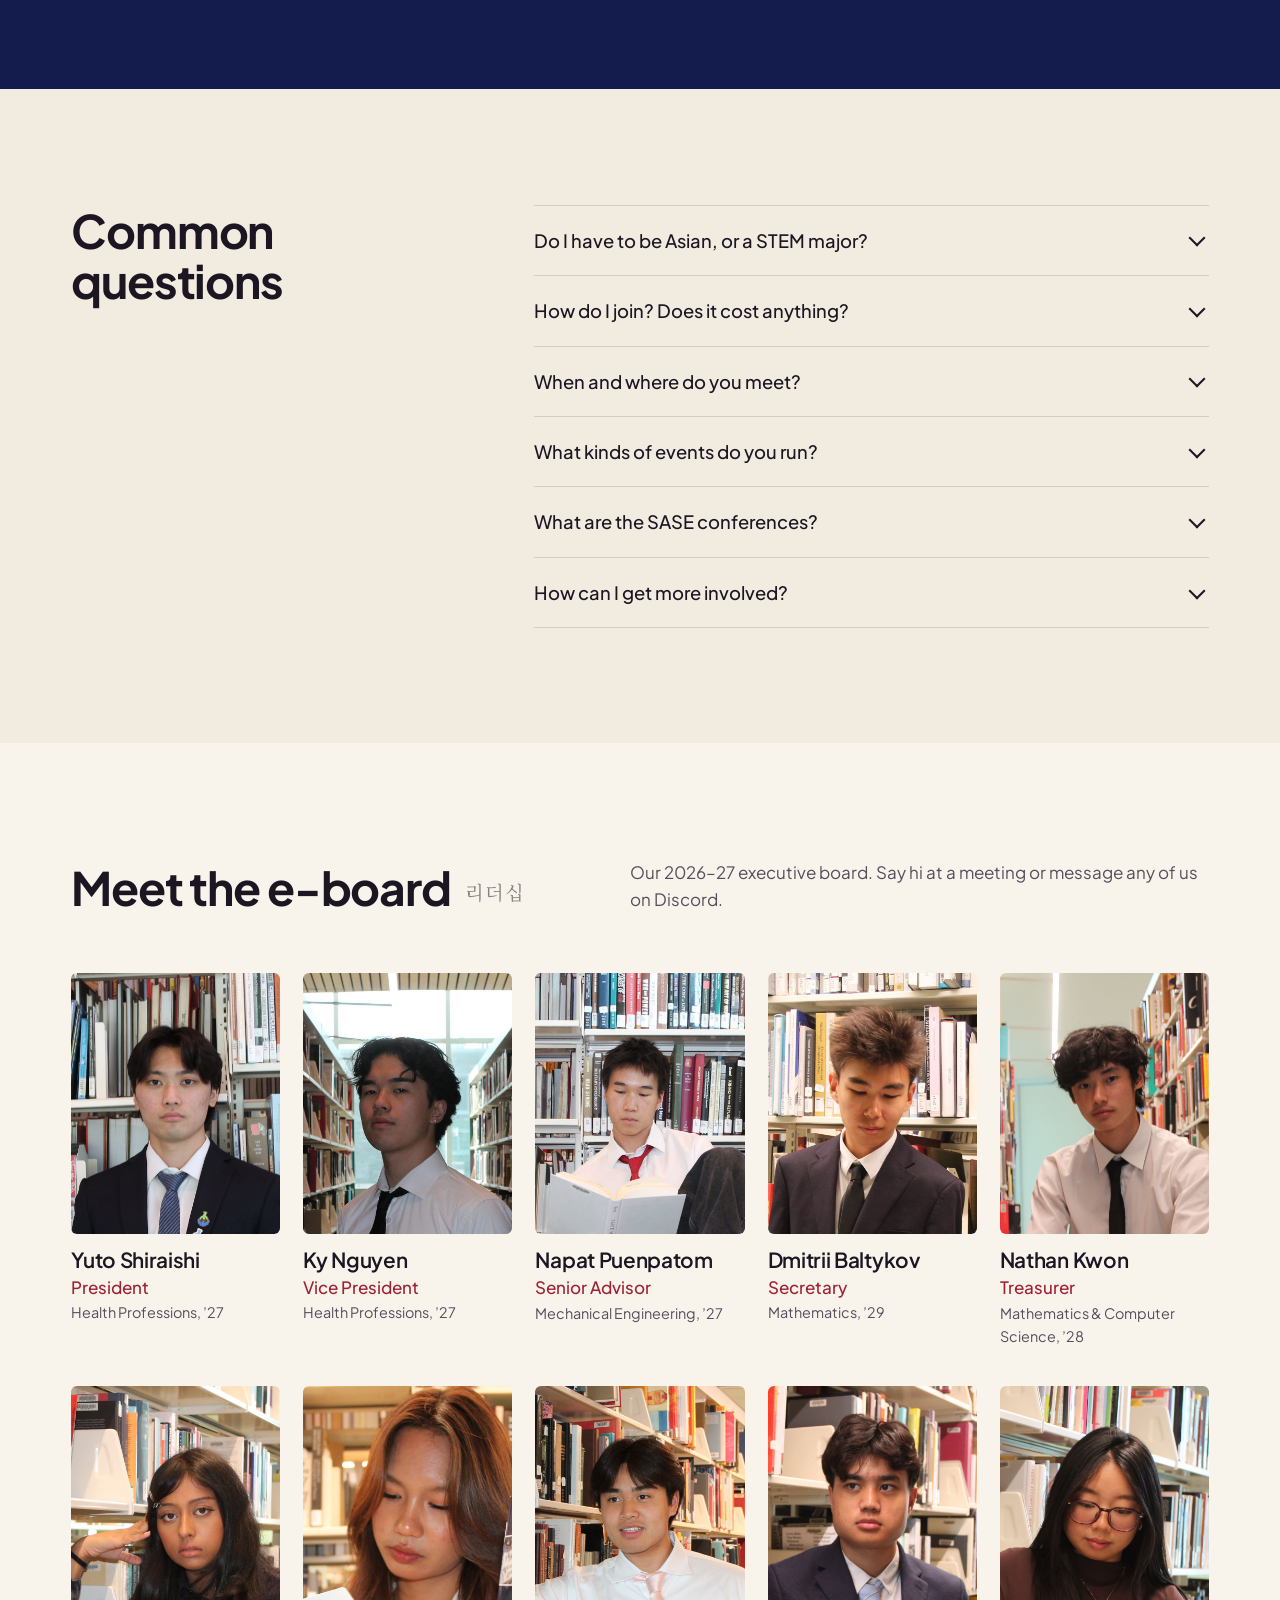
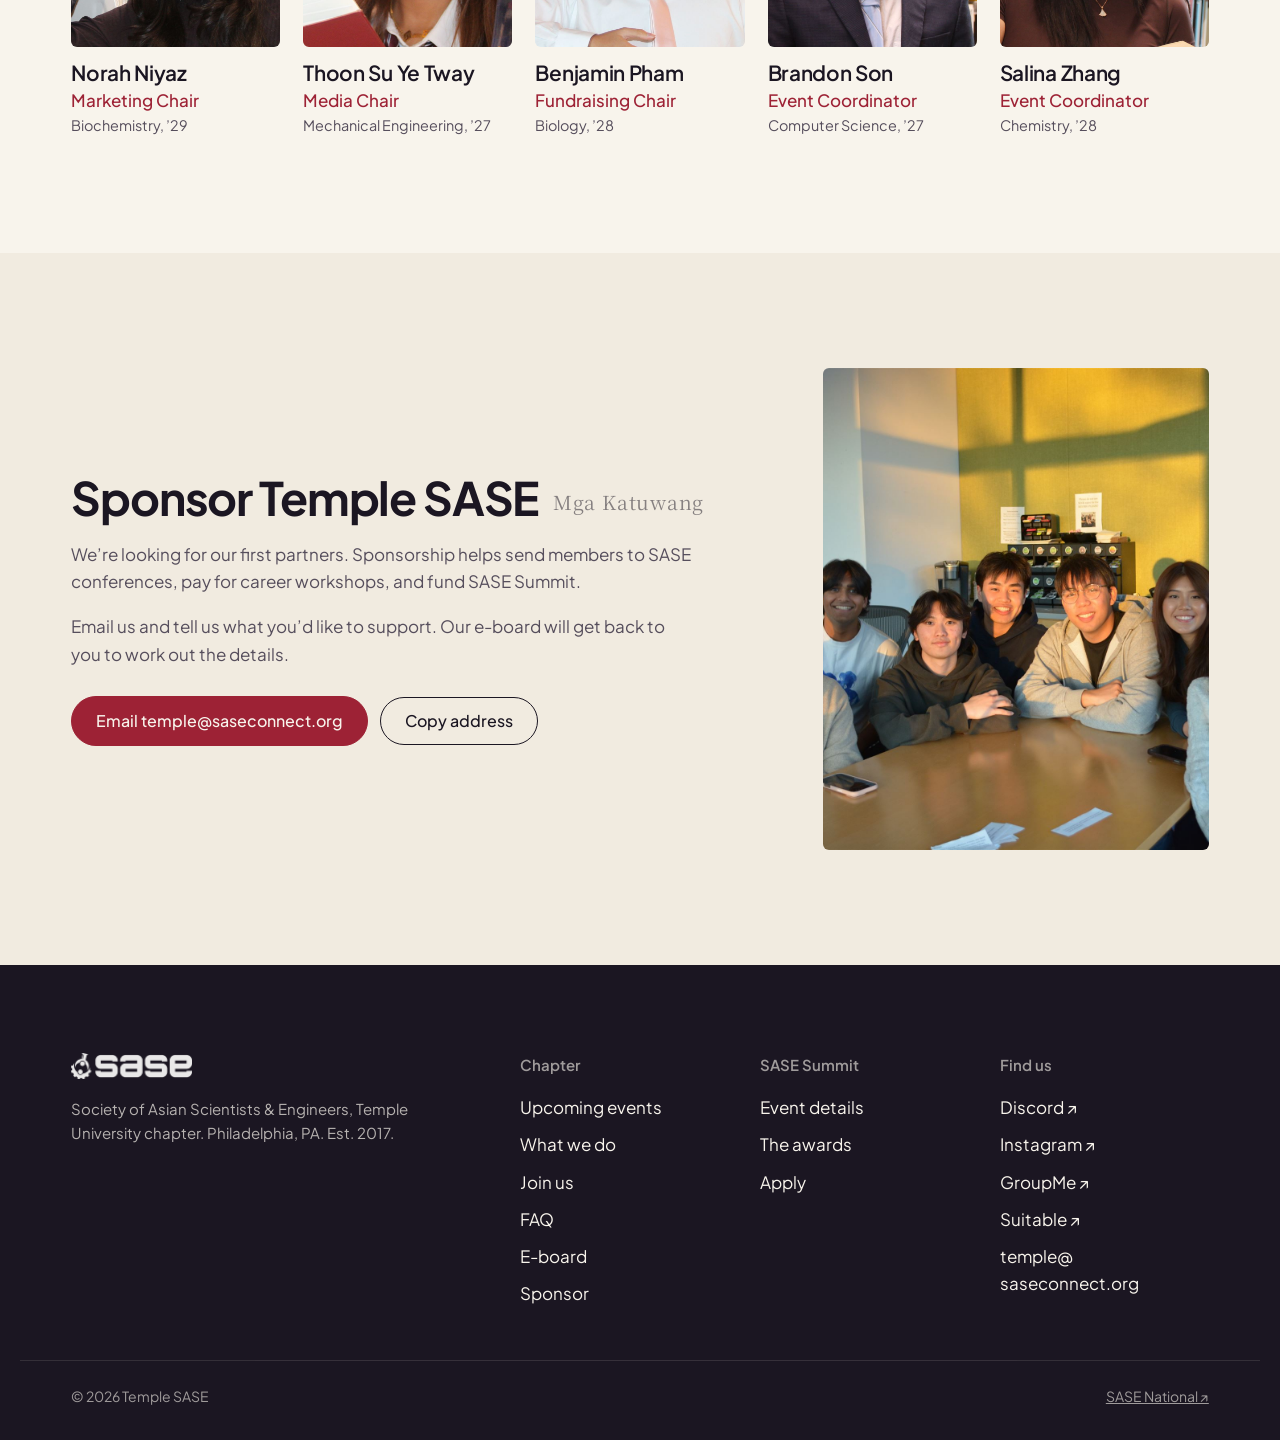
==== commit ffcaba3a: "Homepage: Join us cards show just the icon and name Remove the one-line descriptions under Discord, " ====
--- a/index.html
+++ b/index.html
@@ -231,7 +231,6 @@
             <a class="social social--primary" href="https://discord.gg/sXgfzkeyc9" target="_blank" rel="noopener">
               <svg class="social__icon" viewBox="0 0 24 24" aria-hidden="true"><path fill="currentColor" d="M20.3 4.4A19.6 19.6 0 0 0 15.4 3l-.6 1.3a18.2 18.2 0 0 0-5.6 0L8.6 3a19.5 19.5 0 0 0-4.9 1.4C.6 9 -.3 13.5.2 18a19.8 19.8 0 0 0 6 3l1.3-2a12.8 12.8 0 0 1-2-1l.5-.4a14 14 0 0 0 12 0l.5.4c-.6.4-1.3.7-2 1l1.3 2a19.7 19.7 0 0 0 6-3c.5-5.2-.9-9.7-3.5-13.6ZM8 15.3c-1.2 0-2.2-1.1-2.2-2.4s1-2.4 2.2-2.4 2.2 1.1 2.2 2.4-1 2.4-2.2 2.4Zm8 0c-1.2 0-2.2-1.1-2.2-2.4s1-2.4 2.2-2.4 2.2 1.1 2.2 2.4-1 2.4-2.2 2.4Z"/></svg>
               <span class="social__name">Discord</span>
-              <span class="social__desc">Our main hub. Announcements, events and chat.</span>
               <span class="social__go">Join the server ↗</span>
             </a>
           </li>
@@ -239,28 +238,24 @@
             <a class="social" href="https://www.instagram.com/sasetemple/" target="_blank" rel="noopener">
               <svg class="social__icon" viewBox="0 0 24 24" aria-hidden="true"><path fill="none" stroke="currentColor" stroke-width="1.8" d="M7 2.9h10A4.1 4.1 0 0 1 21.1 7v10a4.1 4.1 0 0 1-4.1 4.1H7A4.1 4.1 0 0 1 2.9 17V7A4.1 4.1 0 0 1 7 2.9Z"/><circle cx="12" cy="12" r="4.1" fill="none" stroke="currentColor" stroke-width="1.8"/><circle cx="17.4" cy="6.6" r="1.1" fill="currentColor"/></svg>
               <span class="social__name">Instagram</span>
-              <span class="social__desc">@sasetemple. Event flyers and photos.</span>
             </a>
           </li>
           <li>
             <a class="social" href="https://groupme.com/join_group/100924297/vODMyRft" target="_blank" rel="noopener">
               <svg class="social__icon" viewBox="0 0 24 24" aria-hidden="true"><path fill="none" stroke="currentColor" stroke-width="1.8" stroke-linejoin="round" d="M4 4h16v12H9l-5 4V4Z"/><path stroke="currentColor" stroke-width="1.8" d="M8 9h8M8 12h5"/></svg>
               <span class="social__name">GroupMe</span>
-              <span class="social__desc">Quick reminders by text.</span>
             </a>
           </li>
           <li>
             <a class="social" href="https://app.suitable.co/student-organizations/rLonS6oS8V3z?tab=profile" target="_blank" rel="noopener">
               <svg class="social__icon" viewBox="0 0 24 24" aria-hidden="true"><path fill="none" stroke="currentColor" stroke-width="1.8" stroke-linejoin="round" d="M12 3 4 6v6c0 4.5 3.4 8 8 9 4.6-1 8-4.5 8-9V6l-8-3Z"/><path fill="none" stroke="currentColor" stroke-width="1.8" d="m8.5 12 2.5 2.5 4.5-5"/></svg>
               <span class="social__name">Suitable</span>
-              <span class="social__desc">Our official Temple student org page.</span>
             </a>
           </li>
           <li>
             <a class="social" href="mailto:temple@saseconnect.org">
               <svg class="social__icon" viewBox="0 0 24 24" aria-hidden="true"><path fill="none" stroke="currentColor" stroke-width="1.8" stroke-linejoin="round" d="M3 5h18v14H3V5Z"/><path fill="none" stroke="currentColor" stroke-width="1.8" d="m3 6 9 7 9-7"/></svg>
               <span class="social__name">Email</span>
-              <span class="social__desc">temple@saseconnect.org</span>
             </a>
           </li>
         </ul>
--- a/assets/css/styles.css
+++ b/assets/css/styles.css
@@ -314,21 +314,19 @@
 .socials .social { color: var(--paper); }
 .socials .social--primary { color: var(--navy); }
 .social {
-  display: grid; grid-template-columns: 40px 1fr; column-gap: 16px; align-items: start;
+  display: grid; grid-template-columns: 40px 1fr; column-gap: 16px; align-items: center;
   height: 100%; padding: 22px 24px; text-decoration: none;
   border: 1px solid var(--rule-light); border-radius: var(--radius);
   transition: background-color 0.25s var(--ease), border-color 0.25s var(--ease);
 }
 .social:hover { background: rgba(241, 235, 224, 0.07); border-color: rgba(241, 235, 224, 0.5); }
-.social__icon { width: 30px; height: 30px; grid-row: span 3; margin-top: 2px; }
+.social__icon { width: 30px; height: 30px; }
 .social__name { font-family: var(--font-display); font-size: 1.45rem; line-height: 1.15; }
-.social__desc { font-size: 0.9375rem; opacity: 0.78; overflow-wrap: anywhere; }
 .social--primary { background: var(--paper); color: var(--navy); border-color: var(--paper); padding: 28px; }
 .social--primary:hover { background: #fff; border-color: #fff; }
-.social--primary .social__icon { width: 36px; height: 36px; color: #5865f2; }
+.social--primary .social__icon { width: 36px; height: 36px; color: #5865f2; grid-row: span 2; }
 .social--primary .social__name { font-size: 2rem; }
-.social--primary .social__desc { opacity: 1; color: var(--ink-soft); font-size: 1.05rem; }
-.social__go { margin-top: 14px; font-weight: 600; color: var(--cherry-bright); }
+.social__go { margin-top: 6px; font-weight: 600; color: var(--cherry-bright); }
 
 @media (max-width: 860px) { .join { grid-template-columns: 1fr; } }
 @media (max-width: 520px) { .socials { grid-template-columns: 1fr; } }
